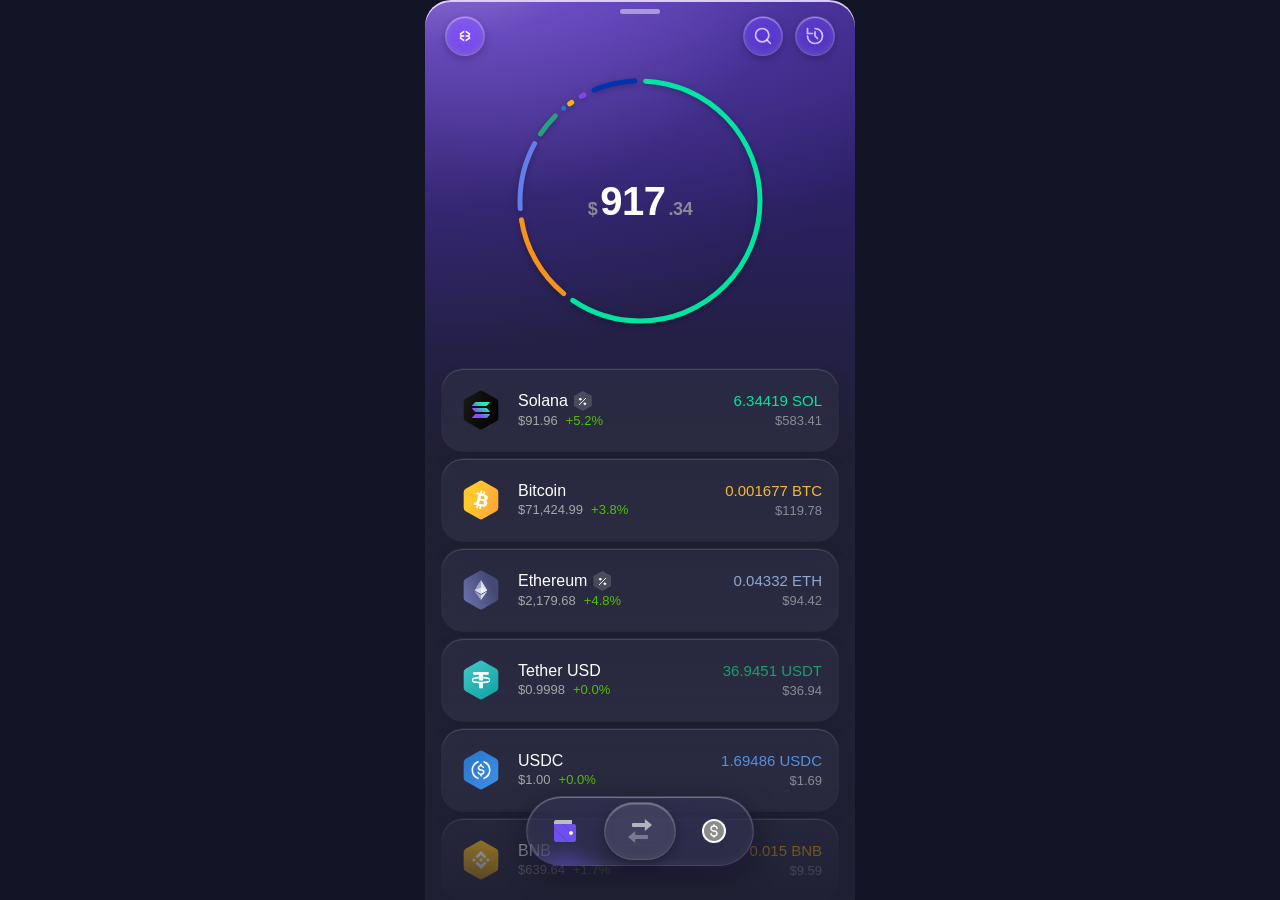
==== index.html @ b21611d0 "Initial commit" ====
<!DOCTYPE html>
<html lang="en">
<head>
  <meta charset="UTF-8">
  <meta name="viewport" content="width=device-width, initial-scale=1.0, user-scalable=no, viewport-fit=cover">
  <title>X Proj Wallet</title>
  <link rel="manifest" href="manifest.json">
  <meta name="apple-mobile-web-app-title" content="X Proj">
  <meta name="mobile-web-app-capable" content="yes">
  <meta name="apple-mobile-web-app-status-bar-style" content="default">
  <meta name="theme-color" content="#131425">
  <link rel="preconnect" href="https://fonts.googleapis.com">
  <link href="https://fonts.googleapis.com/css2?family=Inter:wght@400;500;600;700&display=swap" rel="stylesheet">
  <link rel="stylesheet" href="css/xproj.css">
</head>
<body>
<div class="app" id="app">

  <!-- ===== HIDDEN MENU ===== -->
  <div class="menu">
    <div class="menu-logo">
      <svg width="24" height="24" fill="none" viewBox="0 0 24 24" data-testid="exodusmovement.exodus:id/home-screen" style="margin-bottom: 0px; opacity: 1; transition: 0.2s;"><path fill="url(#a30-a)" d="M23.856 6.701L13.636 0v3.747l6.556 4.26-.771 2.44h-5.785v3.105h5.785l.771 2.44-6.556 4.261V24l10.22-6.68-1.671-5.31 1.671-5.309z"></path><path fill="url(#a30-b)" d="M4.744 13.552h5.763v-3.104H4.722l-.75-2.44 6.535-4.261V0L.287 6.701l1.671 5.31-1.67 5.31L10.527 24v-3.747l-6.556-4.26.772-2.44z"></path><mask id="a30-c" width="24" height="24" x="0" y="0" maskUnits="userSpaceOnUse" style="mask-type: alpha;"><path fill="url(#a30-d)" d="M23.856 6.701L13.636 0v3.747l6.556 4.26-.771 2.44h-5.785v3.105h5.785l.771 2.44-6.556 4.261V24l10.22-6.68-1.671-5.31 1.671-5.309z"></path><path fill="url(#a30-e)" d="M4.744 13.552h5.763v-3.104H4.722l-.75-2.44 6.535-4.261V0L.287 6.701l1.671 5.31-1.67 5.31L10.527 24v-3.747l-6.556-4.26.772-2.44z"></path></mask><g mask="url(#a30-c)"><path fill="url(#a30-f)" d="M0.3 0H23.7V24H0.3z"></path></g><defs><linearGradient id="a30-a" x1="20.55" x2="13.704" y1="25.65" y2="-2.636" gradientUnits="userSpaceOnUse"><stop stop-color="#0B46F9"></stop><stop offset="1" stop-color="#BBFBE0"></stop></linearGradient><linearGradient id="a30-b" x1="20.55" x2="13.704" y1="25.65" y2="-2.636" gradientUnits="userSpaceOnUse"><stop stop-color="#0B46F9"></stop><stop offset="1" stop-color="#BBFBE0"></stop></linearGradient><linearGradient id="a30-d" x1="20.55" x2="13.704" y1="25.65" y2="-2.636" gradientUnits="userSpaceOnUse"><stop stop-color="#0B46F9"></stop><stop offset="1" stop-color="#BBFBE0"></stop></linearGradient><linearGradient id="a30-e" x1="20.55" x2="13.704" y1="25.65" y2="-2.636" gradientUnits="userSpaceOnUse"><stop stop-color="#0B46F9"></stop><stop offset="1" stop-color="#BBFBE0"></stop></linearGradient><linearGradient id="a30-f" x1="1.8" x2="13.65" y1="5.4" y2="14.25" gradientUnits="userSpaceOnUse"><stop offset="0.12" stop-color="#8952FF" stop-opacity="0.87"></stop><stop offset="1" stop-color="#DABDFF" stop-opacity="0"></stop></linearGradient></defs></svg>
    </div>
    <div class="menu-name">
      Exodus
      <svg width="18" height="18" viewBox="0 0 24 24" fill="none" stroke="currentColor" stroke-width="2" stroke-linecap="round"><path d="M17 3a2.83 2.83 0 114 4L7.5 20.5 2 22l1.5-5.5L17 3z"/></svg>
    </div>

    <div class="menu-grid">
      <div class="menu-tile">
        <div class="menu-tile-icon">
          <svg width="38" height="38" fill="none" viewBox="0 0 34 38" size="38" color="#FFF" opacity="1" data-testid="exodusmovement.exodus:id/ManageAssets-icon"><path opacity="0.25" fill-rule="evenodd" clip-rule="evenodd" d="M1.96 29.935A3.921 3.921 0 0 1 0 26.539V11.46c0-1.401.748-2.696 1.96-3.396L6.82 5.26 6.818 30.1c0 1.575.81 3.035 2.136 3.87l.15.09-7.144-4.125Z" fill="url(#a-a45)"></path><path opacity="0.25" fill-rule="evenodd" clip-rule="evenodd" d="M15.02.525c1.212-.7 2.707-.7 3.92 0l13.058 7.54a3.921 3.921 0 0 1 1.96 3.396v5.61L12.447 4.65a4.571 4.571 0 0 0-4.418-.084l-.153.084L15.019.525Z" fill="url(#b-a45)"></path><path opacity="0.25" fill-rule="evenodd" clip-rule="evenodd" d="M33.959 26.54c0 1.401-.748 2.696-1.96 3.396L18.94 37.475c-1.213.7-2.708.7-3.921 0L10.16 34.67l21.513-12.42a4.572 4.572 0 0 0 2.283-3.785l.003-.174v8.25Z" fill="url(#c-a45)"></path><path d="M18.94 37.475c-1.213.7-2.708.7-3.921 0L1.96 29.935a3.921 3.921 0 0 1-1.96-3.395v-5.61l21.512 12.42a4.571 4.571 0 0 0 4.418.085l.153-.085-7.144 4.125Z" fill="url(#d-a45)"></path><path d="M31.999 8.064a3.921 3.921 0 0 1 1.96 3.396v15.078c0 1.401-.748 2.696-1.96 3.396l-4.86 2.805.001-24.84c0-1.575-.81-3.035-2.136-3.87l-.15-.09L32 8.064Z" fill="url(#e-a45)"></path><path d="M0 11.46c0-1.4.748-2.695 1.961-3.396L15.019.525c1.213-.7 2.708-.7 3.921 0L23.8 3.33 2.286 15.75a4.571 4.571 0 0 0-2.282 3.785L0 19.709V11.46Z" fill="url(#f-a45)"></path><defs><linearGradient id="a-a45" x1="13.762" y1="20.051" x2="-2.542" y2="14.947" gradientUnits="userSpaceOnUse"><stop stop-color="#fff" stop-opacity="0.1"></stop><stop offset="1" stop-color="#fff" stop-opacity="0.5"></stop></linearGradient><linearGradient id="b-a45" x1="47.302" y1="8.767" x2="31.709" y2="-14.825" gradientUnits="userSpaceOnUse"><stop stop-color="#fff" stop-opacity="0.1"></stop><stop offset="1" stop-color="#fff" stop-opacity="0.5"></stop></linearGradient><linearGradient id="c-a45" x1="46.133" y1="28.413" x2="26.872" y2="5.385" gradientUnits="userSpaceOnUse"><stop stop-color="#fff" stop-opacity="0.1"></stop><stop offset="1" stop-color="#fff" stop-opacity="0.5"></stop></linearGradient><linearGradient id="d-a45" x1="13.042" y1="12.394" x2="-2.601" y2="36.298" gradientUnits="userSpaceOnUse"><stop stop-color="#5C26FF"></stop><stop offset="1" stop-color="#8C66FF"></stop></linearGradient><linearGradient id="e-a45" x1="38.511" y1="18.339" x2="21.957" y2="13.106" gradientUnits="userSpaceOnUse"><stop stop-color="#556FF2"></stop><stop offset="1" stop-color="#00BFFF"></stop></linearGradient><linearGradient id="f-a45" x1="11.899" y1="29.564" x2="31.264" y2="6.182" gradientUnits="userSpaceOnUse"><stop stop-color="#FF9F1A"></stop><stop offset="1" stop-color="#FC3"></stop></linearGradient></defs></svg>
        </div>
        <span class="menu-tile-label">Assets</span>
      </div>
      <div class="menu-tile">
        <div class="menu-tile-icon">
          <svg width="38" height="38" fill="none" viewBox="0 0 38 38" data-testid="exodusmovement.exodus:id/explore-web3-icon"><path d="M0 3a3 3 0 0 1 3-3h32a3 3 0 0 1 3 3v29a6 6 0 0 1-6 6H6a6 6 0 0 1-6-6V3Z" fill="url(#a-a42)" fill-opacity="0.2"></path><path d="M33 18H10v16h23V18Z" fill="url(#b-a42)"></path><path d="M30 15H7v16h23V15Z" fill="url(#c-a42)"></path><path d="M27 12H4v16h23V12Z" fill="url(#d-a42)"></path><path d="M0 3a3 3 0 0 1 3-3h32a3 3 0 0 1 3 3v5H0V3Z" fill="url(#e-a42)" fill-opacity="0.5"></path><circle cx="4" cy="4" r="1" fill="#fff"></circle><circle cx="4" cy="4" r="1" fill="#fff"></circle><circle cx="4" cy="4" r="1" fill="#fff"></circle><circle cx="8" cy="4" r="1" fill="#fff"></circle><circle cx="8" cy="4" r="1" fill="#fff"></circle><circle cx="8" cy="4" r="1" fill="#fff"></circle><defs><linearGradient id="a-a42" x1="45.87" y1="19" x2="19" y2="-7.87" gradientUnits="userSpaceOnUse"><stop stop-color="#fff" stop-opacity="0.1"></stop><stop offset="1" stop-color="#fff" stop-opacity="0.5"></stop></linearGradient><linearGradient id="b-a42" x1="33" y1="31.673" x2="16.049" y2="14.393" gradientUnits="userSpaceOnUse"><stop stop-color="#FF9F19"></stop><stop offset="1" stop-color="#FC3"></stop></linearGradient><linearGradient id="c-a42" x1="30" y1="28.673" x2="13.049" y2="11.393" gradientUnits="userSpaceOnUse"><stop stop-color="#556FF2"></stop><stop offset="1" stop-color="#00BFFF"></stop></linearGradient><linearGradient id="d-a42" x1="34.328" y1="29.633" x2="12.154" y2="6.508" gradientUnits="userSpaceOnUse"><stop stop-color="#5C26FF"></stop><stop offset="1" stop-color="#8C66FF"></stop></linearGradient><linearGradient id="e-a42" x1="45.87" y1="4" x2="43.589" y2="-6.834" gradientUnits="userSpaceOnUse"><stop stop-color="#fff" stop-opacity="0.1"></stop><stop offset="1" stop-color="#fff" stop-opacity="0.5"></stop></linearGradient></defs></svg>
        </div>
        <span class="menu-tile-label">Web3</span>
      </div>
      <div class="menu-tile">
        <div class="menu-tile-icon">
          <svg width="50" height="50" viewBox="0 0 50 50" fill="none" size="50" color="#FFF" opacity="1" data-testid="exodusmovement.exodus:id/staking-icon"><mask id="a49_0" maskUnits="userSpaceOnUse" x="6" y="4" width="38" height="41" style="mask-type: alpha;"><path fill-rule="evenodd" clip-rule="evenodd" d="M27.06 5.12l13.86 8.002a4.162 4.162 0 0 1 2.081 3.604v16.003c0 1.487-.793 2.86-2.08 3.604l-13.86 8.002a4.162 4.162 0 0 1-4.162 0L9.04 36.333a4.162 4.162 0 0 1-2.08-3.604V16.726c0-1.487.793-2.86 2.08-3.604L22.9 5.12a4.162 4.162 0 0 1 4.162 0zm-.559 5.28l9.998 5.755A2.99 2.99 0 0 1 38 18.746v11.508a2.99 2.99 0 0 1-1.501 2.591L26.5 38.6a3.01 3.01 0 0 1-3.002 0L13.5 32.845A2.99 2.99 0 0 1 12 30.254V18.746a2.99 2.99 0 0 1 1.501-2.591L23.5 10.4a3.01 3.01 0 0 1 3.002 0z" fill="#fff"></path></mask><g mask="url(#a49_0)"><path fill="#D9D9D9" d="M49.527 27.968l-9.618 16.66-41.898-24.19 9.618-16.66z"></path><path transform="rotate(120 49.527 27.969)" fill="url(#a49_1)" d="M49.527 27.969h19.236v48.38H49.527z"></path><path transform="rotate(120 49.527 27.969)" fill="url(#a49_2)" d="M49.527 27.969h19.236v48.38H49.527z"></path><path fill="#D9D9D9" d="M38.377 42.96l-5.223 9.046L-.308 32.687l5.223-9.046z"></path><path transform="rotate(120 38.377 42.96)" fill="url(#a49_3)" d="M38.377 42.961h10.445V81.6H38.377z"></path><path transform="rotate(120 50.688 17.383)" fill="url(#a49_4)" d="M50.688 17.383h10.445v38.639H50.688z"></path></g><path d="M19 31l11.999-12" stroke="#fff" stroke-width="2" stroke-miterlimit="10" stroke-linecap="round"></path><path d="M21.25 22.5a2.25 2.25 0 1 0 0-4.5 2.25 2.25 0 0 0 0 4.5zM28.75 32.11a2.25 2.25 0 1 0 0-4.5 2.25 2.25 0 0 0 0 4.5z" stroke="#fff" stroke-width="2" stroke-miterlimit="10"></path><defs><linearGradient id="a49_1" x1="68.763" y1="76.348" x2="35.543" y2="63.14" gradientUnits="userSpaceOnUse"><stop stop-color="#556FF2"></stop><stop offset="1" stop-color="#00BFFF"></stop></linearGradient><linearGradient id="a49_2" x1="68.763" y1="76.348" x2="35.543" y2="63.14" gradientUnits="userSpaceOnUse"><stop stop-color="#5C26FF"></stop><stop offset="1" stop-color="#8C66FF"></stop></linearGradient><linearGradient id="a49_3" x1="48.822" y1="81.6" x2="29.354" y2="76.337" gradientUnits="userSpaceOnUse"><stop stop-color="#556FF2"></stop><stop offset="1" stop-color="#00BFFF"></stop></linearGradient><linearGradient id="a49_4" x1="61.133" y1="56.022" x2="41.665" y2="50.759" gradientUnits="userSpaceOnUse"><stop stop-color="#FF9F1A"></stop><stop offset="1" stop-color="#FC3"></stop></linearGradient></defs></svg>
        </div>
        <span class="menu-tile-label">Staking</span>
      </div>
      <div class="menu-tile">
        <div class="menu-tile-icon">
          <svg width="38" height="38" fill="none" viewBox="0 0 38 38" data-testid="exodusmovement.exodus:id/nfts-icon"><circle cx="13.933" cy="13.933" r="13.933" fill="url(#a-a43)"></circle><path opacity="0.65" d="M15.2 38h17.59A5.21 5.21 0 0 0 38 32.79V15.2H15.2V38Z" fill="url(#b-a43)"></path><path d="m5.067 10.134 22.8 22.8h-22.8v-22.8Z" fill="url(#c-a43)"></path><defs><linearGradient id="a-a43" x1="27.867" y1="27.867" x2="0" y2="0" gradientUnits="userSpaceOnUse"><stop stop-color="#5C26FF"></stop><stop offset="1" stop-color="#8C66FF"></stop></linearGradient><linearGradient id="b-a43" x1="38" y1="15.2" x2="15.2" y2="38" gradientUnits="userSpaceOnUse"><stop stop-color="#556FF2"></stop><stop offset="1" stop-color="#00BFFF"></stop></linearGradient><linearGradient id="c-a43" x1="11.033" y1="32.934" x2="22.92" y2="10.134" gradientUnits="userSpaceOnUse"><stop stop-color="#FF9F19"></stop><stop offset="1" stop-color="#FC3"></stop></linearGradient></defs></svg>
        </div>
        <span class="menu-tile-label">NFTs</span>
      </div>
    </div>

    <div class="menu-list">
      <div class="menu-item">
        <div class="menu-item-icon">
          <svg  fill="none" viewBox="0 0 48 43" data-testid="exodusmovement.exodus:id/settings-icon"><path opacity="0.5" fill-rule="evenodd" clip-rule="evenodd" d="m40.765 32.53-10.617-6.035a6.98 6.98 0 0 1-1.122 1.43 7.178 7.178 0 0 1-5.024 2.041 7.13 7.13 0 0 1-6.148-3.47L7.237 32.532l1.685 2.862c.163.277.51.39.811.267l4.974-2.061a14.418 14.418 0 0 0 4.58 2.603l.667 5.242c.04.317.315.555.64.555h6.814c.326 0 .6-.238.64-.555l.67-5.242a14.428 14.428 0 0 0 4.576-2.604l4.975 2.061c.3.124.647.01.81-.267l1.686-2.862Z" fill="url(#a-a52)"></path><path opacity="0.25" fill-rule="evenodd" clip-rule="evenodd" d="M30.148 26.494a6.862 6.862 0 0 0 .96-3.495c0-3.848-3.182-6.967-7.106-6.967H24V4h3.407c.326 0 .6.238.64.555l.67 5.242a14.436 14.436 0 0 1 4.576 2.605l4.974-2.06c.3-.125.648-.01.81.266l3.406 5.782a.625.625 0 0 1-.17.823l-4.296 3.19c.166.856.251 1.725.254 2.597-.001.87-.084 1.74-.249 2.596l4.294 3.191c.26.194.331.546.168.822l-1.72 2.921-10.617-6.036Z" fill="url(#b-a52)"></path><path opacity="0.5" fill-rule="evenodd" clip-rule="evenodd" d="M24 16.032c-3.924 0-7.104 3.12-7.104 6.966 0 1.275.349 2.469.958 3.496L7.237 32.532l-1.72-2.922a.625.625 0 0 1 .169-.823l4.298-3.19a13.665 13.665 0 0 1 0-5.193l-4.298-3.188a.625.625 0 0 1-.17-.824l3.408-5.784a.652.652 0 0 1 .81-.267l4.975 2.06a14.428 14.428 0 0 1 4.577-2.603l.668-5.242A.642.642 0 0 1 20.596 4H24v12.032Z" fill="url(#c-a52)"></path><g filter="url(#d-a52)"><path fill-rule="evenodd" clip-rule="evenodd" d="m33.264 33.685 4.874 2.042a.642.642 0 0 0 .801-.278l3.406-5.898a.641.641 0 0 0-.16-.832l-4.206-3.2-6.114 1.915 1.399 6.25Z" fill="url(#e-a52)"></path></g><g filter="url(#f-a52)"><path fill-rule="evenodd" clip-rule="evenodd" d="m10.021 25.518-4.206 3.2a.641.641 0 0 0-.16.832L9.06 35.45c.163.282.506.4.8.277l4.876-2.042 1.398-6.251-6.114-1.915Z" fill="url(#g-a52)"></path></g><g filter="url(#h-a52)"><path fill-rule="evenodd" clip-rule="evenodd" d="m28.717 9.797-.669-5.242a.642.642 0 0 0-.64-.555h-6.813c-.325 0-.6.238-.64.555l-.67 5.242 4.716 4.336 4.716-4.336Z" fill="url(#i-a52)"></path></g><defs><filter id="d-a52" x="26.53" y="21.517" width="21.239" height="20.928" filterUnits="userSpaceOnUse" color-interpolation-filters="sRGB"><feFlood flood-opacity="0" result="BackgroundImageFix"></feFlood><feColorMatrix in="SourceAlpha" values="0 0 0 0 0 0 0 0 0 0 0 0 0 0 0 0 0 0 127 0" result="hardAlpha"></feColorMatrix><feOffset dy="1.334"></feOffset><feGaussianBlur stdDeviation="2.668"></feGaussianBlur><feColorMatrix values="0 0 0 0 0 0 0 0 0 0 0 0 0 0 0 0 0 0 0.3 0"></feColorMatrix><feBlend in2="BackgroundImageFix" result="effect1_dropShadow_1515_44904"></feBlend><feBlend in="SourceGraphic" in2="effect1_dropShadow_1515_44904" result="shape"></feBlend></filter><filter id="f-a52" x="0.231" y="21.516" width="21.239" height="20.928" filterUnits="userSpaceOnUse" color-interpolation-filters="sRGB"><feFlood flood-opacity="0" result="BackgroundImageFix"></feFlood><feColorMatrix in="SourceAlpha" values="0 0 0 0 0 0 0 0 0 0 0 0 0 0 0 0 0 0 127 0" result="hardAlpha"></feColorMatrix><feOffset dy="1.334"></feOffset><feGaussianBlur stdDeviation="2.668"></feGaussianBlur><feColorMatrix values="0 0 0 0 0 0 0 0 0 0 0 0 0 0 0 0 0 0 0.3 0"></feColorMatrix><feBlend in2="BackgroundImageFix" result="effect1_dropShadow_1515_44904"></feBlend><feBlend in="SourceGraphic" in2="effect1_dropShadow_1515_44904" result="shape"></feBlend></filter><filter id="h-a52" x="13.95" y="-0.001" width="20.102" height="20.804" filterUnits="userSpaceOnUse" color-interpolation-filters="sRGB"><feFlood flood-opacity="0" result="BackgroundImageFix"></feFlood><feColorMatrix in="SourceAlpha" values="0 0 0 0 0 0 0 0 0 0 0 0 0 0 0 0 0 0 127 0" result="hardAlpha"></feColorMatrix><feOffset dy="1.334"></feOffset><feGaussianBlur stdDeviation="2.668"></feGaussianBlur><feColorMatrix values="0 0 0 0 0 0 0 0 0 0 0 0 0 0 0 0 0 0 0.3 0"></feColorMatrix><feBlend in2="BackgroundImageFix" result="effect1_dropShadow_1515_44904"></feBlend><feBlend in="SourceGraphic" in2="effect1_dropShadow_1515_44904" result="shape"></feBlend></filter><linearGradient id="a-a52" x1="-13.512" y1="36.214" x2="1.422" y2="68.098" gradientUnits="userSpaceOnUse"><stop stop-color="#fff" stop-opacity="0.5"></stop><stop offset="1" stop-color="#fff" stop-opacity="0.1"></stop></linearGradient><linearGradient id="b-a52" x1="12.508" y1="21.883" x2="45.045" y2="42.794" gradientUnits="userSpaceOnUse"><stop stop-color="#fff" stop-opacity="0.5"></stop><stop offset="1" stop-color="#fff" stop-opacity="0.1"></stop></linearGradient><linearGradient id="c-a52" x1="-6.064" y1="21.884" x2="26.474" y2="42.794" gradientUnits="userSpaceOnUse"><stop stop-color="#fff" stop-opacity="0.5"></stop><stop offset="1" stop-color="#fff" stop-opacity="0.1"></stop></linearGradient><linearGradient id="e-a52" x1="31.538" y1="38.133" x2="44.739" y2="34.081" gradientUnits="userSpaceOnUse"><stop stop-color="#556FF2"></stop><stop offset="1" stop-color="#00BFFF"></stop></linearGradient><linearGradient id="g-a52" x1="7.031" y1="21.8" x2="3.94" y2="35.256" gradientUnits="userSpaceOnUse"><stop stop-color="#5C26FF"></stop><stop offset="1" stop-color="#8C66FF"></stop></linearGradient><linearGradient id="i-a52" x1="33.432" y1="9.067" x2="23.326" y2="-0.34" gradientUnits="userSpaceOnUse"><stop stop-color="#FF9F1A"></stop><stop offset="1" stop-color="#FC3"></stop></linearGradient></defs></svg>
        </div>
        <span class="menu-item-label">Settings</span>
      </div>
      <div class="menu-item">
        <div class="menu-item-icon">
          <svg  viewBox="0 0 38 38" fill="none" data-testid="exodusmovement.exodus:id/support-icon"><path fill-rule="evenodd" clip-rule="evenodd" d="M5.565 32.435c7.42 7.42 19.45 7.42 26.87 0 7.42-7.42 7.42-19.45 0-26.87-7.42-7.42-19.45-7.42-26.87 0-7.42 7.42-7.42 19.45 0 26.87Zm6.322-6.322c3.928 3.928 10.297 3.928 14.226 0 3.928-3.929 3.928-10.297 0-14.226-3.929-3.928-10.297-3.928-14.226 0-3.928 3.928-3.928 10.297 0 14.226Z" fill="url(#a-a53)" fill-opacity="0.5"></path><path opacity="0.5" d="m5.517 32.387.096.096a19.11 19.11 0 0 0 2.505 2.096l5.608-7.01a10.081 10.081 0 0 1-1.839-1.456 10.08 10.08 0 0 1-1.455-1.84l-7.01 5.61a19.113 19.113 0 0 0 2.095 2.504Z" fill="url(#b-a53)"></path><path d="m34.579 29.882-7.01-5.608a10.084 10.084 0 0 1-1.456 1.839 10.08 10.08 0 0 1-1.839 1.455l5.608 7.01c.881-.616 1.721-1.316 2.51-2.1l.086-.087a19.105 19.105 0 0 0 2.1-2.509Z" fill="url(#c-a53)"></path><path d="m3.42 8.118 7.012 5.609a10.084 10.084 0 0 1 3.294-3.294L8.117 3.422A19.114 19.114 0 0 0 5.6 5.53l-.07.069a19.114 19.114 0 0 0-2.11 2.518Z" fill="url(#d-a53)"></path><path d="m29.883 3.422-5.609 7.01c.654.404 1.272.889 1.839 1.456a10.086 10.086 0 0 1 1.455 1.839l7.011-5.609A19.105 19.105 0 0 0 32.47 5.6l-.069-.07a19.114 19.114 0 0 0-2.517-2.108Z" fill="url(#e-a53)"></path><defs><linearGradient id="a-a53" x1="45.87" y1="19" x2="19" y2="-7.87" gradientUnits="userSpaceOnUse"><stop stop-color="#fff" stop-opacity="0.1"></stop><stop offset="1" stop-color="#fff" stop-opacity="0.5"></stop></linearGradient><linearGradient id="b-a53" x1="13.53" y1="34.063" x2="11.817" y2="23.504" gradientUnits="userSpaceOnUse"><stop stop-color="#fff" stop-opacity="0.1"></stop><stop offset="1" stop-color="#fff" stop-opacity="0.5"></stop></linearGradient><linearGradient id="c-a53" x1="33.92" y1="24.436" x2="23.209" y2="26.123" gradientUnits="userSpaceOnUse"><stop stop-color="#5C26FF"></stop><stop offset="1" stop-color="#8C66FF"></stop></linearGradient><linearGradient id="d-a53" x1="4.08" y1="13.565" x2="14.791" y2="11.878" gradientUnits="userSpaceOnUse"><stop stop-color="#FF9F1A"></stop><stop offset="1" stop-color="#FC3"></stop></linearGradient><linearGradient id="e-a53" x1="33.92" y1="13.565" x2="32.234" y2="2.853" gradientUnits="userSpaceOnUse"><stop stop-color="#556FF2"></stop><stop offset="1" stop-color="#00BFFF"></stop></linearGradient></defs></svg>
        </div>
        <span class="menu-item-label">Support</span>
      </div>
      <div class="menu-item">
        <div class="menu-item-icon"><svg viewBox="0 0 36 36" fill="none"><rect x="4" y="8" width="28" height="20" rx="4" fill="#7c68ff"/><rect x="4" y="8" width="28" height="20" rx="4" fill="url(#cardGrad)"/><defs><linearGradient id="cardGrad" x1="4" y1="8" x2="32" y2="28"><stop stop-color="#f7c948"/><stop offset="1" stop-color="#9c5cff"/></linearGradient></defs><text x="10" y="24" fill="white" font-size="7" font-weight="600" opacity="0.7">*1234</text></svg></div>
        <span class="menu-item-label">Exodus Spend Card</span>
        <span class="menu-item-badge">NEW</span>
      </div>
    </div>
  </div>

  <!-- ===== MAIN CARD ===== -->
  <div class="card" id="card">
    <!-- Drag handle -->
    <div class="drag-handle"></div>

    <!-- Rim light tracing the top edge + notch (behind the surface) -->
    <div class="card-rim" id="cardRim"></div>

    <div class="card-surface" id="cardSurface">
    <div class="card-bg"></div>
    <div class="card-glow" id="cardGlow"></div>
    <div class="card-dim"></div>

    <div class="card-body" id="cardBody">
      <!-- Purple header zone -->
      <div class="header">
        <div class="header-waves"></div>

        <div class="header-top">
          <div class="h-logo" tabindex="0" data-testid="exodusmovement.exodus:id/portfolio-switch">
            <svg width="22" height="22" viewBox="0 0 40 40"><g fill="#FFF" fill-rule="evenodd"><path d="M10.12 15.584L18.637 10v3.122l-5.464 3.55.643 2.034h4.82v2.588h-4.82l-.643 2.033 5.464 3.55V30l-8.517-5.567 1.393-4.424-1.393-4.425zM26.047 21.294h-4.803v-2.588h4.82l.625-2.033-5.445-3.55V10l8.517 5.584-1.393 4.425 1.393 4.424L21.226 30v-3.122l5.463-3.55-.642-2.034z"></path></g></svg>
          </div>
          <div class="h-actions">
            <div class="h-btn"><svg width="20" height="20" viewBox="0 0 24 24" fill="none" stroke="currentColor" stroke-width="2" stroke-linecap="round"><circle cx="11" cy="11" r="8"/><path d="m21 21-4.35-4.35"/></svg></div>
            <div class="h-btn"><svg width="20" height="20" viewBox="0 0 24 24" fill="none" stroke="currentColor" stroke-width="2" stroke-linecap="round"><path d="M3 12a9 9 0 1 0 9-9"/><polyline points="3 3 3 9 9 9"/><path d="M12 7v5l3 3"/></svg></div>
          </div>
        </div>

        <div class="donut-area">
          <div class="donut-wrap">
            <svg class="donut-svg" viewBox="0 0 270 270" id="donut">
              <g id="donutSegs" transform="rotate(-90 135 135)"></g>
            </svg>
            <div class="donut-center">
              <div class="donut-total" id="total"><span class="dt-sub">$</span>0<span class="dt-sub">.00</span></div>
            </div>
          </div>
        </div>
      </div>

      <!-- Grey asset zone -->
      <div class="assets-zone" id="assetList"></div>
    </div>
    </div><!-- /card-surface -->

    <!-- Dot nested in the notch -->
    <div class="card-dot" id="cardDot"></div>

    <!-- Floating bottom nav -->
    <div class="bot-nav" id="botNav">
      <div class="nav-pill">
        <button class="n-btn w">
          <svg width="24" height="22" fill="none" viewBox="0 0 24 22" data-testid="exodusmovement.exodus:id/tab-wallet" style="margin-bottom: 0px; opacity: 1; transition: 0.2s;"><mask id="a12-a" width="22" height="18" x="0" y="4" maskUnits="userSpaceOnUse" style="mask-type: alpha;"><path fill="#fff" fill-rule="evenodd" d="M20 4H0v16a2 2 0 002 2h18a2 2 0 002-2V6a2 2 0 00-2-2zm-3 7a2 2 0 100 4 2 2 0 000-4z" clip-rule="evenodd"></path></mask><g fill="#fff" mask="url(#a12-a)"><path fill="url(#a12-b)" d="M-14.5 6.404H-5.5V46.403999999999996H-14.5z" opacity="1" transform="rotate(-45 -14.5 6.404)"></path><path fill="url(#a12-c)" d="M-8.136 0.04H0.8640000000000008V40.04H-8.136z" opacity="1" transform="rotate(-45 -8.136 .04)"></path><path fill="url(#a12-d)" d="M-1.772 -6.324H7.228V33.676H-1.772z" transform="rotate(-45 -1.772 -6.324)"></path></g><circle cx="17" cy="13" r="2" fill="#FFFFFF"></circle><path fill="#BDBDBC" d="M0 2a2 2 0 012-2h16v4H0V2z" opacity="1"></path><defs><linearGradient id="a12-b" x1="-5.5" x2="-22.633" y1="46.404" y2="42.549" gradientUnits="userSpaceOnUse"><stop stop-color="#6E50EE"></stop><stop offset="1" stop-color="#6E50EE"></stop></linearGradient><linearGradient id="a12-c" x1="0.864" x2="-16.268" y1="40.04" y2="36.185" gradientUnits="userSpaceOnUse"><stop stop-color="#6E50EE"></stop><stop offset="1" stop-color="#6E50EE"></stop></linearGradient><linearGradient id="a12-d" x1="7.228" x2="-9.905" y1="33.676" y2="29.821" gradientUnits="userSpaceOnUse"><stop stop-color="#6E50EE"></stop><stop offset="1" stop-color="#6E50EE"></stop></linearGradient></defs></svg>
        </button>
        <button class="n-btn s">
          <svg width="24" height="24" fill="none" viewBox="0 0 24 24" data-testid="exodusmovement.exodus:id/exchange" style="opacity: 0.6; transition: 0.2s;"><path fill="#fff" d="M16.82 0L24 6l-7.18 6V8H5a1 1 0 01-1-1V5a1 1 0 011-1h11.82V0z"></path><path fill="#fff" d="M7.208 24L0 18l7.208-6v4H19a1 1 0 011 1v2a1 1 0 01-1 1H7.208v4z" opacity="0.5"></path></svg>
        </button>
        <button class="n-btn d">
          <svg xmlns="http://www.w3.org/2000/svg" width="24" height="24" viewBox="0 0 24 24" fill="none" style="background-color: #FFFFFF;border-radius:50%">
            <path fill-rule="evenodd" clip-rule="evenodd" d="M12 22C17.5228 22 22 17.5228 22 12C22 6.47715 17.5228 2 12 2C6.47715 2 2 6.47715 2 12C2 17.5228 6.47715 22 12 22ZM12.75 6C12.75 5.58579 12.4142 5.25 12 5.25C11.5858 5.25 11.25 5.58579 11.25 6V6.31673C9.61957 6.60867 8.25 7.83361 8.25 9.5C8.25 11.4172 10.0628 12.75 12 12.75C13.3765 12.75 14.25 13.6557 14.25 14.5C14.25 15.3443 13.3765 16.25 12 16.25C10.6235 16.25 9.75 15.3443 9.75 14.5C9.75 14.0858 9.41421 13.75 9 13.75C8.58579 13.75 8.25 14.0858 8.25 14.5C8.25 16.1664 9.61957 17.3913 11.25 17.6833V18C11.25 18.4142 11.5858 18.75 12 18.75C12.4142 18.75 12.75 18.4142 12.75 18V17.6833C14.3804 17.3913 15.75 16.1664 15.75 14.5C15.75 12.5828 13.9372 11.25 12 11.25C10.6235 11.25 9.75 10.3443 9.75 9.5C9.75 8.65573 10.6235 7.75 12 7.75C13.3765 7.75 14.25 8.65573 14.25 9.5C14.25 9.91421 14.5858 10.25 15 10.25C15.4142 10.25 15.75 9.91421 15.75 9.5C15.75 7.83361 14.3804 6.60867 12.75 6.31673V6Z" fill="#8B8B8B"/>
          </svg>
        </button>
      </div>
    </div>
  </div>
</div>

<script src="js/xproj.js"></script>
</body>
</html>
---- css/xproj.css ----
* { margin: 0; padding: 0; box-sizing: border-box; -webkit-tap-highlight-color: transparent; }
  @font-face {
    font-family: Rubik;
    src: url(./fonts/Rubik-Regular.ttf);
  }
  html, body {
    height: 100%; overflow: hidden;
    background: #131425; font-family: 'Rubik', -apple-system, sans-serif; color: #fff;
  }
  .app { width: 100%; max-width: 430px; height: 100%; margin: 0 auto; position: relative; overflow: hidden; background: #131425; }

  /* ========== HIDDEN MENU ========== */
  .menu {
    position: absolute; top: 0; left: 0; right: 0; bottom: 0;
    z-index: 1; background: linear-gradient(180deg, #131425 0%, #1F1F33 100%);
    overflow-y: auto; -webkit-overflow-scrolling: touch;
    padding: 50px 20px 120px;
    display: flex; flex-direction: column; align-items: center;
  }
  .menu::-webkit-scrollbar { display: none; }

  .menu-logo {
    width: 100px; height: 100px; background: #fff; border-radius: 50%;
    display: flex; align-items: center; justify-content: center; margin-bottom: 12px; flex-shrink: 0;
  }
  .menu-logo svg { width: 55px; height: 55px; }

  .menu-name {
    font-size: 28px; font-weight: 700; margin-bottom: 28px;
    display: flex; align-items: center; gap: 10px; flex-shrink: 0;
  }
  .menu-name svg { opacity: 0.35; }

  .menu-grid {
    display: grid; grid-template-columns: 1fr 1fr; gap: 12px;
    width: 100%; margin-bottom: 16px; flex-shrink: 0;
  }
  .menu-tile {
    background: #282A3E; border-radius: 18px;
    padding: 26px 16px; display: flex; flex-direction: column;
    align-items: center; gap: 10px; cursor: pointer; transition: transform 0.12s;
  }
  .menu-tile:active { transform: scale(0.97); }
  .menu-tile-icon { width: 42px; height: 42px; }
  .menu-tile-label { font-size: 15px; font-weight: 600; }

  .menu-list { width: 100%; display: flex; flex-direction: column; gap: 10px; flex-shrink: 0; }
  .menu-item {
    background: #282A3E; border-radius: 18px;
    padding: 20px 18px; display: flex; align-items: center; gap: 14px;
    cursor: pointer; transition: transform 0.12s;
  }
  .menu-item:active { transform: scale(0.98); }
  .menu-item-icon { width: 36px; height: 36px; flex-shrink: 0; }
  .menu-item-label { font-size: 16px; font-weight: 600; flex: 1; }
  .menu-item-badge {
    background: #9c5cff; color: #fff; font-size: 11px; font-weight: 700;
    padding: 4px 10px; border-radius: 20px;
  }

  /* ========== MAIN CARD ========== */
  /* --p  = drag progress, 0 (closed) -> 1 (pulled all the way down)
     --np = notch progress, ramps in over the last half of the drag.
     Both are registered below so they interpolate during the settle animation,
     which is what carries the dim / rim / dot along with the transform. */
  @property --p  { syntax: '<number>'; inherits: true; initial-value: 0; }
  @property --np { syntax: '<number>'; inherits: true; initial-value: 0; }

  .card {
    position: absolute; top: 0; left: 0; right: 0; height: 100%;
    z-index: 10;
    will-change: transform;
  }
  .card.animating,
  .card.animating .card-surface,
  .card.animating .card-rim,
  .card.animating .card-dot {
    transition: transform 0.4s cubic-bezier(0.25, 0.46, 0.45, 0.94),
                clip-path 0.4s cubic-bezier(0.25, 0.46, 0.45, 0.94),
                top       0.4s cubic-bezier(0.25, 0.46, 0.45, 0.94),
                --p       0.4s cubic-bezier(0.25, 0.46, 0.45, 0.94),
                --np      0.4s cubic-bezier(0.25, 0.46, 0.45, 0.94);
  }

  /* Everything that gets cut by the notch lives in here. The aura, rim and dot
     sit outside it so they aren't clipped away. */
  .card-surface {
    position: absolute; top: 0; left: 0; right: 0; bottom: 0; z-index: 1;
    display: flex; flex-direction: column;
  }

  /* Drag handle at top of card — hands off to the notch dot as we pull down */
  .drag-handle {
    position: absolute; top: 9px; left: 50%; transform: translateX(-50%);
    width: 40px; height: 5px; border-radius: 3px;
    background: rgba(255,255,255,0.45); z-index: 20; pointer-events: none;
    opacity: calc(1 - var(--np));
  }
  /* Purple aura glowing around the rounded top corners */
  .card::before {
    content: ''; position: absolute; top: -30px; left: -10px; right: -10px;
    height: 140px; z-index: -1; pointer-events: none;
    background: radial-gradient(70% 100% at 50% 100%, rgba(160,105,255,0.6) 0%, rgba(140,90,255,0.28) 45%, transparent 72%);
    filter: blur(14px);
    opacity: calc(1 - var(--p));
  }

  /* Darkening overlay: fades to a flat #2B2C47 as the card is pulled down. */
  .card-dim {
    position: absolute; top: 0; left: 0; right: 0; bottom: 0;
    z-index: 3; pointer-events: none;
    background: #2B2C47; opacity: var(--p);
  }

  /* Rim light. Carries the same silhouette as the surface but sits 2px higher
     behind it, so all that shows is a hairline tracing the top edge + notch. */
  .card-rim {
    position: absolute; top: 0; left: 0; right: 0; bottom: 0; z-index: 0;
    pointer-events: none; background: rgba(234,220,255,0.45);
    transform: translateY(-1.5px); opacity: var(--np);
  }

  /* Dot nested in the notch */
  .card-dot {
    position: absolute; left: 50%; z-index: 21; pointer-events: none;
    width: 7px; height: 7px; margin-left: -3.5px; margin-top: -3.5px;
    border-radius: 50%; background: #c9cad6; opacity: var(--np);
  }

  /* Flat base + purple glow layer, both behind the scrolling content.
     The glow fades to 0 as the donut total scrolls away, leaving flat #202034. */
  .card-bg, .card-glow {
    position: absolute; top: 0; left: 0; right: 0; bottom: 0;
    z-index: 0; pointer-events: none; border-radius: 26px 26px 0 0;
  }
  .card-bg { background: #202034; }
  .card-glow { will-change: opacity; }

  /* Scrollable body of the card */
  .card-body {
    flex: 1; overflow-y: auto; overflow-x: hidden;
    position: relative; z-index: 1;
    -webkit-overflow-scrolling: touch; overscroll-behavior: contain;
    background: transparent;
    border-radius: 26px 26px 0 0;
    /* Bright lilac rim hugging the rounded top corners */
    box-shadow: inset 0 2px 0 rgba(234,220,255,0.9);
  }
  .card-body::-webkit-scrollbar { display: none; }

  .card-glow {
    background:
  radial-gradient(
    760px 640px at 2% -12%,
    rgba(203, 173, 255, 0.82) 0%,
    rgba(154, 112, 250, 0.45) 24%,
    rgba(100, 72, 196, 0.17) 50%,
    transparent 72%
  ),
  radial-gradient(
    700px 470px at 62% -6%,
    rgba(122, 84, 226, 0.34) 0%,
    transparent 58%
  ),
  linear-gradient(
    180deg,
    #37267f 0%,
    #2c2065 20%,
    #24204a 35%,
    #202034 50%,
    #202034 100%
  );
  }

  /* Header purple zone — the ONLY place with light + aura */
  .header {
    position: relative; width: 100%; overflow: hidden;
  }
  .header-waves {
    position: absolute; top: 0; left: 0; right: 0; bottom: 0; z-index: 0;
  }

  .header-top {
    position: relative; z-index: 2;
    display: flex; justify-content: space-between; align-items: center;
    padding: 16px 20px 0;
  }
  .h-logo {
    width: 40px; height: 40px; border-radius: 50%;
    background: rgba(255,255,255,0.06);
    -webkit-backdrop-filter: blur(12px) saturate(180%);
    backdrop-filter: blur(12px) saturate(180%);
    border: 1px solid rgba(255,255,255,0.16);
    box-shadow:
      inset 0 1px 1px rgba(255,255,255,0.45),
      inset 0 -3px 6px rgba(255,255,255,0.05),
      inset 0 0 12px rgba(255,255,255,0.06),
      0 3px 8px rgba(0,0,0,0.22);
    display: flex; align-items: center; justify-content: center;
    cursor: pointer; color: rgba(255,255,255,0.85); flex-shrink: 0;
  }
  .h-actions { display: flex; gap: 12px; }
  .h-btn {
    width: 40px; height: 40px; border-radius: 50%;
    /* Liquid glass */
    background: rgba(255,255,255,0.06);
    -webkit-backdrop-filter: blur(12px) saturate(180%);
    backdrop-filter: blur(12px) saturate(180%);
    border: 1px solid rgba(255,255,255,0.16);
    box-shadow:
      inset 0 1px 1px rgba(255,255,255,0.45),
      inset 0 -3px 6px rgba(255,255,255,0.05),
      inset 0 0 12px rgba(255,255,255,0.06),
      0 3px 8px rgba(0,0,0,0.22);
    display: flex; align-items: center; justify-content: center;
    cursor: pointer; color: rgba(255,255,255,0.72);
    transition: transform 0.12s;
  }
  .h-btn:active { transform: scale(0.94); }

  /* Donut */
  .donut-area {
    position: relative; z-index: 2;
    display: flex; justify-content: center; padding: 10px 0 20px;
  }
  .donut-wrap { position: relative; width: 270px; height: 270px; }
  .donut-svg { position: relative; z-index: 1; width: 100%; height: 100%;
    filter: drop-shadow(0 2px 3px rgba(0,0,0,0.28)); }
  .donut-center { position: absolute; top: 50%; left: 50%; transform: translate(-50%, -50%); }
  .donut-total { font-size: 40px; font-weight: 600; letter-spacing: -0.5px; }
  /* Dollar sign and cents: smaller and grey, main amount untouched */
  .donut-total .dt-sub { font-size: 18px; color: #8B8B96; }
  .donut-total .dt-sub:first-child { margin-right: 3px; }
  .donut-total .dt-sub:last-child { margin-left: 3px; }

  /* Asset rows area - grey background */
  .assets-zone {
    background-color: transparent;
    padding: 12px 0 110px;
    min-height: 200px;
  }

  .asset-row {
    display: flex; align-items: center;
    padding: 18px 16px; margin: 0 16px 6px;
    /* Liquid glass panel */
    background: linear-gradient(180deg, rgba(44, 45, 65, 0.744) 0%, rgba(44, 45, 65, 0.883) 100%);
    -webkit-backdrop-filter: blur(18px) saturate(150%);
    backdrop-filter: blur(18px) saturate(150%);
    border: 1px solid rgba(255, 255, 255, 0);
    border-radius: 22px; cursor: pointer;
    box-shadow:
      inset 0 1px 0.5px rgba(255,255,255,0.14),
      0 8px 22px rgba(0, 0, 0, 0.063);
    transition: transform 0.12s, background 0.12s;
  }
  .asset-row:active { transform: scale(0.99); background: linear-gradient(180deg, rgba(255,255,255,0.09) 0%, rgba(255,255,255,0.04) 100%); }

  /* Hex icons */
  .a-icon { width: 46px; height: 46px; margin-right: 14px; flex-shrink: 0; position: relative; display: flex; align-items: center; justify-content: center; }
  .a-icon .hex { position: absolute; top: 0; left: 0; }
  .a-icon .inner { position: relative; z-index: 1; width: 24px; height: 24px; display: flex; align-items: center; justify-content: center; }

  .a-info { flex: 1; min-width: 0; }
  .a-name-row { display: flex; align-items: center; gap: 6px; }
  .a-name { font-size: 16px; font-weight: 500; }
  .a-badge {
    width: 18px; height: 20px; flex-shrink: 0;
    display: flex; align-items: center; justify-content: center;
    background: #4A4B5B;
    clip-path: polygon(50% 0%, 100% 25%, 100% 75%, 50% 100%, 0% 75%, 0% 25%);
  }
  .a-badge svg { width: 11px; height: 11px; display: block; }
  .a-badge svg path { stroke: #FEFEFE; fill: #FEFEFE; }
  .a-price { font-size: 13px; color: #A7A7A6; }
  .a-chg { font-size: 13px; font-weight: 500; color: #53BE06; margin-left: 8px; }
  .a-chg.neg { color: #7F7F7E; }
  .a-vals { text-align: right; flex-shrink: 0; }
  .a-amt { font-size: 15px; font-weight: 500; }
  .a-usd { font-size: 13px; color: #8B8B96; margin-top: 4px; }

  /* ========== BOTTOM NAV ========== */
  .bot-nav {
    position: absolute; bottom: 0; left: 0; right: 0; z-index: 30;
    display: flex; justify-content: center; padding: 10px 0 34px;
    background: linear-gradient(180deg, transparent 0%, rgba(32,32,52,0.5) 55%, rgba(32,32,52,0.9) 100%);
    transition: transform 0.3s ease; pointer-events: none;
  }
  .bot-nav.hide { transform: translateY(100%); }
  .nav-pill {
    position: relative;
    display: flex; align-items: center;
    /* Liquid glass */
    background: rgba(70,70,90,0.28);
    -webkit-backdrop-filter: blur(24px) saturate(180%);
    backdrop-filter: blur(24px) saturate(180%);
    border: 1px solid rgba(255,255,255,0.12);
    border-radius: 50px;
    box-shadow:
      inset 0 1px 1px rgba(255,255,255,0.35),
      inset 0 -4px 10px rgba(255,255,255,0.04),
      0 10px 30px rgba(0,0,0,0.45),
      0 6px 18px -6px rgba(110,80,238,0.28);
    padding: 5px; gap: 4px; pointer-events: all;
  }
  /* Purple bloom under the active wallet tab (bottom-left) */
  .nav-pill::before {
    content: ''; position: absolute; inset: 0;
    border-radius: inherit; pointer-events: none;
    background:
      radial-gradient(60px 34px at 17% 104%, rgba(110,80,238,0.42) 0%, rgba(110,80,238,0.16) 45%, rgba(110,80,238,0) 75%);
  }
  .n-btn {
    width: 68px; height: 58px; border-radius: 50%; border: none;
    display: flex; align-items: center; justify-content: center;
    cursor: pointer; position: relative; transition: transform 0.1s;
    background: transparent;
  }
  .n-btn:active { transform: scale(0.93); }
  .n-btn svg { width: 24px; height: 24px; }

  /* Wallet — purple liquid-glass squircle, white icon */
  .n-btn.w {
    border-radius: 19px;
  }
  .n-btn.w .dot { display: block; width: 7px; height: 7px; background: #fff; border-radius: 50%; position: absolute; top: 15px; right: 17px; box-shadow: 0 0 3px rgba(0,0,0,0.25); }

  /* Swap — dark liquid-glass circle */
  .n-btn.s {
    background: rgba(255,255,255,0.07);
    -webkit-backdrop-filter: blur(10px) saturate(160%);
    backdrop-filter: blur(10px) saturate(160%);
    border: 1px solid rgba(255,255,255,0.12);
    box-shadow:
      inset 0 1.5px 1px rgba(255,255,255,0.32),
      inset 0 -3px 8px rgba(255,255,255,0.04),
      0 4px 12px rgba(0,0,0,0.3);
    color: rgba(255,255,255,0.72);
    width: 72px;
    border-radius: 999px;
  }

  /* Dollar — light liquid-glass circle */
  .n-btn.d {
    
    color: #1a1c30;
  }
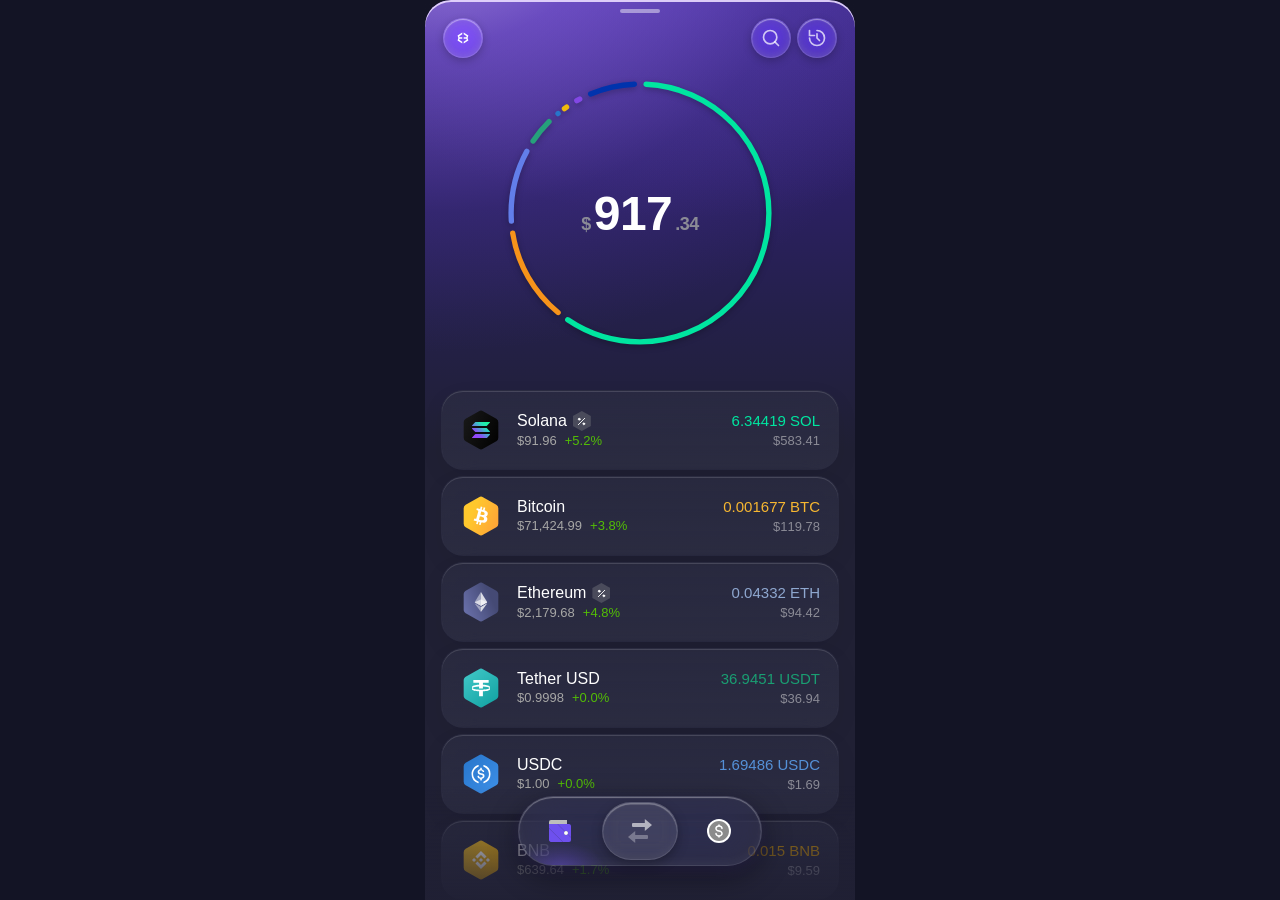
==== commit 93bd70a5: "Update styles and page content Co-Authored-By: Claude Sonnet 5 <noreply@anthropic.com>" ====
--- a/index.html
+++ b/index.html
@@ -129,7 +129,7 @@
           <svg width="24" height="22" fill="none" viewBox="0 0 24 22" data-testid="exodusmovement.exodus:id/tab-wallet" style="margin-bottom: 0px; opacity: 1; transition: 0.2s;"><mask id="a12-a" width="22" height="18" x="0" y="4" maskUnits="userSpaceOnUse" style="mask-type: alpha;"><path fill="#fff" fill-rule="evenodd" d="M20 4H0v16a2 2 0 002 2h18a2 2 0 002-2V6a2 2 0 00-2-2zm-3 7a2 2 0 100 4 2 2 0 000-4z" clip-rule="evenodd"></path></mask><g fill="#fff" mask="url(#a12-a)"><path fill="url(#a12-b)" d="M-14.5 6.404H-5.5V46.403999999999996H-14.5z" opacity="1" transform="rotate(-45 -14.5 6.404)"></path><path fill="url(#a12-c)" d="M-8.136 0.04H0.8640000000000008V40.04H-8.136z" opacity="1" transform="rotate(-45 -8.136 .04)"></path><path fill="url(#a12-d)" d="M-1.772 -6.324H7.228V33.676H-1.772z" transform="rotate(-45 -1.772 -6.324)"></path></g><circle cx="17" cy="13" r="2" fill="#FFFFFF"></circle><path fill="#BDBDBC" d="M0 2a2 2 0 012-2h16v4H0V2z" opacity="1"></path><defs><linearGradient id="a12-b" x1="-5.5" x2="-22.633" y1="46.404" y2="42.549" gradientUnits="userSpaceOnUse"><stop stop-color="#6E50EE"></stop><stop offset="1" stop-color="#6E50EE"></stop></linearGradient><linearGradient id="a12-c" x1="0.864" x2="-16.268" y1="40.04" y2="36.185" gradientUnits="userSpaceOnUse"><stop stop-color="#6E50EE"></stop><stop offset="1" stop-color="#6E50EE"></stop></linearGradient><linearGradient id="a12-d" x1="7.228" x2="-9.905" y1="33.676" y2="29.821" gradientUnits="userSpaceOnUse"><stop stop-color="#6E50EE"></stop><stop offset="1" stop-color="#6E50EE"></stop></linearGradient></defs></svg>
         </button>
         <button class="n-btn s">
-          <svg width="24" height="24" fill="none" viewBox="0 0 24 24" data-testid="exodusmovement.exodus:id/exchange" style="opacity: 0.6; transition: 0.2s;"><path fill="#fff" d="M16.82 0L24 6l-7.18 6V8H5a1 1 0 01-1-1V5a1 1 0 011-1h11.82V0z"></path><path fill="#fff" d="M7.208 24L0 18l7.208-6v4H19a1 1 0 011 1v2a1 1 0 01-1 1H7.208v4z" opacity="0.5"></path></svg>
+          <svg width="26" height="26" fill="none" viewBox="0 0 24 24" data-testid="exodusmovement.exodus:id/exchange" style="opacity: 0.6; transition: 0.2s;"><path fill="#fff" d="M16.82 0L24 6l-7.18 6V8H5a1 1 0 01-1-1V5a1 1 0 011-1h11.82V0z"></path><path fill="#fff" d="M7.208 24L0 18l7.208-6v4H19a1 1 0 011 1v2a1 1 0 01-1 1H7.208v4z" opacity="0.5"></path></svg>
         </button>
         <button class="n-btn d">
           <svg xmlns="http://www.w3.org/2000/svg" width="24" height="24" viewBox="0 0 24 24" fill="none" style="background-color: #FFFFFF;border-radius:50%">
--- a/css/xproj.css
+++ b/css/xproj.css
@@ -14,30 +14,30 @@
     position: absolute; top: 0; left: 0; right: 0; bottom: 0;
     z-index: 1; background: linear-gradient(180deg, #131425 0%, #1F1F33 100%);
     overflow-y: auto; -webkit-overflow-scrolling: touch;
-    padding: 50px 20px 120px;
+    padding: 20px 20px 120px;
     display: flex; flex-direction: column; align-items: center;
   }
   .menu::-webkit-scrollbar { display: none; }
 
   .menu-logo {
-    width: 100px; height: 100px; background: #fff; border-radius: 50%;
+    width: 64px; height: 64px; background: #fff; border-radius: 50%;
     display: flex; align-items: center; justify-content: center; margin-bottom: 12px; flex-shrink: 0;
   }
-  .menu-logo svg { width: 55px; height: 55px; }
+  .menu-logo svg { width: 36px; height: 36px; }
 
   .menu-name {
-    font-size: 28px; font-weight: 700; margin-bottom: 28px;
+    font-size: 20px; font-weight: 600; margin-bottom: 28px;
     display: flex; align-items: center; gap: 10px; flex-shrink: 0;
   }
   .menu-name svg { opacity: 0.35; }
 
   .menu-grid {
-    display: grid; grid-template-columns: 1fr 1fr; gap: 12px;
+    display: grid; grid-template-columns: 1fr 1fr; gap: 4px;
     width: 100%; margin-bottom: 16px; flex-shrink: 0;
   }
   .menu-tile {
     background: #282A3E; border-radius: 18px;
-    padding: 26px 16px; display: flex; flex-direction: column;
+    padding: 22px 16px; display: flex; flex-direction: column;
     align-items: center; gap: 10px; cursor: pointer; transition: transform 0.12s;
   }
   .menu-tile:active { transform: scale(0.97); }
@@ -92,7 +92,7 @@
   /* Drag handle at top of card — hands off to the notch dot as we pull down */
   .drag-handle {
     position: absolute; top: 9px; left: 50%; transform: translateX(-50%);
-    width: 40px; height: 5px; border-radius: 3px;
+    width: 40px; height: 4px; border-radius: 3px;
     background: rgba(255,255,255,0.45); z-index: 20; pointer-events: none;
     opacity: calc(1 - var(--np));
   }
@@ -183,7 +183,7 @@
   .header-top {
     position: relative; z-index: 2;
     display: flex; justify-content: space-between; align-items: center;
-    padding: 16px 20px 0;
+    padding: 18px 18px 0;
   }
   .h-logo {
     width: 40px; height: 40px; border-radius: 50%;
@@ -199,7 +199,7 @@
     display: flex; align-items: center; justify-content: center;
     cursor: pointer; color: rgba(255,255,255,0.85); flex-shrink: 0;
   }
-  .h-actions { display: flex; gap: 12px; }
+  .h-actions { display: flex; gap: 6px; }
   .h-btn {
     width: 40px; height: 40px; border-radius: 50%;
     /* Liquid glass */
@@ -223,11 +223,11 @@
     position: relative; z-index: 2;
     display: flex; justify-content: center; padding: 10px 0 20px;
   }
-  .donut-wrap { position: relative; width: 270px; height: 270px; }
+  .donut-wrap { position: relative; width: 290px; height: 290px; }
   .donut-svg { position: relative; z-index: 1; width: 100%; height: 100%;
     filter: drop-shadow(0 2px 3px rgba(0,0,0,0.28)); }
   .donut-center { position: absolute; top: 50%; left: 50%; transform: translate(-50%, -50%); }
-  .donut-total { font-size: 40px; font-weight: 600; letter-spacing: -0.5px; }
+  .donut-total { font-size: 48px; font-weight: 600; letter-spacing: -0.5px; }
   /* Dollar sign and cents: smaller and grey, main amount untouched */
   .donut-total .dt-sub { font-size: 18px; color: #8B8B96; }
   .donut-total .dt-sub:first-child { margin-right: 3px; }
@@ -242,7 +242,7 @@
 
   .asset-row {
     display: flex; align-items: center;
-    padding: 18px 16px; margin: 0 16px 6px;
+    padding: 16px; margin: 0 16px 6px;
     /* Liquid glass panel */
     background: linear-gradient(180deg, rgba(44, 45, 65, 0.744) 0%, rgba(44, 45, 65, 0.883) 100%);
     -webkit-backdrop-filter: blur(18px) saturate(150%);
@@ -257,7 +257,7 @@
   .asset-row:active { transform: scale(0.99); background: linear-gradient(180deg, rgba(255,255,255,0.09) 0%, rgba(255,255,255,0.04) 100%); }
 
   /* Hex icons */
-  .a-icon { width: 46px; height: 46px; margin-right: 14px; flex-shrink: 0; position: relative; display: flex; align-items: center; justify-content: center; }
+  .a-icon { width: 46px; height: 46px; margin-right: 13px; flex-shrink: 0; position: relative; display: flex; align-items: center; justify-content: center; }
   .a-icon .hex { position: absolute; top: 0; left: 0; }
   .a-icon .inner { position: relative; z-index: 1; width: 24px; height: 24px; display: flex; align-items: center; justify-content: center; }
 
@@ -275,7 +275,7 @@
   .a-price { font-size: 13px; color: #A7A7A6; }
   .a-chg { font-size: 13px; font-weight: 500; color: #53BE06; margin-left: 8px; }
   .a-chg.neg { color: #7F7F7E; }
-  .a-vals { text-align: right; flex-shrink: 0; }
+  .a-vals { text-align: right; flex-shrink: 0; margin-right: 2px; }
   .a-amt { font-size: 15px; font-weight: 500; }
   .a-usd { font-size: 13px; color: #8B8B96; margin-top: 4px; }
 
@@ -311,7 +311,7 @@
       radial-gradient(60px 34px at 17% 104%, rgba(110,80,238,0.42) 0%, rgba(110,80,238,0.16) 45%, rgba(110,80,238,0) 75%);
   }
   .n-btn {
-    width: 68px; height: 58px; border-radius: 50%; border: none;
+    width: 74px; height: 58px; border-radius: 50%; border: none;
     display: flex; align-items: center; justify-content: center;
     cursor: pointer; position: relative; transition: transform 0.1s;
     background: transparent;
@@ -336,7 +336,7 @@
       inset 0 -3px 8px rgba(255,255,255,0.04),
       0 4px 12px rgba(0,0,0,0.3);
     color: rgba(255,255,255,0.72);
-    width: 72px;
+    width: 76px;
     border-radius: 999px;
   }
 
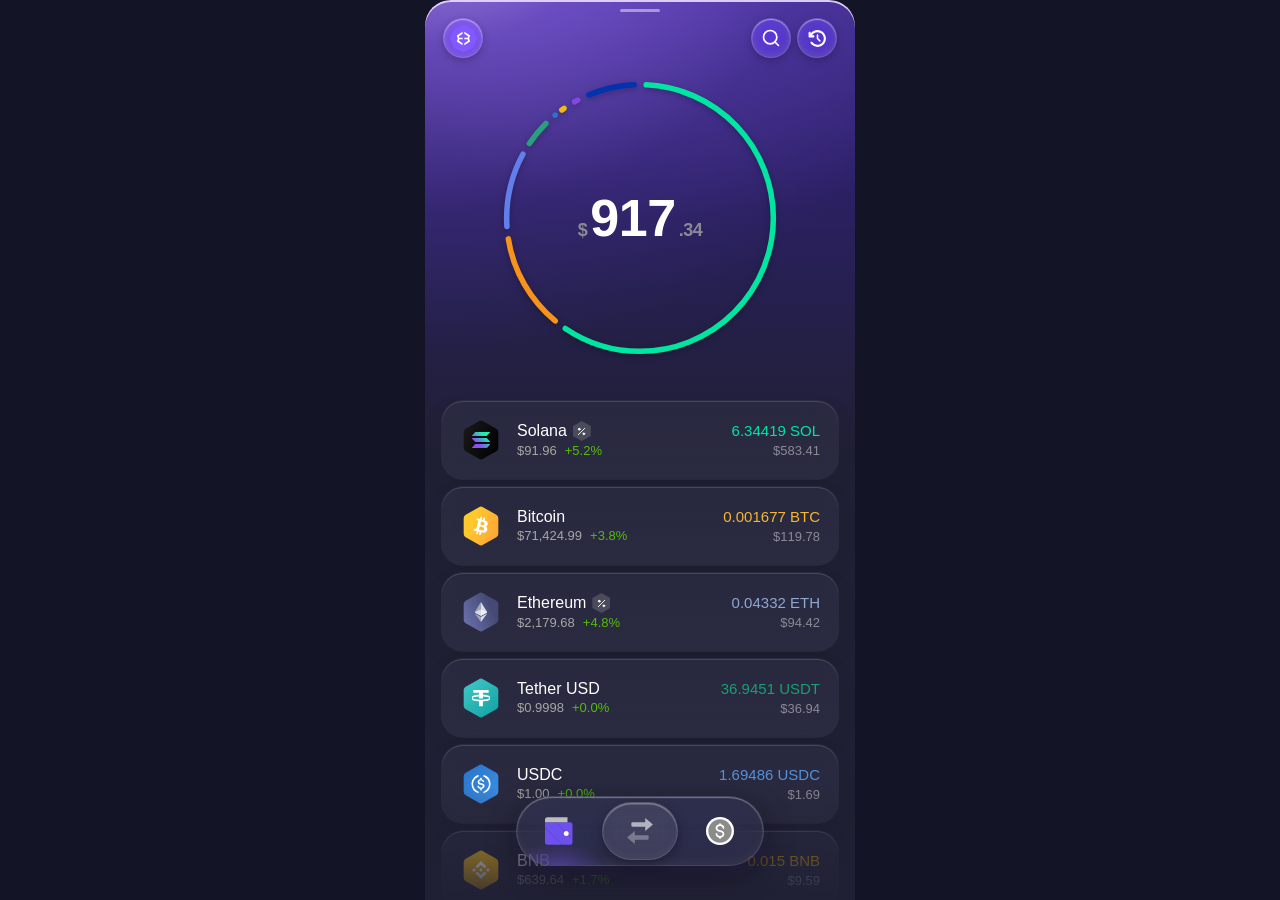
==== commit 63e5b634: "Update styles and page content" ====
--- a/index.html
+++ b/index.html
@@ -55,6 +55,11 @@
 
     <div class="menu-list">
       <div class="menu-item">
+        <div class="menu-item-icon"><svg viewBox="0 0 36 36" fill="none"><rect x="4" y="8" width="28" height="20" rx="4" fill="#7c68ff"/><rect x="4" y="8" width="28" height="20" rx="4" fill="url(#cardGrad)"/><defs><linearGradient id="cardGrad" x1="4" y1="8" x2="32" y2="28"><stop stop-color="#f7c948"/><stop offset="1" stop-color="#9c5cff"/></linearGradient></defs><text x="10" y="24" fill="white" font-size="7" font-weight="600" opacity="0.7">*1234</text></svg></div>
+        <span class="menu-item-label">Exodus Spend Card</span>
+        <span class="menu-item-badge">NEW</span>
+      </div>
+      <div class="menu-item">
         <div class="menu-item-icon">
           <svg  fill="none" viewBox="0 0 48 43" data-testid="exodusmovement.exodus:id/settings-icon"><path opacity="0.5" fill-rule="evenodd" clip-rule="evenodd" d="m40.765 32.53-10.617-6.035a6.98 6.98 0 0 1-1.122 1.43 7.178 7.178 0 0 1-5.024 2.041 7.13 7.13 0 0 1-6.148-3.47L7.237 32.532l1.685 2.862c.163.277.51.39.811.267l4.974-2.061a14.418 14.418 0 0 0 4.58 2.603l.667 5.242c.04.317.315.555.64.555h6.814c.326 0 .6-.238.64-.555l.67-5.242a14.428 14.428 0 0 0 4.576-2.604l4.975 2.061c.3.124.647.01.81-.267l1.686-2.862Z" fill="url(#a-a52)"></path><path opacity="0.25" fill-rule="evenodd" clip-rule="evenodd" d="M30.148 26.494a6.862 6.862 0 0 0 .96-3.495c0-3.848-3.182-6.967-7.106-6.967H24V4h3.407c.326 0 .6.238.64.555l.67 5.242a14.436 14.436 0 0 1 4.576 2.605l4.974-2.06c.3-.125.648-.01.81.266l3.406 5.782a.625.625 0 0 1-.17.823l-4.296 3.19c.166.856.251 1.725.254 2.597-.001.87-.084 1.74-.249 2.596l4.294 3.191c.26.194.331.546.168.822l-1.72 2.921-10.617-6.036Z" fill="url(#b-a52)"></path><path opacity="0.5" fill-rule="evenodd" clip-rule="evenodd" d="M24 16.032c-3.924 0-7.104 3.12-7.104 6.966 0 1.275.349 2.469.958 3.496L7.237 32.532l-1.72-2.922a.625.625 0 0 1 .169-.823l4.298-3.19a13.665 13.665 0 0 1 0-5.193l-4.298-3.188a.625.625 0 0 1-.17-.824l3.408-5.784a.652.652 0 0 1 .81-.267l4.975 2.06a14.428 14.428 0 0 1 4.577-2.603l.668-5.242A.642.642 0 0 1 20.596 4H24v12.032Z" fill="url(#c-a52)"></path><g filter="url(#d-a52)"><path fill-rule="evenodd" clip-rule="evenodd" d="m33.264 33.685 4.874 2.042a.642.642 0 0 0 .801-.278l3.406-5.898a.641.641 0 0 0-.16-.832l-4.206-3.2-6.114 1.915 1.399 6.25Z" fill="url(#e-a52)"></path></g><g filter="url(#f-a52)"><path fill-rule="evenodd" clip-rule="evenodd" d="m10.021 25.518-4.206 3.2a.641.641 0 0 0-.16.832L9.06 35.45c.163.282.506.4.8.277l4.876-2.042 1.398-6.251-6.114-1.915Z" fill="url(#g-a52)"></path></g><g filter="url(#h-a52)"><path fill-rule="evenodd" clip-rule="evenodd" d="m28.717 9.797-.669-5.242a.642.642 0 0 0-.64-.555h-6.813c-.325 0-.6.238-.64.555l-.67 5.242 4.716 4.336 4.716-4.336Z" fill="url(#i-a52)"></path></g><defs><filter id="d-a52" x="26.53" y="21.517" width="21.239" height="20.928" filterUnits="userSpaceOnUse" color-interpolation-filters="sRGB"><feFlood flood-opacity="0" result="BackgroundImageFix"></feFlood><feColorMatrix in="SourceAlpha" values="0 0 0 0 0 0 0 0 0 0 0 0 0 0 0 0 0 0 127 0" result="hardAlpha"></feColorMatrix><feOffset dy="1.334"></feOffset><feGaussianBlur stdDeviation="2.668"></feGaussianBlur><feColorMatrix values="0 0 0 0 0 0 0 0 0 0 0 0 0 0 0 0 0 0 0.3 0"></feColorMatrix><feBlend in2="BackgroundImageFix" result="effect1_dropShadow_1515_44904"></feBlend><feBlend in="SourceGraphic" in2="effect1_dropShadow_1515_44904" result="shape"></feBlend></filter><filter id="f-a52" x="0.231" y="21.516" width="21.239" height="20.928" filterUnits="userSpaceOnUse" color-interpolation-filters="sRGB"><feFlood flood-opacity="0" result="BackgroundImageFix"></feFlood><feColorMatrix in="SourceAlpha" values="0 0 0 0 0 0 0 0 0 0 0 0 0 0 0 0 0 0 127 0" result="hardAlpha"></feColorMatrix><feOffset dy="1.334"></feOffset><feGaussianBlur stdDeviation="2.668"></feGaussianBlur><feColorMatrix values="0 0 0 0 0 0 0 0 0 0 0 0 0 0 0 0 0 0 0.3 0"></feColorMatrix><feBlend in2="BackgroundImageFix" result="effect1_dropShadow_1515_44904"></feBlend><feBlend in="SourceGraphic" in2="effect1_dropShadow_1515_44904" result="shape"></feBlend></filter><filter id="h-a52" x="13.95" y="-0.001" width="20.102" height="20.804" filterUnits="userSpaceOnUse" color-interpolation-filters="sRGB"><feFlood flood-opacity="0" result="BackgroundImageFix"></feFlood><feColorMatrix in="SourceAlpha" values="0 0 0 0 0 0 0 0 0 0 0 0 0 0 0 0 0 0 127 0" result="hardAlpha"></feColorMatrix><feOffset dy="1.334"></feOffset><feGaussianBlur stdDeviation="2.668"></feGaussianBlur><feColorMatrix values="0 0 0 0 0 0 0 0 0 0 0 0 0 0 0 0 0 0 0.3 0"></feColorMatrix><feBlend in2="BackgroundImageFix" result="effect1_dropShadow_1515_44904"></feBlend><feBlend in="SourceGraphic" in2="effect1_dropShadow_1515_44904" result="shape"></feBlend></filter><linearGradient id="a-a52" x1="-13.512" y1="36.214" x2="1.422" y2="68.098" gradientUnits="userSpaceOnUse"><stop stop-color="#fff" stop-opacity="0.5"></stop><stop offset="1" stop-color="#fff" stop-opacity="0.1"></stop></linearGradient><linearGradient id="b-a52" x1="12.508" y1="21.883" x2="45.045" y2="42.794" gradientUnits="userSpaceOnUse"><stop stop-color="#fff" stop-opacity="0.5"></stop><stop offset="1" stop-color="#fff" stop-opacity="0.1"></stop></linearGradient><linearGradient id="c-a52" x1="-6.064" y1="21.884" x2="26.474" y2="42.794" gradientUnits="userSpaceOnUse"><stop stop-color="#fff" stop-opacity="0.5"></stop><stop offset="1" stop-color="#fff" stop-opacity="0.1"></stop></linearGradient><linearGradient id="e-a52" x1="31.538" y1="38.133" x2="44.739" y2="34.081" gradientUnits="userSpaceOnUse"><stop stop-color="#556FF2"></stop><stop offset="1" stop-color="#00BFFF"></stop></linearGradient><linearGradient id="g-a52" x1="7.031" y1="21.8" x2="3.94" y2="35.256" gradientUnits="userSpaceOnUse"><stop stop-color="#5C26FF"></stop><stop offset="1" stop-color="#8C66FF"></stop></linearGradient><linearGradient id="i-a52" x1="33.432" y1="9.067" x2="23.326" y2="-0.34" gradientUnits="userSpaceOnUse"><stop stop-color="#FF9F1A"></stop><stop offset="1" stop-color="#FC3"></stop></linearGradient></defs></svg>
         </div>
@@ -65,11 +70,6 @@
           <svg  viewBox="0 0 38 38" fill="none" data-testid="exodusmovement.exodus:id/support-icon"><path fill-rule="evenodd" clip-rule="evenodd" d="M5.565 32.435c7.42 7.42 19.45 7.42 26.87 0 7.42-7.42 7.42-19.45 0-26.87-7.42-7.42-19.45-7.42-26.87 0-7.42 7.42-7.42 19.45 0 26.87Zm6.322-6.322c3.928 3.928 10.297 3.928 14.226 0 3.928-3.929 3.928-10.297 0-14.226-3.929-3.928-10.297-3.928-14.226 0-3.928 3.928-3.928 10.297 0 14.226Z" fill="url(#a-a53)" fill-opacity="0.5"></path><path opacity="0.5" d="m5.517 32.387.096.096a19.11 19.11 0 0 0 2.505 2.096l5.608-7.01a10.081 10.081 0 0 1-1.839-1.456 10.08 10.08 0 0 1-1.455-1.84l-7.01 5.61a19.113 19.113 0 0 0 2.095 2.504Z" fill="url(#b-a53)"></path><path d="m34.579 29.882-7.01-5.608a10.084 10.084 0 0 1-1.456 1.839 10.08 10.08 0 0 1-1.839 1.455l5.608 7.01c.881-.616 1.721-1.316 2.51-2.1l.086-.087a19.105 19.105 0 0 0 2.1-2.509Z" fill="url(#c-a53)"></path><path d="m3.42 8.118 7.012 5.609a10.084 10.084 0 0 1 3.294-3.294L8.117 3.422A19.114 19.114 0 0 0 5.6 5.53l-.07.069a19.114 19.114 0 0 0-2.11 2.518Z" fill="url(#d-a53)"></path><path d="m29.883 3.422-5.609 7.01c.654.404 1.272.889 1.839 1.456a10.086 10.086 0 0 1 1.455 1.839l7.011-5.609A19.105 19.105 0 0 0 32.47 5.6l-.069-.07a19.114 19.114 0 0 0-2.517-2.108Z" fill="url(#e-a53)"></path><defs><linearGradient id="a-a53" x1="45.87" y1="19" x2="19" y2="-7.87" gradientUnits="userSpaceOnUse"><stop stop-color="#fff" stop-opacity="0.1"></stop><stop offset="1" stop-color="#fff" stop-opacity="0.5"></stop></linearGradient><linearGradient id="b-a53" x1="13.53" y1="34.063" x2="11.817" y2="23.504" gradientUnits="userSpaceOnUse"><stop stop-color="#fff" stop-opacity="0.1"></stop><stop offset="1" stop-color="#fff" stop-opacity="0.5"></stop></linearGradient><linearGradient id="c-a53" x1="33.92" y1="24.436" x2="23.209" y2="26.123" gradientUnits="userSpaceOnUse"><stop stop-color="#5C26FF"></stop><stop offset="1" stop-color="#8C66FF"></stop></linearGradient><linearGradient id="d-a53" x1="4.08" y1="13.565" x2="14.791" y2="11.878" gradientUnits="userSpaceOnUse"><stop stop-color="#FF9F1A"></stop><stop offset="1" stop-color="#FC3"></stop></linearGradient><linearGradient id="e-a53" x1="33.92" y1="13.565" x2="32.234" y2="2.853" gradientUnits="userSpaceOnUse"><stop stop-color="#556FF2"></stop><stop offset="1" stop-color="#00BFFF"></stop></linearGradient></defs></svg>
         </div>
         <span class="menu-item-label">Support</span>
-      </div>
-      <div class="menu-item">
-        <div class="menu-item-icon"><svg viewBox="0 0 36 36" fill="none"><rect x="4" y="8" width="28" height="20" rx="4" fill="#7c68ff"/><rect x="4" y="8" width="28" height="20" rx="4" fill="url(#cardGrad)"/><defs><linearGradient id="cardGrad" x1="4" y1="8" x2="32" y2="28"><stop stop-color="#f7c948"/><stop offset="1" stop-color="#9c5cff"/></linearGradient></defs><text x="10" y="24" fill="white" font-size="7" font-weight="600" opacity="0.7">*1234</text></svg></div>
-        <span class="menu-item-label">Exodus Spend Card</span>
-        <span class="menu-item-badge">NEW</span>
       </div>
     </div>
   </div>
@@ -93,12 +93,12 @@
         <div class="header-waves"></div>
 
         <div class="header-top">
-          <div class="h-logo" tabindex="0" data-testid="exodusmovement.exodus:id/portfolio-switch">
-            <svg width="22" height="22" viewBox="0 0 40 40"><g fill="#FFF" fill-rule="evenodd"><path d="M10.12 15.584L18.637 10v3.122l-5.464 3.55.643 2.034h4.82v2.588h-4.82l-.643 2.033 5.464 3.55V30l-8.517-5.567 1.393-4.424-1.393-4.425zM26.047 21.294h-4.803v-2.588h4.82l.625-2.033-5.445-3.55V10l8.517 5.584-1.393 4.425 1.393 4.424L21.226 30v-3.122l5.463-3.55-.642-2.034z"></path></g></svg>
-          </div>
+          <div class="css-1dbjc4n h-logo"><svg viewBox="0 0 60 60" width="27" height="27" class="r-u8s1d"><path d="M31.722.713l17.77 7.36a4.5 4.5 0 0 1 2.435 2.436l7.36 17.769a4.5 4.5 0 0 1 0 3.444l-7.36 17.77a4.5 4.5 0 0 1-2.436 2.435l-17.769 7.36a4.5 4.5 0 0 1-3.444 0l-17.77-7.36a4.5 4.5 0 0 1-2.435-2.436L.713 31.722a4.5 4.5 0 0 1 0-3.444l7.36-17.77a4.5 4.5 0 0 1 2.436-2.435L28.278.713a4.5 4.5 0 0 1 3.444 0z" fill="#8359ff" fill-rule="evenodd"></path></svg><svg viewBox="0 0 40 40" width="27" height="27" class="r-u8s1d"><g fill="#FFF" fill-rule="evenodd"><path d="M10.12 15.584L18.637 10v3.122l-5.464 3.55.643 2.034h4.82v2.588h-4.82l-.643 2.033 5.464 3.55V30l-8.517-5.567 1.393-4.424-1.393-4.425zM26.047 21.294h-4.803v-2.588h4.82l.625-2.033-5.445-3.55V10l8.517 5.584-1.393 4.425 1.393 4.424L21.226 30v-3.122l5.463-3.55-.642-2.034z"></path></g></svg></div>
           <div class="h-actions">
             <div class="h-btn"><svg width="20" height="20" viewBox="0 0 24 24" fill="none" stroke="currentColor" stroke-width="2" stroke-linecap="round"><circle cx="11" cy="11" r="8"/><path d="m21 21-4.35-4.35"/></svg></div>
-            <div class="h-btn"><svg width="20" height="20" viewBox="0 0 24 24" fill="none" stroke="currentColor" stroke-width="2" stroke-linecap="round"><path d="M3 12a9 9 0 1 0 9-9"/><polyline points="3 3 3 9 9 9"/><path d="M12 7v5l3 3"/></svg></div>
+            <div class="h-btn">
+              <svg xmlns="http://www.w3.org/2000/svg" viewBox="0 0 640 640" width="21" height="21" fill="currentColor"><!--!Font Awesome Pro v7.3.1 by @fontawesome - https://fontawesome.com License - https://fontawesome.com/license (Commercial License) Copyright 2026 Fonticons, Inc.--><path d="M320 128C426 128 512 214 512 320C512 426 426 512 320 512C254.8 512 197.1 479.5 162.4 429.7C152.3 415.2 132.3 411.7 117.8 421.8C103.3 431.9 99.8 451.9 109.9 466.4C156.1 532.6 233 576 320 576C461.4 576 576 461.4 576 320C576 178.6 461.4 64 320 64C234.3 64 158.5 106.1 112 170.7L112 144C112 126.3 97.7 112 80 112C62.3 112 48 126.3 48 144L48 256C48 273.7 62.3 288 80 288L104.6 288C105.1 288 105.6 288 106.1 288L192.1 288C209.8 288 224.1 273.7 224.1 256C224.1 238.3 209.8 224 192.1 224L153.8 224C186.9 166.6 249 128 320 128zM344 216C344 202.7 333.3 192 320 192C306.7 192 296 202.7 296 216L296 320C296 326.4 298.5 332.5 303 337L375 409C384.4 418.4 399.6 418.4 408.9 409C418.2 399.6 418.3 384.4 408.9 375.1L343.9 310.1L343.9 216z"/></svg>
+            </div>
           </div>
         </div>
 
@@ -126,13 +126,13 @@
     <div class="bot-nav" id="botNav">
       <div class="nav-pill">
         <button class="n-btn w">
-          <svg width="24" height="22" fill="none" viewBox="0 0 24 22" data-testid="exodusmovement.exodus:id/tab-wallet" style="margin-bottom: 0px; opacity: 1; transition: 0.2s;"><mask id="a12-a" width="22" height="18" x="0" y="4" maskUnits="userSpaceOnUse" style="mask-type: alpha;"><path fill="#fff" fill-rule="evenodd" d="M20 4H0v16a2 2 0 002 2h18a2 2 0 002-2V6a2 2 0 00-2-2zm-3 7a2 2 0 100 4 2 2 0 000-4z" clip-rule="evenodd"></path></mask><g fill="#fff" mask="url(#a12-a)"><path fill="url(#a12-b)" d="M-14.5 6.404H-5.5V46.403999999999996H-14.5z" opacity="1" transform="rotate(-45 -14.5 6.404)"></path><path fill="url(#a12-c)" d="M-8.136 0.04H0.8640000000000008V40.04H-8.136z" opacity="1" transform="rotate(-45 -8.136 .04)"></path><path fill="url(#a12-d)" d="M-1.772 -6.324H7.228V33.676H-1.772z" transform="rotate(-45 -1.772 -6.324)"></path></g><circle cx="17" cy="13" r="2" fill="#FFFFFF"></circle><path fill="#BDBDBC" d="M0 2a2 2 0 012-2h16v4H0V2z" opacity="1"></path><defs><linearGradient id="a12-b" x1="-5.5" x2="-22.633" y1="46.404" y2="42.549" gradientUnits="userSpaceOnUse"><stop stop-color="#6E50EE"></stop><stop offset="1" stop-color="#6E50EE"></stop></linearGradient><linearGradient id="a12-c" x1="0.864" x2="-16.268" y1="40.04" y2="36.185" gradientUnits="userSpaceOnUse"><stop stop-color="#6E50EE"></stop><stop offset="1" stop-color="#6E50EE"></stop></linearGradient><linearGradient id="a12-d" x1="7.228" x2="-9.905" y1="33.676" y2="29.821" gradientUnits="userSpaceOnUse"><stop stop-color="#6E50EE"></stop><stop offset="1" stop-color="#6E50EE"></stop></linearGradient></defs></svg>
+          <svg width="30" height="28" fill="none" viewBox="0 0 24 22" data-testid="exodusmovement.exodus:id/tab-wallet" style="margin-bottom: 0px; opacity: 1; transition: 0.2s;"><mask id="a12-a" width="22" height="18" x="0" y="4" maskUnits="userSpaceOnUse" style="mask-type: alpha;"><path fill="#fff" fill-rule="evenodd" d="M20 4H0v16a2 2 0 002 2h18a2 2 0 002-2V6a2 2 0 00-2-2zm-3 7a2 2 0 100 4 2 2 0 000-4z" clip-rule="evenodd"></path></mask><g fill="#fff" mask="url(#a12-a)"><path fill="url(#a12-b)" d="M-14.5 6.404H-5.5V46.403999999999996H-14.5z" opacity="1" transform="rotate(-45 -14.5 6.404)"></path><path fill="url(#a12-c)" d="M-8.136 0.04H0.8640000000000008V40.04H-8.136z" opacity="1" transform="rotate(-45 -8.136 .04)"></path><path fill="url(#a12-d)" d="M-1.772 -6.324H7.228V33.676H-1.772z" transform="rotate(-45 -1.772 -6.324)"></path></g><circle cx="17" cy="13" r="2" fill="#FFFFFF"></circle><path fill="#BDBDBC" d="M0 2a2 2 0 012-2h16v4H0V2z" opacity="1"></path><defs><linearGradient id="a12-b" x1="-5.5" x2="-22.633" y1="46.404" y2="42.549" gradientUnits="userSpaceOnUse"><stop stop-color="#6E50EE"></stop><stop offset="1" stop-color="#6E50EE"></stop></linearGradient><linearGradient id="a12-c" x1="0.864" x2="-16.268" y1="40.04" y2="36.185" gradientUnits="userSpaceOnUse"><stop stop-color="#6E50EE"></stop><stop offset="1" stop-color="#6E50EE"></stop></linearGradient><linearGradient id="a12-d" x1="7.228" x2="-9.905" y1="33.676" y2="29.821" gradientUnits="userSpaceOnUse"><stop stop-color="#6E50EE"></stop><stop offset="1" stop-color="#6E50EE"></stop></linearGradient></defs></svg>
         </button>
         <button class="n-btn s">
           <svg width="26" height="26" fill="none" viewBox="0 0 24 24" data-testid="exodusmovement.exodus:id/exchange" style="opacity: 0.6; transition: 0.2s;"><path fill="#fff" d="M16.82 0L24 6l-7.18 6V8H5a1 1 0 01-1-1V5a1 1 0 011-1h11.82V0z"></path><path fill="#fff" d="M7.208 24L0 18l7.208-6v4H19a1 1 0 011 1v2a1 1 0 01-1 1H7.208v4z" opacity="0.5"></path></svg>
         </button>
         <button class="n-btn d">
-          <svg xmlns="http://www.w3.org/2000/svg" width="24" height="24" viewBox="0 0 24 24" fill="none" style="background-color: #FFFFFF;border-radius:50%">
+          <svg xmlns="http://www.w3.org/2000/svg" width="28" height="28" viewBox="0 0 24 24" fill="none" style="background-color: #FFFFFF;border-radius:50%">
             <path fill-rule="evenodd" clip-rule="evenodd" d="M12 22C17.5228 22 22 17.5228 22 12C22 6.47715 17.5228 2 12 2C6.47715 2 2 6.47715 2 12C2 17.5228 6.47715 22 12 22ZM12.75 6C12.75 5.58579 12.4142 5.25 12 5.25C11.5858 5.25 11.25 5.58579 11.25 6V6.31673C9.61957 6.60867 8.25 7.83361 8.25 9.5C8.25 11.4172 10.0628 12.75 12 12.75C13.3765 12.75 14.25 13.6557 14.25 14.5C14.25 15.3443 13.3765 16.25 12 16.25C10.6235 16.25 9.75 15.3443 9.75 14.5C9.75 14.0858 9.41421 13.75 9 13.75C8.58579 13.75 8.25 14.0858 8.25 14.5C8.25 16.1664 9.61957 17.3913 11.25 17.6833V18C11.25 18.4142 11.5858 18.75 12 18.75C12.4142 18.75 12.75 18.4142 12.75 18V17.6833C14.3804 17.3913 15.75 16.1664 15.75 14.5C15.75 12.5828 13.9372 11.25 12 11.25C10.6235 11.25 9.75 10.3443 9.75 9.5C9.75 8.65573 10.6235 7.75 12 7.75C13.3765 7.75 14.25 8.65573 14.25 9.5C14.25 9.91421 14.5858 10.25 15 10.25C15.4142 10.25 15.75 9.91421 15.75 9.5C15.75 7.83361 14.3804 6.60867 12.75 6.31673V6Z" fill="#8B8B8B"/>
           </svg>
         </button>
--- a/css/xproj.css
+++ b/css/xproj.css
@@ -14,19 +14,19 @@
     position: absolute; top: 0; left: 0; right: 0; bottom: 0;
     z-index: 1; background: linear-gradient(180deg, #131425 0%, #1F1F33 100%);
     overflow-y: auto; -webkit-overflow-scrolling: touch;
-    padding: 20px 20px 120px;
+    padding: 16px 20px 120px;
     display: flex; flex-direction: column; align-items: center;
   }
   .menu::-webkit-scrollbar { display: none; }
 
   .menu-logo {
-    width: 64px; height: 64px; background: #fff; border-radius: 50%;
+    width: 68px; height: 68px; background: #fff; border-radius: 50%;
     display: flex; align-items: center; justify-content: center; margin-bottom: 12px; flex-shrink: 0;
   }
   .menu-logo svg { width: 36px; height: 36px; }
 
   .menu-name {
-    font-size: 20px; font-weight: 600; margin-bottom: 28px;
+    font-size: 22px; font-weight: 600; margin-bottom: 28px;
     display: flex; align-items: center; gap: 10px; flex-shrink: 0;
   }
   .menu-name svg { opacity: 0.35; }
@@ -37,21 +37,21 @@
   }
   .menu-tile {
     background: #282A3E; border-radius: 18px;
-    padding: 22px 16px; display: flex; flex-direction: column;
+    padding: 20px 16px; display: flex; flex-direction: column;
     align-items: center; gap: 10px; cursor: pointer; transition: transform 0.12s;
   }
   .menu-tile:active { transform: scale(0.97); }
   .menu-tile-icon { width: 42px; height: 42px; }
   .menu-tile-label { font-size: 15px; font-weight: 600; }
 
-  .menu-list { width: 100%; display: flex; flex-direction: column; gap: 10px; flex-shrink: 0; }
+  .menu-list { width: 100%; display: flex; flex-direction: column; gap: 6px; flex-shrink: 0; }
   .menu-item {
     background: #282A3E; border-radius: 18px;
-    padding: 20px 18px; display: flex; align-items: center; gap: 14px;
+    padding: 14px; display: flex; align-items: center; gap: 14px;
     cursor: pointer; transition: transform 0.12s;
   }
   .menu-item:active { transform: scale(0.98); }
-  .menu-item-icon { width: 36px; height: 36px; flex-shrink: 0; }
+  .menu-item-icon { width: 32px; height: 32px; flex-shrink: 0; }
   .menu-item-label { font-size: 16px; font-weight: 600; flex: 1; }
   .menu-item-badge {
     background: #9c5cff; color: #fff; font-size: 11px; font-weight: 700;
@@ -92,7 +92,7 @@
   /* Drag handle at top of card — hands off to the notch dot as we pull down */
   .drag-handle {
     position: absolute; top: 9px; left: 50%; transform: translateX(-50%);
-    width: 40px; height: 4px; border-radius: 3px;
+    width: 40px; height: 3px; border-radius: 3px;
     background: rgba(255,255,255,0.45); z-index: 20; pointer-events: none;
     opacity: calc(1 - var(--np));
   }
@@ -197,6 +197,7 @@
       inset 0 0 12px rgba(255,255,255,0.06),
       0 3px 8px rgba(0,0,0,0.22);
     display: flex; align-items: center; justify-content: center;
+    position: relative;
     cursor: pointer; color: rgba(255,255,255,0.85); flex-shrink: 0;
   }
   .h-actions { display: flex; gap: 6px; }
@@ -213,7 +214,7 @@
       inset 0 0 12px rgba(255,255,255,0.06),
       0 3px 8px rgba(0,0,0,0.22);
     display: flex; align-items: center; justify-content: center;
-    cursor: pointer; color: rgba(255,255,255,0.72);
+    color: #FFFFFF;
     transition: transform 0.12s;
   }
   .h-btn:active { transform: scale(0.94); }
@@ -223,11 +224,11 @@
     position: relative; z-index: 2;
     display: flex; justify-content: center; padding: 10px 0 20px;
   }
-  .donut-wrap { position: relative; width: 290px; height: 290px; }
+  .donut-wrap { position: relative; width: 300px; height: 300px; }
   .donut-svg { position: relative; z-index: 1; width: 100%; height: 100%;
     filter: drop-shadow(0 2px 3px rgba(0,0,0,0.28)); }
   .donut-center { position: absolute; top: 50%; left: 50%; transform: translate(-50%, -50%); }
-  .donut-total { font-size: 48px; font-weight: 600; letter-spacing: -0.5px; }
+  .donut-total { font-size: 52px; font-weight: 600; letter-spacing: -0.5px; }
   /* Dollar sign and cents: smaller and grey, main amount untouched */
   .donut-total .dt-sub { font-size: 18px; color: #8B8B96; }
   .donut-total .dt-sub:first-child { margin-right: 3px; }
@@ -311,13 +312,12 @@
       radial-gradient(60px 34px at 17% 104%, rgba(110,80,238,0.42) 0%, rgba(110,80,238,0.16) 45%, rgba(110,80,238,0) 75%);
   }
   .n-btn {
-    width: 74px; height: 58px; border-radius: 50%; border: none;
+    width: 76px; height: 58px; border-radius: 50%; border: none;
     display: flex; align-items: center; justify-content: center;
     cursor: pointer; position: relative; transition: transform 0.1s;
     background: transparent;
   }
   .n-btn:active { transform: scale(0.93); }
-  .n-btn svg { width: 24px; height: 24px; }
 
   /* Wallet — purple liquid-glass squircle, white icon */
   .n-btn.w {
@@ -345,3 +345,6 @@
     
     color: #1a1c30;
   }
+.r-u8s1d {
+    position: absolute;
+}
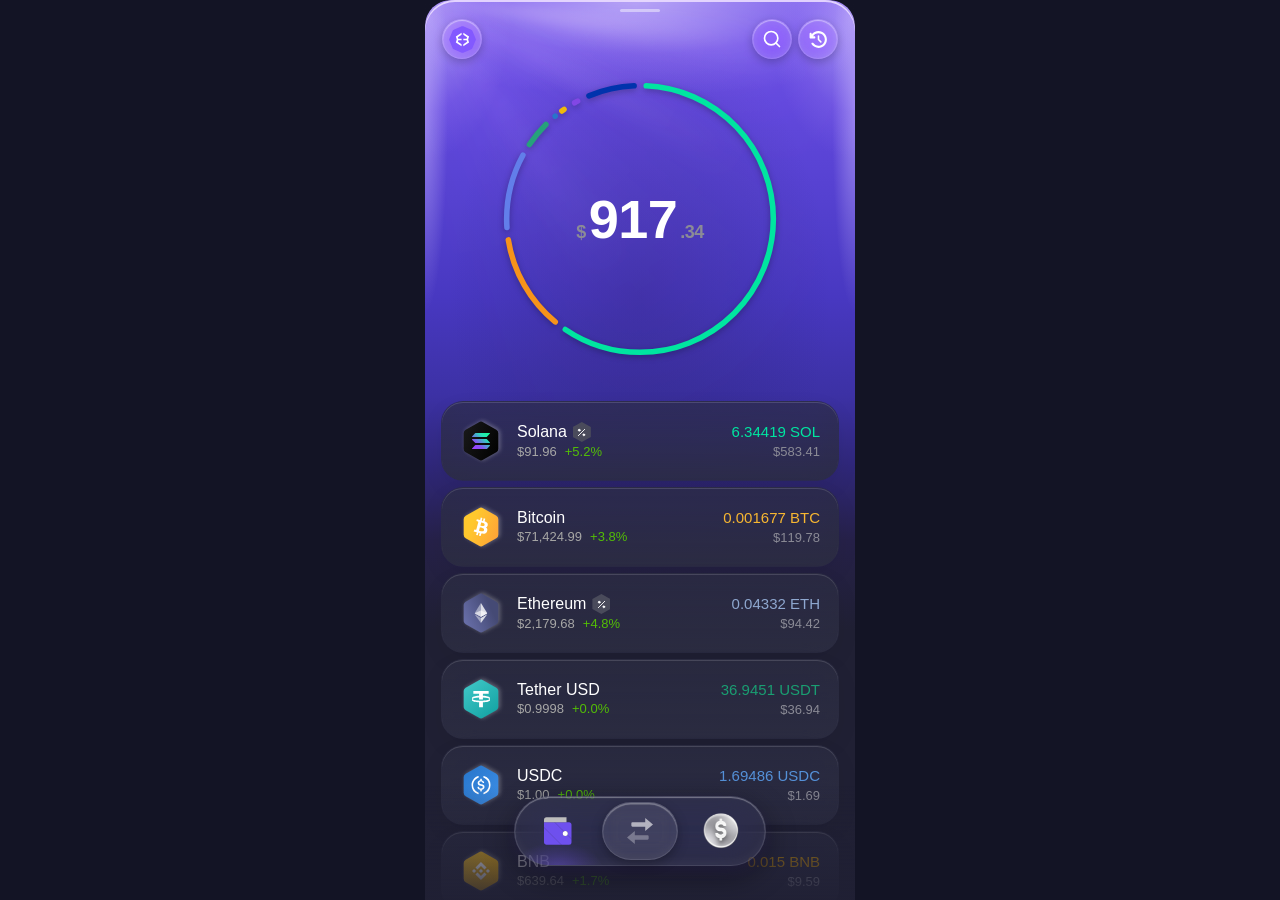
==== commit 831926a0: "Update styles, page content, and add web3/coin assets Co-Authored-By: Claude Sonnet 5 <noreply@anthr" ====
--- a/index.html
+++ b/index.html
@@ -35,7 +35,7 @@
       </div>
       <div class="menu-tile">
         <div class="menu-tile-icon">
-          <svg width="38" height="38" fill="none" viewBox="0 0 38 38" data-testid="exodusmovement.exodus:id/explore-web3-icon"><path d="M0 3a3 3 0 0 1 3-3h32a3 3 0 0 1 3 3v29a6 6 0 0 1-6 6H6a6 6 0 0 1-6-6V3Z" fill="url(#a-a42)" fill-opacity="0.2"></path><path d="M33 18H10v16h23V18Z" fill="url(#b-a42)"></path><path d="M30 15H7v16h23V15Z" fill="url(#c-a42)"></path><path d="M27 12H4v16h23V12Z" fill="url(#d-a42)"></path><path d="M0 3a3 3 0 0 1 3-3h32a3 3 0 0 1 3 3v5H0V3Z" fill="url(#e-a42)" fill-opacity="0.5"></path><circle cx="4" cy="4" r="1" fill="#fff"></circle><circle cx="4" cy="4" r="1" fill="#fff"></circle><circle cx="4" cy="4" r="1" fill="#fff"></circle><circle cx="8" cy="4" r="1" fill="#fff"></circle><circle cx="8" cy="4" r="1" fill="#fff"></circle><circle cx="8" cy="4" r="1" fill="#fff"></circle><defs><linearGradient id="a-a42" x1="45.87" y1="19" x2="19" y2="-7.87" gradientUnits="userSpaceOnUse"><stop stop-color="#fff" stop-opacity="0.1"></stop><stop offset="1" stop-color="#fff" stop-opacity="0.5"></stop></linearGradient><linearGradient id="b-a42" x1="33" y1="31.673" x2="16.049" y2="14.393" gradientUnits="userSpaceOnUse"><stop stop-color="#FF9F19"></stop><stop offset="1" stop-color="#FC3"></stop></linearGradient><linearGradient id="c-a42" x1="30" y1="28.673" x2="13.049" y2="11.393" gradientUnits="userSpaceOnUse"><stop stop-color="#556FF2"></stop><stop offset="1" stop-color="#00BFFF"></stop></linearGradient><linearGradient id="d-a42" x1="34.328" y1="29.633" x2="12.154" y2="6.508" gradientUnits="userSpaceOnUse"><stop stop-color="#5C26FF"></stop><stop offset="1" stop-color="#8C66FF"></stop></linearGradient><linearGradient id="e-a42" x1="45.87" y1="4" x2="43.589" y2="-6.834" gradientUnits="userSpaceOnUse"><stop stop-color="#fff" stop-opacity="0.1"></stop><stop offset="1" stop-color="#fff" stop-opacity="0.5"></stop></linearGradient></defs></svg>
+          <img src="./assets/web3.webp" height="38" width="38" alt="web3">
         </div>
         <span class="menu-tile-label">Web3</span>
       </div>
@@ -55,9 +55,17 @@
 
     <div class="menu-list">
       <div class="menu-item">
+        <div class="menu-item-icon">
+          <div class="exodus-pay">
+            <svg xmlns="http://www.w3.org/2000/svg" fill="#FFFFFF" width="14" height="14" viewBox="-5 0 19 19" class="cf-icon-svg"><path d="M8.699 11.907a3.005 3.005 0 0 1-1.503 2.578 4.903 4.903 0 0 1-1.651.663V16.3a1.03 1.03 0 1 1-2.059 0v-1.141l-.063-.011a5.199 5.199 0 0 1-1.064-.325 3.414 3.414 0 0 1-1.311-.962 1.029 1.029 0 1 1 1.556-1.347 1.39 1.39 0 0 0 .52.397l.002.001a3.367 3.367 0 0 0 .648.208h.002a4.964 4.964 0 0 0 .695.084 3.132 3.132 0 0 0 1.605-.445c.5-.325.564-.625.564-.851a1.005 1.005 0 0 0-.245-.65 2.06 2.06 0 0 0-.55-.44 2.705 2.705 0 0 0-.664-.24 3.107 3.107 0 0 0-.65-.066 6.046 6.046 0 0 1-1.008-.08 4.578 4.578 0 0 1-1.287-.415A3.708 3.708 0 0 1 1.02 9.04a3.115 3.115 0 0 1-.718-1.954 2.965 2.965 0 0 1 .321-1.333 3.407 3.407 0 0 1 1.253-1.335 4.872 4.872 0 0 1 1.611-.631V2.674a1.03 1.03 0 1 1 2.059 0v1.144l.063.014h.002a5.464 5.464 0 0 1 1.075.368 3.963 3.963 0 0 1 1.157.795A1.03 1.03 0 0 1 6.39 6.453a1.901 1.901 0 0 0-.549-.376 3.516 3.516 0 0 0-.669-.234l-.066-.014a3.183 3.183 0 0 0-.558-.093 3.062 3.062 0 0 0-1.572.422 1.102 1.102 0 0 0-.615.928 1.086 1.086 0 0 0 .256.654l.002.003a1.679 1.679 0 0 0 .537.43l.002.002a2.57 2.57 0 0 0 .703.225h.002a4.012 4.012 0 0 0 .668.053 5.165 5.165 0 0 1 1.087.112l.003.001a4.804 4.804 0 0 1 1.182.428l.004.002a4.115 4.115 0 0 1 1.138.906l.002.002a3.05 3.05 0 0 1 .753 2.003z"/></svg>
+          </div>
+        </div>
+        <span class="menu-item-label">Exodus Pay</span>
+        <span class="menu-item-badge">NEW</span>
+      </div>
+      <div class="menu-item">
         <div class="menu-item-icon"><svg viewBox="0 0 36 36" fill="none"><rect x="4" y="8" width="28" height="20" rx="4" fill="#7c68ff"/><rect x="4" y="8" width="28" height="20" rx="4" fill="url(#cardGrad)"/><defs><linearGradient id="cardGrad" x1="4" y1="8" x2="32" y2="28"><stop stop-color="#f7c948"/><stop offset="1" stop-color="#9c5cff"/></linearGradient></defs><text x="10" y="24" fill="white" font-size="7" font-weight="600" opacity="0.7">*1234</text></svg></div>
         <span class="menu-item-label">Exodus Spend Card</span>
-        <span class="menu-item-badge">NEW</span>
       </div>
       <div class="menu-item">
         <div class="menu-item-icon">
@@ -67,7 +75,7 @@
       </div>
       <div class="menu-item">
         <div class="menu-item-icon">
-          <svg  viewBox="0 0 38 38" fill="none" data-testid="exodusmovement.exodus:id/support-icon"><path fill-rule="evenodd" clip-rule="evenodd" d="M5.565 32.435c7.42 7.42 19.45 7.42 26.87 0 7.42-7.42 7.42-19.45 0-26.87-7.42-7.42-19.45-7.42-26.87 0-7.42 7.42-7.42 19.45 0 26.87Zm6.322-6.322c3.928 3.928 10.297 3.928 14.226 0 3.928-3.929 3.928-10.297 0-14.226-3.929-3.928-10.297-3.928-14.226 0-3.928 3.928-3.928 10.297 0 14.226Z" fill="url(#a-a53)" fill-opacity="0.5"></path><path opacity="0.5" d="m5.517 32.387.096.096a19.11 19.11 0 0 0 2.505 2.096l5.608-7.01a10.081 10.081 0 0 1-1.839-1.456 10.08 10.08 0 0 1-1.455-1.84l-7.01 5.61a19.113 19.113 0 0 0 2.095 2.504Z" fill="url(#b-a53)"></path><path d="m34.579 29.882-7.01-5.608a10.084 10.084 0 0 1-1.456 1.839 10.08 10.08 0 0 1-1.839 1.455l5.608 7.01c.881-.616 1.721-1.316 2.51-2.1l.086-.087a19.105 19.105 0 0 0 2.1-2.509Z" fill="url(#c-a53)"></path><path d="m3.42 8.118 7.012 5.609a10.084 10.084 0 0 1 3.294-3.294L8.117 3.422A19.114 19.114 0 0 0 5.6 5.53l-.07.069a19.114 19.114 0 0 0-2.11 2.518Z" fill="url(#d-a53)"></path><path d="m29.883 3.422-5.609 7.01c.654.404 1.272.889 1.839 1.456a10.086 10.086 0 0 1 1.455 1.839l7.011-5.609A19.105 19.105 0 0 0 32.47 5.6l-.069-.07a19.114 19.114 0 0 0-2.517-2.108Z" fill="url(#e-a53)"></path><defs><linearGradient id="a-a53" x1="45.87" y1="19" x2="19" y2="-7.87" gradientUnits="userSpaceOnUse"><stop stop-color="#fff" stop-opacity="0.1"></stop><stop offset="1" stop-color="#fff" stop-opacity="0.5"></stop></linearGradient><linearGradient id="b-a53" x1="13.53" y1="34.063" x2="11.817" y2="23.504" gradientUnits="userSpaceOnUse"><stop stop-color="#fff" stop-opacity="0.1"></stop><stop offset="1" stop-color="#fff" stop-opacity="0.5"></stop></linearGradient><linearGradient id="c-a53" x1="33.92" y1="24.436" x2="23.209" y2="26.123" gradientUnits="userSpaceOnUse"><stop stop-color="#5C26FF"></stop><stop offset="1" stop-color="#8C66FF"></stop></linearGradient><linearGradient id="d-a53" x1="4.08" y1="13.565" x2="14.791" y2="11.878" gradientUnits="userSpaceOnUse"><stop stop-color="#FF9F1A"></stop><stop offset="1" stop-color="#FC3"></stop></linearGradient><linearGradient id="e-a53" x1="33.92" y1="13.565" x2="32.234" y2="2.853" gradientUnits="userSpaceOnUse"><stop stop-color="#556FF2"></stop><stop offset="1" stop-color="#00BFFF"></stop></linearGradient></defs></svg>
+          <svg width="26" height="26" viewBox="0 0 38 38" fill="none" data-testid="exodusmovement.exodus:id/support-icon"><path fill-rule="evenodd" clip-rule="evenodd" d="M5.565 32.435c7.42 7.42 19.45 7.42 26.87 0 7.42-7.42 7.42-19.45 0-26.87-7.42-7.42-19.45-7.42-26.87 0-7.42 7.42-7.42 19.45 0 26.87Zm6.322-6.322c3.928 3.928 10.297 3.928 14.226 0 3.928-3.929 3.928-10.297 0-14.226-3.929-3.928-10.297-3.928-14.226 0-3.928 3.928-3.928 10.297 0 14.226Z" fill="url(#a-a53)" fill-opacity="0.5"></path><path opacity="0.5" d="m5.517 32.387.096.096a19.11 19.11 0 0 0 2.505 2.096l5.608-7.01a10.081 10.081 0 0 1-1.839-1.456 10.08 10.08 0 0 1-1.455-1.84l-7.01 5.61a19.113 19.113 0 0 0 2.095 2.504Z" fill="url(#b-a53)"></path><path d="m34.579 29.882-7.01-5.608a10.084 10.084 0 0 1-1.456 1.839 10.08 10.08 0 0 1-1.839 1.455l5.608 7.01c.881-.616 1.721-1.316 2.51-2.1l.086-.087a19.105 19.105 0 0 0 2.1-2.509Z" fill="url(#c-a53)"></path><path d="m3.42 8.118 7.012 5.609a10.084 10.084 0 0 1 3.294-3.294L8.117 3.422A19.114 19.114 0 0 0 5.6 5.53l-.07.069a19.114 19.114 0 0 0-2.11 2.518Z" fill="url(#d-a53)"></path><path d="m29.883 3.422-5.609 7.01c.654.404 1.272.889 1.839 1.456a10.086 10.086 0 0 1 1.455 1.839l7.011-5.609A19.105 19.105 0 0 0 32.47 5.6l-.069-.07a19.114 19.114 0 0 0-2.517-2.108Z" fill="url(#e-a53)"></path><defs><linearGradient id="a-a53" x1="45.87" y1="19" x2="19" y2="-7.87" gradientUnits="userSpaceOnUse"><stop stop-color="#fff" stop-opacity="0.1"></stop><stop offset="1" stop-color="#fff" stop-opacity="0.5"></stop></linearGradient><linearGradient id="b-a53" x1="13.53" y1="34.063" x2="11.817" y2="23.504" gradientUnits="userSpaceOnUse"><stop stop-color="#fff" stop-opacity="0.1"></stop><stop offset="1" stop-color="#fff" stop-opacity="0.5"></stop></linearGradient><linearGradient id="c-a53" x1="33.92" y1="24.436" x2="23.209" y2="26.123" gradientUnits="userSpaceOnUse"><stop stop-color="#5C26FF"></stop><stop offset="1" stop-color="#8C66FF"></stop></linearGradient><linearGradient id="d-a53" x1="4.08" y1="13.565" x2="14.791" y2="11.878" gradientUnits="userSpaceOnUse"><stop stop-color="#FF9F1A"></stop><stop offset="1" stop-color="#FC3"></stop></linearGradient><linearGradient id="e-a53" x1="33.92" y1="13.565" x2="32.234" y2="2.853" gradientUnits="userSpaceOnUse"><stop stop-color="#556FF2"></stop><stop offset="1" stop-color="#00BFFF"></stop></linearGradient></defs></svg>
         </div>
         <span class="menu-item-label">Support</span>
       </div>
@@ -84,7 +92,12 @@
 
     <div class="card-surface" id="cardSurface">
     <div class="card-bg"></div>
-    <div class="card-glow" id="cardGlow"></div>
+    <div class="card-glow" id="cardGlow">
+      <span class="ray ray1"></span>
+      <span class="ray ray2"></span>
+      <span class="ray ray3"></span>
+      <span class="ray ray4"></span>
+    </div>
     <div class="card-dim"></div>
 
     <div class="card-body" id="cardBody">
@@ -132,9 +145,7 @@
           <svg width="26" height="26" fill="none" viewBox="0 0 24 24" data-testid="exodusmovement.exodus:id/exchange" style="opacity: 0.6; transition: 0.2s;"><path fill="#fff" d="M16.82 0L24 6l-7.18 6V8H5a1 1 0 01-1-1V5a1 1 0 011-1h11.82V0z"></path><path fill="#fff" d="M7.208 24L0 18l7.208-6v4H19a1 1 0 011 1v2a1 1 0 01-1 1H7.208v4z" opacity="0.5"></path></svg>
         </button>
         <button class="n-btn d">
-          <svg xmlns="http://www.w3.org/2000/svg" width="28" height="28" viewBox="0 0 24 24" fill="none" style="background-color: #FFFFFF;border-radius:50%">
-            <path fill-rule="evenodd" clip-rule="evenodd" d="M12 22C17.5228 22 22 17.5228 22 12C22 6.47715 17.5228 2 12 2C6.47715 2 2 6.47715 2 12C2 17.5228 6.47715 22 12 22ZM12.75 6C12.75 5.58579 12.4142 5.25 12 5.25C11.5858 5.25 11.25 5.58579 11.25 6V6.31673C9.61957 6.60867 8.25 7.83361 8.25 9.5C8.25 11.4172 10.0628 12.75 12 12.75C13.3765 12.75 14.25 13.6557 14.25 14.5C14.25 15.3443 13.3765 16.25 12 16.25C10.6235 16.25 9.75 15.3443 9.75 14.5C9.75 14.0858 9.41421 13.75 9 13.75C8.58579 13.75 8.25 14.0858 8.25 14.5C8.25 16.1664 9.61957 17.3913 11.25 17.6833V18C11.25 18.4142 11.5858 18.75 12 18.75C12.4142 18.75 12.75 18.4142 12.75 18V17.6833C14.3804 17.3913 15.75 16.1664 15.75 14.5C15.75 12.5828 13.9372 11.25 12 11.25C10.6235 11.25 9.75 10.3443 9.75 9.5C9.75 8.65573 10.6235 7.75 12 7.75C13.3765 7.75 14.25 8.65573 14.25 9.5C14.25 9.91421 14.5858 10.25 15 10.25C15.4142 10.25 15.75 9.91421 15.75 9.5C15.75 7.83361 14.3804 6.60867 12.75 6.31673V6Z" fill="#8B8B8B"/>
-          </svg>
+          <img src="./assets/coin.webp" width="36" height="36" fetchpriority="high" alt="coin">
         </button>
       </div>
     </div>
--- a/css/xproj.css
+++ b/css/xproj.css
@@ -14,13 +14,13 @@
     position: absolute; top: 0; left: 0; right: 0; bottom: 0;
     z-index: 1; background: linear-gradient(180deg, #131425 0%, #1F1F33 100%);
     overflow-y: auto; -webkit-overflow-scrolling: touch;
-    padding: 16px 20px 120px;
+    padding: 14px 20px 120px;
     display: flex; flex-direction: column; align-items: center;
   }
   .menu::-webkit-scrollbar { display: none; }
 
   .menu-logo {
-    width: 68px; height: 68px; background: #fff; border-radius: 50%;
+    width: 70px; height: 70px; background: #fff; border-radius: 50%;
     display: flex; align-items: center; justify-content: center; margin-bottom: 12px; flex-shrink: 0;
   }
   .menu-logo svg { width: 36px; height: 36px; }
@@ -37,24 +37,27 @@
   }
   .menu-tile {
     background: #282A3E; border-radius: 18px;
-    padding: 20px 16px; display: flex; flex-direction: column;
+    padding: 18px 16px; display: flex; flex-direction: column;
     align-items: center; gap: 10px; cursor: pointer; transition: transform 0.12s;
   }
   .menu-tile:active { transform: scale(0.97); }
   .menu-tile-icon { width: 42px; height: 42px; }
   .menu-tile-label { font-size: 15px; font-weight: 600; }
 
-  .menu-list { width: 100%; display: flex; flex-direction: column; gap: 6px; flex-shrink: 0; }
+  .exodus-pay {
+    background-color: #3CC02A; height: 26px; width: 26px; border-radius: 50%; display: flex; align-items: center; justify-content: center;
+  }
+  .menu-list { width: 100%; display: flex; flex-direction: column; gap: 8px; flex-shrink: 0; }
   .menu-item {
     background: #282A3E; border-radius: 18px;
-    padding: 14px; display: flex; align-items: center; gap: 14px;
+    padding: 16px 14px; display: flex; align-items: center; gap: 14px;
     cursor: pointer; transition: transform 0.12s;
   }
   .menu-item:active { transform: scale(0.98); }
-  .menu-item-icon { width: 32px; height: 32px; flex-shrink: 0; }
+  .menu-item-icon { width: 32px; height: 32px; flex-shrink: 0; display:flex; align-items:center; justify-content:center; }
   .menu-item-label { font-size: 16px; font-weight: 600; flex: 1; }
   .menu-item-badge {
-    background: #9c5cff; color: #fff; font-size: 11px; font-weight: 700;
+    background: #9c5cff; color: #fff; font-size: 11px; font-weight: 600;
     padding: 4px 10px; border-radius: 20px;
   }
 
@@ -142,34 +145,156 @@
     position: relative; z-index: 1;
     -webkit-overflow-scrolling: touch; overscroll-behavior: contain;
     background: transparent;
-    border-radius: 26px 26px 0 0;
+    border-radius: 30px 30px 0 0;
     /* Bright lilac rim hugging the rounded top corners */
     box-shadow: inset 0 2px 0 rgba(234,220,255,0.9);
   }
   .card-body::-webkit-scrollbar { display: none; }
 
   .card-glow {
+    /* Confine the ray blend to this layer and clip beams to the card */
+    isolation: isolate;
+    overflow: hidden;
+    /* The top half of the card is a BRIGHT violet→blue fill (not dark!) that
+       fades to flat #202034 at the asset rows. A SMALL lighter-lavender rim
+       hugs the top edge + corners + a thin strip down the upper sides — that
+       is the "aura around the border", kept thin, not big side blobs. */
     background:
-  radial-gradient(
-    760px 640px at 2% -12%,
-    rgba(203, 173, 255, 0.82) 0%,
-    rgba(154, 112, 250, 0.45) 24%,
-    rgba(100, 72, 196, 0.17) 50%,
-    transparent 72%
-  ),
-  radial-gradient(
-    700px 470px at 62% -6%,
-    rgba(122, 84, 226, 0.34) 0%,
-    transparent 58%
-  ),
-  linear-gradient(
-    180deg,
-    #37267f 0%,
-    #2c2065 20%,
-    #24204a 35%,
-    #202034 50%,
-    #202034 100%
-  );
+      /* thin lighter rim along the very TOP edge */
+      radial-gradient(90% 13% at 50% 0%,
+        rgba(224, 212, 255, 0.62) 0%,
+        rgba(170, 140, 250, 0.26) 46%,
+        transparent 82%),
+      /* small lavender bloom in the top-LEFT corner */
+      radial-gradient(24% 20% at 1% 2%,
+        rgba(212, 198, 255, 0.55) 0%,
+        rgba(168, 138, 250, 0.18) 52%,
+        transparent 78%),
+      /* small lavender bloom in the top-RIGHT corner */
+      radial-gradient(24% 20% at 99% 2%,
+        rgba(212, 198, 255, 0.55) 0%,
+        rgba(168, 138, 250, 0.18) 52%,
+        transparent 78%),
+      /* THIN lighter rim down the upper-LEFT edge */
+      radial-gradient(7% 30% at 0% 12%,
+        rgba(206, 190, 255, 0.5) 0%,
+        transparent 76%),
+      /* THIN lighter rim down the upper-RIGHT edge */
+      radial-gradient(7% 30% at 100% 12%,
+        rgba(206, 190, 255, 0.5) 0%,
+        transparent 76%),
+      /* gentle deeper pool behind the donut so the ring reads (still blue) */
+      radial-gradient(60% 42% at 50% 33%,
+        rgba(38, 28, 104, 0.30) 0%,
+        transparent 74%),
+      /* BRIGHT violet → blue → dark vertical fill for the whole top zone */
+      linear-gradient(180deg,
+        #7154e8 0%,
+        #6248dd 11%,
+        #5541d0 22%,
+        #4838c1 33%,
+        #3c31a4 44%,
+        #2f2778 52%,
+        #262149 60%,
+        #202034 70%,
+        #202034 100%);
+  }
+
+  /* ===== Volumetric light rays =====
+     Each ray is its own conic-gradient shaft anchored at the top-left corner
+     (transform-origin 0 0). Heavy blur turns the bands into hazy shafts; the
+     radial mask makes them brightest at the source and dissolve with distance;
+     screen blend adds them as coloured light over the dark base. Every layer
+     drifts on its own slow, desynced rotate/scale loop so the light appears to
+     move at random. Colours (violet / blue / lilac) are what tint the card. */
+  .ray {
+    position: absolute; top: 0; left: 0;
+    width: 100%; height: 100%;
+    transform-origin: 0 0;
+    pointer-events: none;
+    mix-blend-mode: screen;
+    will-change: transform;
+    -webkit-mask-image: radial-gradient(104% 44% at 0 0,
+        #000 0%, rgba(0,0,0,0.5) 40%, transparent 82%);
+            mask-image: radial-gradient(104% 44% at 0 0,
+        #000 0%, rgba(0,0,0,0.5) 40%, transparent 82%);
+  }
+
+  /* Wide + long bright-purple beam — the main body of colour (#6f42e8) */
+  .ray1 {
+    filter: blur(16px);
+    background: conic-gradient(from 86deg at 0 0,
+      transparent            0deg,
+      rgba(130, 88,250, 0)   3deg,
+      rgba(150,108,255,0.26) 15deg,
+      rgba(130, 88,250, 0)   30deg,
+      transparent            360deg);
+    -webkit-mask-image: radial-gradient(112% 50% at 0 0,
+        #000 0%, rgba(0,0,0,0.5) 44%, transparent 90%);
+            mask-image: radial-gradient(112% 50% at 0 0,
+        #000 0%, rgba(0,0,0,0.5) 44%, transparent 90%);
+    animation: ray-a 30s ease-in-out infinite alternate;
+  }
+  /* Thin lighter-purple beam (#966cfa) + a darker one (#5834be), shorter */
+  .ray2 {
+    filter: blur(9px);
+    background: conic-gradient(from 88deg at 0 0,
+      transparent            0deg,
+      rgba(150,108,252, 0)   24deg,
+      rgba(168,128,255,0.32) 29deg,
+      rgba(150,108,252, 0)   34deg,
+      transparent            45deg,
+      rgba( 92, 56,204, 0)   51deg,
+      rgba(120, 84,236,0.22) 57deg,
+      rgba( 92, 56,204, 0)   64deg,
+      transparent            360deg);
+    animation: ray-b 40s ease-in-out infinite alternate;
+  }
+  /* Big soft WIDE mid-purple wash (#5f38d4), the longest reach */
+  .ray3 {
+    filter: blur(26px);
+    background: conic-gradient(from 82deg at 0 0,
+      transparent            0deg,
+      rgba(118, 76,238, 0)   34deg,
+      rgba(128, 84,244,0.16) 60deg,
+      rgba(118, 76,238, 0)   88deg,
+      transparent            360deg);
+    -webkit-mask-image: radial-gradient(128% 56% at 0 0,
+        #000 0%, rgba(0,0,0,0.55) 46%, transparent 96%);
+            mask-image: radial-gradient(128% 56% at 0 0,
+        #000 0%, rgba(0,0,0,0.55) 46%, transparent 96%);
+    animation: ray-c 46s ease-in-out infinite alternate;
+  }
+  /* Thin bright lighter-purple highlight near the top edge (#a580ff) */
+  .ray4 {
+    filter: blur(6px);
+    background: conic-gradient(from 88deg at 0 0,
+      transparent            0deg,
+      rgba(184,152,255, 0)   4deg,
+      rgba(198,170,255,0.44) 9deg,
+      rgba(184,152,255, 0)   15deg,
+      transparent            360deg);
+    animation: ray-d 34s ease-in-out infinite alternate;
+  }
+
+  @keyframes ray-a {
+    0%   { transform: rotate(-5deg) scale(1.02); }
+    100% { transform: rotate( 6deg) scale(1.12); }
+  }
+  @keyframes ray-b {
+    0%   { transform: rotate( 5deg) scale(1.08); }
+    100% { transform: rotate(-7deg) scale(1.00); }
+  }
+  @keyframes ray-c {
+    0%   { transform: rotate(-3deg) scale(1.10); }
+    100% { transform: rotate( 5deg) scale(1.00); }
+  }
+  @keyframes ray-d {
+    0%   { transform: rotate( 3deg) scale(1.00); }
+    100% { transform: rotate(-4deg) scale(1.07); }
+  }
+  @media (prefers-reduced-motion: reduce) {
+    .ray { animation: none !important; }
   }
 
   /* Header purple zone — the ONLY place with light + aura */
@@ -183,7 +308,7 @@
   .header-top {
     position: relative; z-index: 2;
     display: flex; justify-content: space-between; align-items: center;
-    padding: 18px 18px 0;
+    padding: 19px 17px 0;
   }
   .h-logo {
     width: 40px; height: 40px; border-radius: 50%;
@@ -228,7 +353,7 @@
   .donut-svg { position: relative; z-index: 1; width: 100%; height: 100%;
     filter: drop-shadow(0 2px 3px rgba(0,0,0,0.28)); }
   .donut-center { position: absolute; top: 50%; left: 50%; transform: translate(-50%, -50%); }
-  .donut-total { font-size: 52px; font-weight: 600; letter-spacing: -0.5px; }
+  .donut-total { font-size: 54px; font-weight: 600; letter-spacing: -0.5px; }
   /* Dollar sign and cents: smaller and grey, main amount untouched */
   .donut-total .dt-sub { font-size: 18px; color: #8B8B96; }
   .donut-total .dt-sub:first-child { margin-right: 3px; }
@@ -260,7 +385,12 @@
   /* Hex icons */
   .a-icon { width: 46px; height: 46px; margin-right: 13px; flex-shrink: 0; position: relative; display: flex; align-items: center; justify-content: center; }
   .a-icon .hex { position: absolute; top: 0; left: 0; }
-  .a-icon .inner { position: relative; z-index: 1; width: 24px; height: 24px; display: flex; align-items: center; justify-content: center; }
+  .a-icon .inner {
+    position: relative; z-index: 1; width: 24px; height: 24px;
+    display: flex; align-items: center; justify-content: center;
+    filter: drop-shadow(1px -0.2px 2px rgba(255, 255, 255, 0.164))
+            drop-shadow(2px 0 2px rgba(255, 255, 255, 0.155));
+  }
 
   .a-info { flex: 1; min-width: 0; }
   .a-name-row { display: flex; align-items: center; gap: 6px; }
@@ -312,7 +442,7 @@
       radial-gradient(60px 34px at 17% 104%, rgba(110,80,238,0.42) 0%, rgba(110,80,238,0.16) 45%, rgba(110,80,238,0) 75%);
   }
   .n-btn {
-    width: 76px; height: 58px; border-radius: 50%; border: none;
+    width: 78px; height: 58px; border-radius: 50%; border: none;
     display: flex; align-items: center; justify-content: center;
     cursor: pointer; position: relative; transition: transform 0.1s;
     background: transparent;
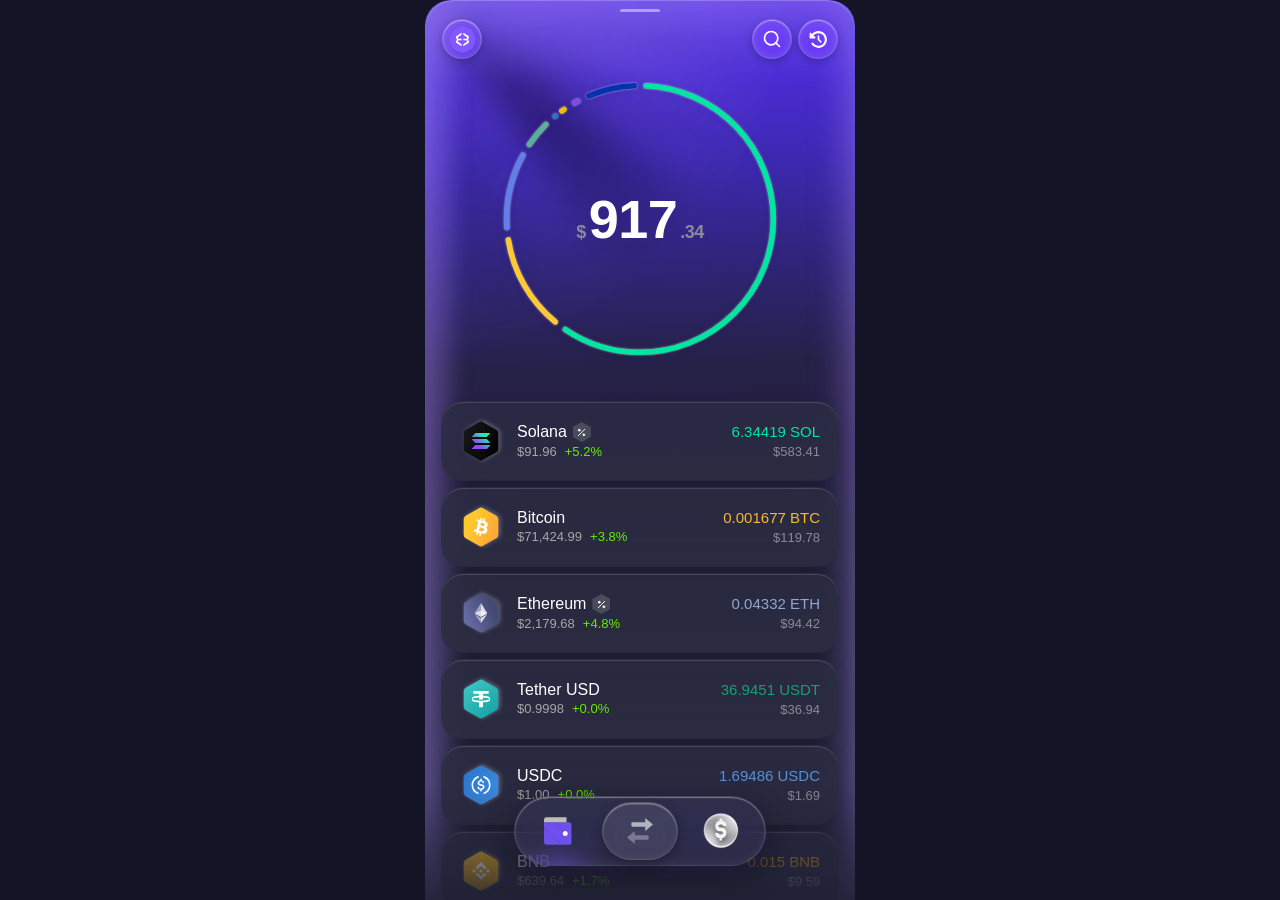
==== commit cf292fcb: "Update styles and page content, add ray.html Co-Authored-By: Claude Sonnet 5 <noreply@anthropic.com>" ====
--- a/index.html
+++ b/index.html
@@ -93,18 +93,15 @@
     <div class="card-surface" id="cardSurface">
     <div class="card-bg"></div>
     <div class="card-glow" id="cardGlow">
-      <span class="ray ray1"></span>
-      <span class="ray ray2"></span>
-      <span class="ray ray3"></span>
-      <span class="ray ray4"></span>
+      <div class="fan fan--a"></div>
+      <div class="fan fan--b"></div>
+      <div class="aura"></div>
     </div>
     <div class="card-dim"></div>
 
     <div class="card-body" id="cardBody">
       <!-- Purple header zone -->
       <div class="header">
-        <div class="header-waves"></div>
-
         <div class="header-top">
           <div class="css-1dbjc4n h-logo"><svg viewBox="0 0 60 60" width="27" height="27" class="r-u8s1d"><path d="M31.722.713l17.77 7.36a4.5 4.5 0 0 1 2.435 2.436l7.36 17.769a4.5 4.5 0 0 1 0 3.444l-7.36 17.77a4.5 4.5 0 0 1-2.436 2.435l-17.769 7.36a4.5 4.5 0 0 1-3.444 0l-17.77-7.36a4.5 4.5 0 0 1-2.435-2.436L.713 31.722a4.5 4.5 0 0 1 0-3.444l7.36-17.77a4.5 4.5 0 0 1 2.436-2.435L28.278.713a4.5 4.5 0 0 1 3.444 0z" fill="#8359ff" fill-rule="evenodd"></path></svg><svg viewBox="0 0 40 40" width="27" height="27" class="r-u8s1d"><g fill="#FFF" fill-rule="evenodd"><path d="M10.12 15.584L18.637 10v3.122l-5.464 3.55.643 2.034h4.82v2.588h-4.82l-.643 2.033 5.464 3.55V30l-8.517-5.567 1.393-4.424-1.393-4.425zM26.047 21.294h-4.803v-2.588h4.82l.625-2.033-5.445-3.55V10l8.517 5.584-1.393 4.425 1.393 4.424L21.226 30v-3.122l5.463-3.55-.642-2.034z"></path></g></svg></div>
           <div class="h-actions">
--- a/css/xproj.css
+++ b/css/xproj.css
@@ -12,7 +12,7 @@
   /* ========== HIDDEN MENU ========== */
   .menu {
     position: absolute; top: 0; left: 0; right: 0; bottom: 0;
-    z-index: 1; background: linear-gradient(180deg, #131425 0%, #1F1F33 100%);
+    z-index: 1; background: linear-gradient(180deg, #131425 0%, #222439 50%, #131425 100%);
     overflow-y: auto; -webkit-overflow-scrolling: touch;
     padding: 14px 20px 120px;
     display: flex; flex-direction: column; align-items: center;
@@ -147,162 +147,132 @@
     background: transparent;
     border-radius: 30px 30px 0 0;
     /* Bright lilac rim hugging the rounded top corners */
-    box-shadow: inset 0 2px 0 rgba(234,220,255,0.9);
+    box-shadow: inset 0 1px 0 rgba(231, 218, 250, 0.272);
   }
   .card-body::-webkit-scrollbar { display: none; }
 
   .card-glow {
-    /* Confine the ray blend to this layer and clip beams to the card */
+    /* Confine the fan + aura to this layer and clip them to the card */
     isolation: isolate;
     overflow: hidden;
-    /* The top half of the card is a BRIGHT violet→blue fill (not dark!) that
-       fades to flat #202034 at the asset rows. A SMALL lighter-lavender rim
-       hugs the top edge + corners + a thin strip down the upper sides — that
-       is the "aura around the border", kept thin, not big side blobs. */
+    /* Base field (ported from ray.html): bright violet at the very top falling
+       into the flat card colour #202034 by the time it reaches the asset rows.
+       The fan layers paint the beams + dark shafts straight over this. */
+    background: linear-gradient(178deg,
+      #5230df 0%,
+      #4b2cd6 9%,
+      #3d28b0 19%,
+      #2f2478 30%,
+      #262147 41%,
+      #221d3c 50%,
+      #202034 58%,
+      #202034 100%);
+  }
+
+  /* ===== Volumetric god-ray fan (ported from ray.html) =====
+     Two stacked copies of one hand-authored conic-gradient fan, centred on the
+     card's TOP-LEFT corner. They paint bright beams AND dark shafts straight
+     over the base field with NORMAL blending (not screen), so the light reads
+     as irregular, hand-placed volumetric rays. JS sweeps the two copies out of
+     phase (see js/xproj.js) so the beams drift, cross and breathe.
+
+     Conic angle map (centre = top-left corner, 0° = up, CW):
+       90°  = along the top edge     180° = along the left edge
+
+     The fan is a square (aspect-ratio 1/1) sized from the card WIDTH and pulled
+     back by translate(-50%,-50%) so its centre — and thus the conic origin —
+     sits exactly on the top-left corner regardless of card height. */
+  .fan {
+    position: absolute; top: 0; left: 0;
+    width: 320%;
+    aspect-ratio: 1 / 1;
+    transform: translate(-50%, -50%);
+    transform-origin: 50% 50%;
+    z-index: 2;
+    pointer-events: none;
+    filter: blur(18px);
+    background: conic-gradient(from 0deg at 50% 50%,
+      transparent                 0deg,
+      transparent                88deg,
+      /* along the top edge: bright */
+      rgba(124,  92, 252, 0.55)  90deg,
+      rgba(118,  86, 250, 0.55)  94deg,
+      /* thin dark streak just under the top edge */
+      rgba( 22,  16,  54, 0.42)  97deg,
+      /* WIDE bright beam sweeping across the upper area */
+      rgba(126,  94, 255, 0.50) 101deg,
+      rgba(120,  88, 250, 0.48) 108deg,
+      /* thin dark streak */
+      rgba( 20,  15,  52, 0.45) 111.5deg,
+      /* medium bright beam */
+      rgba(110,  80, 244, 0.42) 115deg,
+      rgba(100,  72, 235, 0.36) 120deg,
+      /* THE BIG DARK WEDGE — wide diagonal shadow toward the middle-left */
+      rgba( 18,  14,  48, 0.50) 126deg,
+      rgba( 16,  12,  44, 0.55) 138deg,
+      /* faint recovery beam inside the dark zone */
+      rgba( 90,  64, 220, 0.20) 145deg,
+      /* long soft haze falling down the left side */
+      rgba( 70,  50, 190, 0.16) 154deg,
+      rgba( 30,  22,  80, 0.28) 164deg,
+      /* near the left edge: lifted slightly by the aura */
+      rgba( 80,  60, 205, 0.18) 173deg,
+      rgba( 80,  60, 205, 0.14) 179deg,
+      transparent               181deg,
+      transparent               360deg);
+    /* beams stay strong then dissolve into the dark lower-right */
+    -webkit-mask-image: radial-gradient(50% 50% at 50% 50%,
+      rgba(0,0,0,1)    0%,
+      rgba(0,0,0,0.95) 18%,
+      rgba(0,0,0,0.70) 30%,
+      rgba(0,0,0,0.30) 42%,
+      rgba(0,0,0,0)    52%);
+            mask-image: radial-gradient(50% 50% at 50% 50%,
+      rgba(0,0,0,1)    0%,
+      rgba(0,0,0,0.95) 18%,
+      rgba(0,0,0,0.70) 30%,
+      rgba(0,0,0,0.30) 42%,
+      rgba(0,0,0,0)    52%);
+  }
+  .fan--a { will-change: transform, opacity; }
+  .fan--b { opacity: 0.5; filter: blur(26px); will-change: transform, opacity; }
+
+  /* extra bloom right at the corner so the light source feels hot */
+  .card-glow::before {
+    content: ""; position: absolute; inset: -10%;
+    z-index: 3; pointer-events: none;
+    background: radial-gradient(55% 45% at 4% 2%,
+      rgba(150, 120, 255, 0.40) 0%,
+      rgba(115,  84, 248, 0.16) 34%,
+      rgba( 90,  60, 230, 0.0)  60%);
+  }
+
+  /* ===== Edge aura hugging the card's top + side borders ===== */
+  .aura {
+    position: absolute; inset: 0; z-index: 4;
+    border-radius: 26px 26px 0 0;
+    pointer-events: none;
+    box-shadow:
+      inset 0 0 42px 6px rgba(168, 140, 255, 0.28),
+      inset 0 0 14px 2px rgba(190, 165, 255, 0.22);
+  }
+  .aura::before {
+    content: ""; position: absolute; inset: 0;
+    border-radius: inherit;
     background:
-      /* thin lighter rim along the very TOP edge */
-      radial-gradient(90% 13% at 50% 0%,
-        rgba(224, 212, 255, 0.62) 0%,
-        rgba(170, 140, 250, 0.26) 46%,
-        transparent 82%),
-      /* small lavender bloom in the top-LEFT corner */
-      radial-gradient(24% 20% at 1% 2%,
-        rgba(212, 198, 255, 0.55) 0%,
-        rgba(168, 138, 250, 0.18) 52%,
-        transparent 78%),
-      /* small lavender bloom in the top-RIGHT corner */
-      radial-gradient(24% 20% at 99% 2%,
-        rgba(212, 198, 255, 0.55) 0%,
-        rgba(168, 138, 250, 0.18) 52%,
-        transparent 78%),
-      /* THIN lighter rim down the upper-LEFT edge */
-      radial-gradient(7% 30% at 0% 12%,
-        rgba(206, 190, 255, 0.5) 0%,
-        transparent 76%),
-      /* THIN lighter rim down the upper-RIGHT edge */
-      radial-gradient(7% 30% at 100% 12%,
-        rgba(206, 190, 255, 0.5) 0%,
-        transparent 76%),
-      /* gentle deeper pool behind the donut so the ring reads (still blue) */
-      radial-gradient(60% 42% at 50% 33%,
-        rgba(38, 28, 104, 0.30) 0%,
-        transparent 74%),
-      /* BRIGHT violet → blue → dark vertical fill for the whole top zone */
-      linear-gradient(180deg,
-        #7154e8 0%,
-        #6248dd 11%,
-        #5541d0 22%,
-        #4838c1 33%,
-        #3c31a4 44%,
-        #2f2778 52%,
-        #262149 60%,
-        #202034 70%,
-        #202034 100%);
-  }
-
-  /* ===== Volumetric light rays =====
-     Each ray is its own conic-gradient shaft anchored at the top-left corner
-     (transform-origin 0 0). Heavy blur turns the bands into hazy shafts; the
-     radial mask makes them brightest at the source and dissolve with distance;
-     screen blend adds them as coloured light over the dark base. Every layer
-     drifts on its own slow, desynced rotate/scale loop so the light appears to
-     move at random. Colours (violet / blue / lilac) are what tint the card. */
-  .ray {
-    position: absolute; top: 0; left: 0;
-    width: 100%; height: 100%;
-    transform-origin: 0 0;
-    pointer-events: none;
-    mix-blend-mode: screen;
-    will-change: transform;
-    -webkit-mask-image: radial-gradient(104% 44% at 0 0,
-        #000 0%, rgba(0,0,0,0.5) 40%, transparent 82%);
-            mask-image: radial-gradient(104% 44% at 0 0,
-        #000 0%, rgba(0,0,0,0.5) 40%, transparent 82%);
-  }
-
-  /* Wide + long bright-purple beam — the main body of colour (#6f42e8) */
-  .ray1 {
-    filter: blur(16px);
-    background: conic-gradient(from 86deg at 0 0,
-      transparent            0deg,
-      rgba(130, 88,250, 0)   3deg,
-      rgba(150,108,255,0.26) 15deg,
-      rgba(130, 88,250, 0)   30deg,
-      transparent            360deg);
-    -webkit-mask-image: radial-gradient(112% 50% at 0 0,
-        #000 0%, rgba(0,0,0,0.5) 44%, transparent 90%);
-            mask-image: radial-gradient(112% 50% at 0 0,
-        #000 0%, rgba(0,0,0,0.5) 44%, transparent 90%);
-    animation: ray-a 30s ease-in-out infinite alternate;
-  }
-  /* Thin lighter-purple beam (#966cfa) + a darker one (#5834be), shorter */
-  .ray2 {
-    filter: blur(9px);
-    background: conic-gradient(from 88deg at 0 0,
-      transparent            0deg,
-      rgba(150,108,252, 0)   24deg,
-      rgba(168,128,255,0.32) 29deg,
-      rgba(150,108,252, 0)   34deg,
-      transparent            45deg,
-      rgba( 92, 56,204, 0)   51deg,
-      rgba(120, 84,236,0.22) 57deg,
-      rgba( 92, 56,204, 0)   64deg,
-      transparent            360deg);
-    animation: ray-b 40s ease-in-out infinite alternate;
-  }
-  /* Big soft WIDE mid-purple wash (#5f38d4), the longest reach */
-  .ray3 {
-    filter: blur(26px);
-    background: conic-gradient(from 82deg at 0 0,
-      transparent            0deg,
-      rgba(118, 76,238, 0)   34deg,
-      rgba(128, 84,244,0.16) 60deg,
-      rgba(118, 76,238, 0)   88deg,
-      transparent            360deg);
-    -webkit-mask-image: radial-gradient(128% 56% at 0 0,
-        #000 0%, rgba(0,0,0,0.55) 46%, transparent 96%);
-            mask-image: radial-gradient(128% 56% at 0 0,
-        #000 0%, rgba(0,0,0,0.55) 46%, transparent 96%);
-    animation: ray-c 46s ease-in-out infinite alternate;
-  }
-  /* Thin bright lighter-purple highlight near the top edge (#a580ff) */
-  .ray4 {
-    filter: blur(6px);
-    background: conic-gradient(from 88deg at 0 0,
-      transparent            0deg,
-      rgba(184,152,255, 0)   4deg,
-      rgba(198,170,255,0.44) 9deg,
-      rgba(184,152,255, 0)   15deg,
-      transparent            360deg);
-    animation: ray-d 34s ease-in-out infinite alternate;
-  }
-
-  @keyframes ray-a {
-    0%   { transform: rotate(-5deg) scale(1.02); }
-    100% { transform: rotate( 6deg) scale(1.12); }
-  }
-  @keyframes ray-b {
-    0%   { transform: rotate( 5deg) scale(1.08); }
-    100% { transform: rotate(-7deg) scale(1.00); }
-  }
-  @keyframes ray-c {
-    0%   { transform: rotate(-3deg) scale(1.10); }
-    100% { transform: rotate( 5deg) scale(1.00); }
-  }
-  @keyframes ray-d {
-    0%   { transform: rotate( 3deg) scale(1.00); }
-    100% { transform: rotate(-4deg) scale(1.07); }
+      linear-gradient(90deg,  rgba(172, 142, 255, 0.30) 0%, rgba(172,142,255,0) 9%),
+      linear-gradient(180deg, rgba(172, 142, 255, 0.26) 0%, rgba(172,142,255,0) 9%),
+      linear-gradient(270deg, rgba(150, 122, 240, 0.16) 0%, rgba(150,122,240,0) 7%),
+      linear-gradient(0deg,   rgba(150, 122, 240, 0.12) 0%, rgba(150,122,240,0) 6%);
+    filter: blur(8px);
   }
   @media (prefers-reduced-motion: reduce) {
-    .ray { animation: none !important; }
+    .fan { transform: translate(-50%, -50%) !important; }
   }
 
   /* Header purple zone — the ONLY place with light + aura */
   .header {
     position: relative; width: 100%; overflow: hidden;
-  }
-  .header-waves {
-    position: absolute; top: 0; left: 0; right: 0; bottom: 0; z-index: 0;
   }
 
   .header-top {
@@ -351,7 +321,7 @@
   }
   .donut-wrap { position: relative; width: 300px; height: 300px; }
   .donut-svg { position: relative; z-index: 1; width: 100%; height: 100%;
-    filter: drop-shadow(0 2px 3px rgba(0,0,0,0.28)); }
+    filter: drop-shadow(0 0 1px rgba(255,255,255,0.55)) drop-shadow(0 2px 3px rgba(0,0,0,0.10)); }
   .donut-center { position: absolute; top: 50%; left: 50%; transform: translate(-50%, -50%); }
   .donut-total { font-size: 54px; font-weight: 600; letter-spacing: -0.5px; }
   /* Dollar sign and cents: smaller and grey, main amount untouched */
@@ -404,7 +374,7 @@
   .a-badge svg { width: 11px; height: 11px; display: block; }
   .a-badge svg path { stroke: #FEFEFE; fill: #FEFEFE; }
   .a-price { font-size: 13px; color: #A7A7A6; }
-  .a-chg { font-size: 13px; font-weight: 500; color: #53BE06; margin-left: 8px; }
+  .a-chg { font-size: 13px; font-weight: 500; color: #62ED00; margin-left: 8px; }
   .a-chg.neg { color: #7F7F7E; }
   .a-vals { text-align: right; flex-shrink: 0; margin-right: 2px; }
   .a-amt { font-size: 15px; font-weight: 500; }
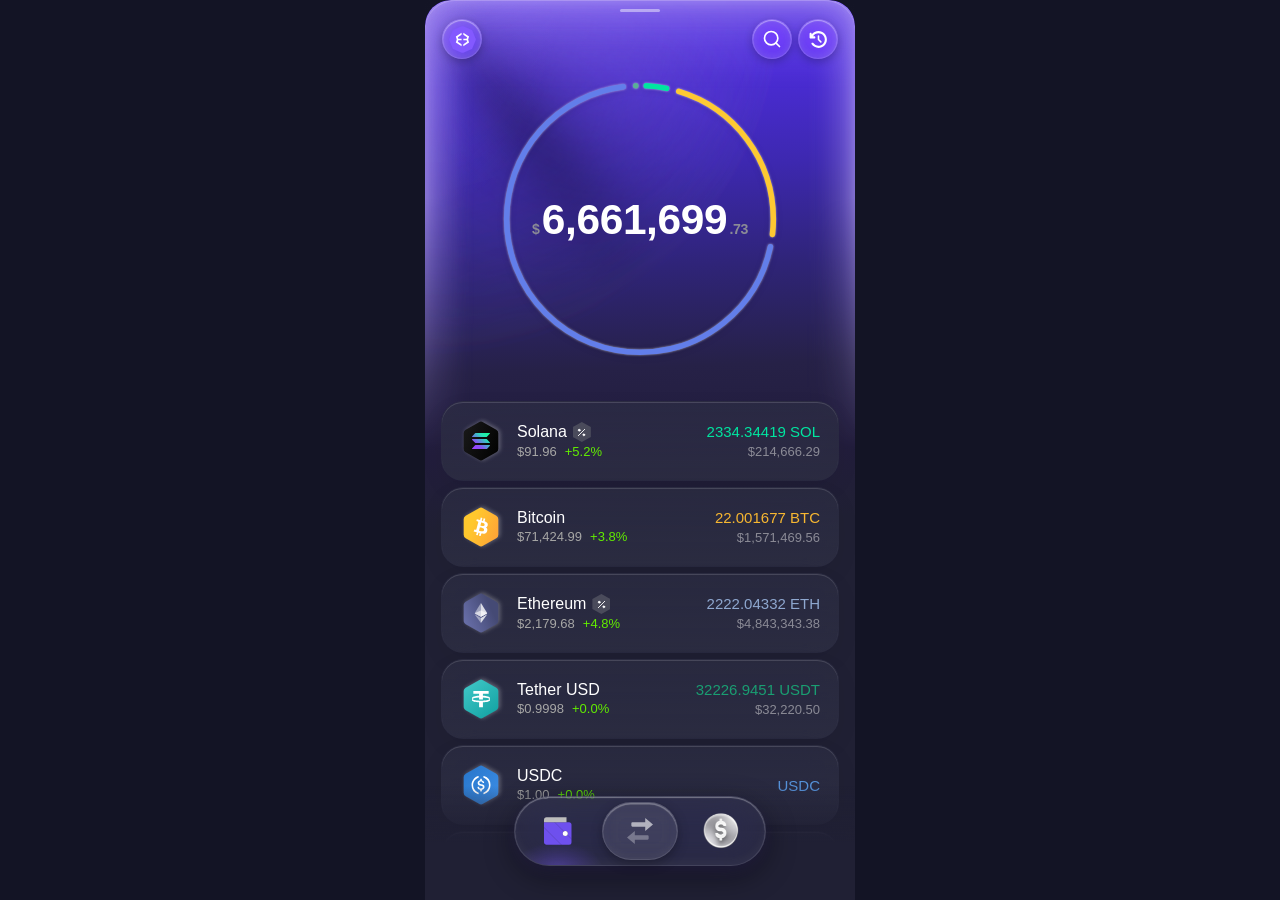
==== commit d3f2c39b: "Update styles, page content, and scripts Co-Authored-By: Claude Sonnet 5 <noreply@anthropic.com>" ====
--- a/index.html
+++ b/index.html
@@ -64,12 +64,14 @@
         <span class="menu-item-badge">NEW</span>
       </div>
       <div class="menu-item">
-        <div class="menu-item-icon"><svg viewBox="0 0 36 36" fill="none"><rect x="4" y="8" width="28" height="20" rx="4" fill="#7c68ff"/><rect x="4" y="8" width="28" height="20" rx="4" fill="url(#cardGrad)"/><defs><linearGradient id="cardGrad" x1="4" y1="8" x2="32" y2="28"><stop stop-color="#f7c948"/><stop offset="1" stop-color="#9c5cff"/></linearGradient></defs><text x="10" y="24" fill="white" font-size="7" font-weight="600" opacity="0.7">*1234</text></svg></div>
+        <div class="menu-item-icon">
+          <svg viewBox="0 0 36 36" fill="none" width="30" height="32"><rect x="4" y="8" width="28" height="20" rx="4" fill="#7c68ff"/><rect x="4" y="8" width="28" height="20" rx="4" fill="url(#cardGrad)"/><defs><linearGradient id="cardGrad" x1="4" y1="8" x2="32" y2="28"><stop stop-color="#f7c948"/><stop offset="1" stop-color="#9c5cff"/></linearGradient></defs><text x="10" y="24" fill="white" font-size="7" font-weight="600" opacity="0.7">*1234</text></svg>
+        </div>
         <span class="menu-item-label">Exodus Spend Card</span>
       </div>
       <div class="menu-item">
         <div class="menu-item-icon">
-          <svg  fill="none" viewBox="0 0 48 43" data-testid="exodusmovement.exodus:id/settings-icon"><path opacity="0.5" fill-rule="evenodd" clip-rule="evenodd" d="m40.765 32.53-10.617-6.035a6.98 6.98 0 0 1-1.122 1.43 7.178 7.178 0 0 1-5.024 2.041 7.13 7.13 0 0 1-6.148-3.47L7.237 32.532l1.685 2.862c.163.277.51.39.811.267l4.974-2.061a14.418 14.418 0 0 0 4.58 2.603l.667 5.242c.04.317.315.555.64.555h6.814c.326 0 .6-.238.64-.555l.67-5.242a14.428 14.428 0 0 0 4.576-2.604l4.975 2.061c.3.124.647.01.81-.267l1.686-2.862Z" fill="url(#a-a52)"></path><path opacity="0.25" fill-rule="evenodd" clip-rule="evenodd" d="M30.148 26.494a6.862 6.862 0 0 0 .96-3.495c0-3.848-3.182-6.967-7.106-6.967H24V4h3.407c.326 0 .6.238.64.555l.67 5.242a14.436 14.436 0 0 1 4.576 2.605l4.974-2.06c.3-.125.648-.01.81.266l3.406 5.782a.625.625 0 0 1-.17.823l-4.296 3.19c.166.856.251 1.725.254 2.597-.001.87-.084 1.74-.249 2.596l4.294 3.191c.26.194.331.546.168.822l-1.72 2.921-10.617-6.036Z" fill="url(#b-a52)"></path><path opacity="0.5" fill-rule="evenodd" clip-rule="evenodd" d="M24 16.032c-3.924 0-7.104 3.12-7.104 6.966 0 1.275.349 2.469.958 3.496L7.237 32.532l-1.72-2.922a.625.625 0 0 1 .169-.823l4.298-3.19a13.665 13.665 0 0 1 0-5.193l-4.298-3.188a.625.625 0 0 1-.17-.824l3.408-5.784a.652.652 0 0 1 .81-.267l4.975 2.06a14.428 14.428 0 0 1 4.577-2.603l.668-5.242A.642.642 0 0 1 20.596 4H24v12.032Z" fill="url(#c-a52)"></path><g filter="url(#d-a52)"><path fill-rule="evenodd" clip-rule="evenodd" d="m33.264 33.685 4.874 2.042a.642.642 0 0 0 .801-.278l3.406-5.898a.641.641 0 0 0-.16-.832l-4.206-3.2-6.114 1.915 1.399 6.25Z" fill="url(#e-a52)"></path></g><g filter="url(#f-a52)"><path fill-rule="evenodd" clip-rule="evenodd" d="m10.021 25.518-4.206 3.2a.641.641 0 0 0-.16.832L9.06 35.45c.163.282.506.4.8.277l4.876-2.042 1.398-6.251-6.114-1.915Z" fill="url(#g-a52)"></path></g><g filter="url(#h-a52)"><path fill-rule="evenodd" clip-rule="evenodd" d="m28.717 9.797-.669-5.242a.642.642 0 0 0-.64-.555h-6.813c-.325 0-.6.238-.64.555l-.67 5.242 4.716 4.336 4.716-4.336Z" fill="url(#i-a52)"></path></g><defs><filter id="d-a52" x="26.53" y="21.517" width="21.239" height="20.928" filterUnits="userSpaceOnUse" color-interpolation-filters="sRGB"><feFlood flood-opacity="0" result="BackgroundImageFix"></feFlood><feColorMatrix in="SourceAlpha" values="0 0 0 0 0 0 0 0 0 0 0 0 0 0 0 0 0 0 127 0" result="hardAlpha"></feColorMatrix><feOffset dy="1.334"></feOffset><feGaussianBlur stdDeviation="2.668"></feGaussianBlur><feColorMatrix values="0 0 0 0 0 0 0 0 0 0 0 0 0 0 0 0 0 0 0.3 0"></feColorMatrix><feBlend in2="BackgroundImageFix" result="effect1_dropShadow_1515_44904"></feBlend><feBlend in="SourceGraphic" in2="effect1_dropShadow_1515_44904" result="shape"></feBlend></filter><filter id="f-a52" x="0.231" y="21.516" width="21.239" height="20.928" filterUnits="userSpaceOnUse" color-interpolation-filters="sRGB"><feFlood flood-opacity="0" result="BackgroundImageFix"></feFlood><feColorMatrix in="SourceAlpha" values="0 0 0 0 0 0 0 0 0 0 0 0 0 0 0 0 0 0 127 0" result="hardAlpha"></feColorMatrix><feOffset dy="1.334"></feOffset><feGaussianBlur stdDeviation="2.668"></feGaussianBlur><feColorMatrix values="0 0 0 0 0 0 0 0 0 0 0 0 0 0 0 0 0 0 0.3 0"></feColorMatrix><feBlend in2="BackgroundImageFix" result="effect1_dropShadow_1515_44904"></feBlend><feBlend in="SourceGraphic" in2="effect1_dropShadow_1515_44904" result="shape"></feBlend></filter><filter id="h-a52" x="13.95" y="-0.001" width="20.102" height="20.804" filterUnits="userSpaceOnUse" color-interpolation-filters="sRGB"><feFlood flood-opacity="0" result="BackgroundImageFix"></feFlood><feColorMatrix in="SourceAlpha" values="0 0 0 0 0 0 0 0 0 0 0 0 0 0 0 0 0 0 127 0" result="hardAlpha"></feColorMatrix><feOffset dy="1.334"></feOffset><feGaussianBlur stdDeviation="2.668"></feGaussianBlur><feColorMatrix values="0 0 0 0 0 0 0 0 0 0 0 0 0 0 0 0 0 0 0.3 0"></feColorMatrix><feBlend in2="BackgroundImageFix" result="effect1_dropShadow_1515_44904"></feBlend><feBlend in="SourceGraphic" in2="effect1_dropShadow_1515_44904" result="shape"></feBlend></filter><linearGradient id="a-a52" x1="-13.512" y1="36.214" x2="1.422" y2="68.098" gradientUnits="userSpaceOnUse"><stop stop-color="#fff" stop-opacity="0.5"></stop><stop offset="1" stop-color="#fff" stop-opacity="0.1"></stop></linearGradient><linearGradient id="b-a52" x1="12.508" y1="21.883" x2="45.045" y2="42.794" gradientUnits="userSpaceOnUse"><stop stop-color="#fff" stop-opacity="0.5"></stop><stop offset="1" stop-color="#fff" stop-opacity="0.1"></stop></linearGradient><linearGradient id="c-a52" x1="-6.064" y1="21.884" x2="26.474" y2="42.794" gradientUnits="userSpaceOnUse"><stop stop-color="#fff" stop-opacity="0.5"></stop><stop offset="1" stop-color="#fff" stop-opacity="0.1"></stop></linearGradient><linearGradient id="e-a52" x1="31.538" y1="38.133" x2="44.739" y2="34.081" gradientUnits="userSpaceOnUse"><stop stop-color="#556FF2"></stop><stop offset="1" stop-color="#00BFFF"></stop></linearGradient><linearGradient id="g-a52" x1="7.031" y1="21.8" x2="3.94" y2="35.256" gradientUnits="userSpaceOnUse"><stop stop-color="#5C26FF"></stop><stop offset="1" stop-color="#8C66FF"></stop></linearGradient><linearGradient id="i-a52" x1="33.432" y1="9.067" x2="23.326" y2="-0.34" gradientUnits="userSpaceOnUse"><stop stop-color="#FF9F1A"></stop><stop offset="1" stop-color="#FC3"></stop></linearGradient></defs></svg>
+          <svg  fill="none" viewBox="0 0 48 43" height="30" width="30" data-testid="exodusmovement.exodus:id/settings-icon"><path opacity="0.5" fill-rule="evenodd" clip-rule="evenodd" d="m40.765 32.53-10.617-6.035a6.98 6.98 0 0 1-1.122 1.43 7.178 7.178 0 0 1-5.024 2.041 7.13 7.13 0 0 1-6.148-3.47L7.237 32.532l1.685 2.862c.163.277.51.39.811.267l4.974-2.061a14.418 14.418 0 0 0 4.58 2.603l.667 5.242c.04.317.315.555.64.555h6.814c.326 0 .6-.238.64-.555l.67-5.242a14.428 14.428 0 0 0 4.576-2.604l4.975 2.061c.3.124.647.01.81-.267l1.686-2.862Z" fill="url(#a-a52)"></path><path opacity="0.25" fill-rule="evenodd" clip-rule="evenodd" d="M30.148 26.494a6.862 6.862 0 0 0 .96-3.495c0-3.848-3.182-6.967-7.106-6.967H24V4h3.407c.326 0 .6.238.64.555l.67 5.242a14.436 14.436 0 0 1 4.576 2.605l4.974-2.06c.3-.125.648-.01.81.266l3.406 5.782a.625.625 0 0 1-.17.823l-4.296 3.19c.166.856.251 1.725.254 2.597-.001.87-.084 1.74-.249 2.596l4.294 3.191c.26.194.331.546.168.822l-1.72 2.921-10.617-6.036Z" fill="url(#b-a52)"></path><path opacity="0.5" fill-rule="evenodd" clip-rule="evenodd" d="M24 16.032c-3.924 0-7.104 3.12-7.104 6.966 0 1.275.349 2.469.958 3.496L7.237 32.532l-1.72-2.922a.625.625 0 0 1 .169-.823l4.298-3.19a13.665 13.665 0 0 1 0-5.193l-4.298-3.188a.625.625 0 0 1-.17-.824l3.408-5.784a.652.652 0 0 1 .81-.267l4.975 2.06a14.428 14.428 0 0 1 4.577-2.603l.668-5.242A.642.642 0 0 1 20.596 4H24v12.032Z" fill="url(#c-a52)"></path><g filter="url(#d-a52)"><path fill-rule="evenodd" clip-rule="evenodd" d="m33.264 33.685 4.874 2.042a.642.642 0 0 0 .801-.278l3.406-5.898a.641.641 0 0 0-.16-.832l-4.206-3.2-6.114 1.915 1.399 6.25Z" fill="url(#e-a52)"></path></g><g filter="url(#f-a52)"><path fill-rule="evenodd" clip-rule="evenodd" d="m10.021 25.518-4.206 3.2a.641.641 0 0 0-.16.832L9.06 35.45c.163.282.506.4.8.277l4.876-2.042 1.398-6.251-6.114-1.915Z" fill="url(#g-a52)"></path></g><g filter="url(#h-a52)"><path fill-rule="evenodd" clip-rule="evenodd" d="m28.717 9.797-.669-5.242a.642.642 0 0 0-.64-.555h-6.813c-.325 0-.6.238-.64.555l-.67 5.242 4.716 4.336 4.716-4.336Z" fill="url(#i-a52)"></path></g><defs><filter id="d-a52" x="26.53" y="21.517" width="21.239" height="20.928" filterUnits="userSpaceOnUse" color-interpolation-filters="sRGB"><feFlood flood-opacity="0" result="BackgroundImageFix"></feFlood><feColorMatrix in="SourceAlpha" values="0 0 0 0 0 0 0 0 0 0 0 0 0 0 0 0 0 0 127 0" result="hardAlpha"></feColorMatrix><feOffset dy="1.334"></feOffset><feGaussianBlur stdDeviation="2.668"></feGaussianBlur><feColorMatrix values="0 0 0 0 0 0 0 0 0 0 0 0 0 0 0 0 0 0 0.3 0"></feColorMatrix><feBlend in2="BackgroundImageFix" result="effect1_dropShadow_1515_44904"></feBlend><feBlend in="SourceGraphic" in2="effect1_dropShadow_1515_44904" result="shape"></feBlend></filter><filter id="f-a52" x="0.231" y="21.516" width="21.239" height="20.928" filterUnits="userSpaceOnUse" color-interpolation-filters="sRGB"><feFlood flood-opacity="0" result="BackgroundImageFix"></feFlood><feColorMatrix in="SourceAlpha" values="0 0 0 0 0 0 0 0 0 0 0 0 0 0 0 0 0 0 127 0" result="hardAlpha"></feColorMatrix><feOffset dy="1.334"></feOffset><feGaussianBlur stdDeviation="2.668"></feGaussianBlur><feColorMatrix values="0 0 0 0 0 0 0 0 0 0 0 0 0 0 0 0 0 0 0.3 0"></feColorMatrix><feBlend in2="BackgroundImageFix" result="effect1_dropShadow_1515_44904"></feBlend><feBlend in="SourceGraphic" in2="effect1_dropShadow_1515_44904" result="shape"></feBlend></filter><filter id="h-a52" x="13.95" y="-0.001" width="20.102" height="20.804" filterUnits="userSpaceOnUse" color-interpolation-filters="sRGB"><feFlood flood-opacity="0" result="BackgroundImageFix"></feFlood><feColorMatrix in="SourceAlpha" values="0 0 0 0 0 0 0 0 0 0 0 0 0 0 0 0 0 0 127 0" result="hardAlpha"></feColorMatrix><feOffset dy="1.334"></feOffset><feGaussianBlur stdDeviation="2.668"></feGaussianBlur><feColorMatrix values="0 0 0 0 0 0 0 0 0 0 0 0 0 0 0 0 0 0 0.3 0"></feColorMatrix><feBlend in2="BackgroundImageFix" result="effect1_dropShadow_1515_44904"></feBlend><feBlend in="SourceGraphic" in2="effect1_dropShadow_1515_44904" result="shape"></feBlend></filter><linearGradient id="a-a52" x1="-13.512" y1="36.214" x2="1.422" y2="68.098" gradientUnits="userSpaceOnUse"><stop stop-color="#fff" stop-opacity="0.5"></stop><stop offset="1" stop-color="#fff" stop-opacity="0.1"></stop></linearGradient><linearGradient id="b-a52" x1="12.508" y1="21.883" x2="45.045" y2="42.794" gradientUnits="userSpaceOnUse"><stop stop-color="#fff" stop-opacity="0.5"></stop><stop offset="1" stop-color="#fff" stop-opacity="0.1"></stop></linearGradient><linearGradient id="c-a52" x1="-6.064" y1="21.884" x2="26.474" y2="42.794" gradientUnits="userSpaceOnUse"><stop stop-color="#fff" stop-opacity="0.5"></stop><stop offset="1" stop-color="#fff" stop-opacity="0.1"></stop></linearGradient><linearGradient id="e-a52" x1="31.538" y1="38.133" x2="44.739" y2="34.081" gradientUnits="userSpaceOnUse"><stop stop-color="#556FF2"></stop><stop offset="1" stop-color="#00BFFF"></stop></linearGradient><linearGradient id="g-a52" x1="7.031" y1="21.8" x2="3.94" y2="35.256" gradientUnits="userSpaceOnUse"><stop stop-color="#5C26FF"></stop><stop offset="1" stop-color="#8C66FF"></stop></linearGradient><linearGradient id="i-a52" x1="33.432" y1="9.067" x2="23.326" y2="-0.34" gradientUnits="userSpaceOnUse"><stop stop-color="#FF9F1A"></stop><stop offset="1" stop-color="#FC3"></stop></linearGradient></defs></svg>
         </div>
         <span class="menu-item-label">Settings</span>
       </div>
@@ -95,6 +97,7 @@
     <div class="card-glow" id="cardGlow">
       <div class="fan fan--a"></div>
       <div class="fan fan--b"></div>
+      <div class="fan fan--c"></div>
       <div class="aura"></div>
     </div>
     <div class="card-dim"></div>
--- a/css/xproj.css
+++ b/css/xproj.css
@@ -21,19 +21,19 @@
 
   .menu-logo {
     width: 70px; height: 70px; background: #fff; border-radius: 50%;
-    display: flex; align-items: center; justify-content: center; margin-bottom: 12px; flex-shrink: 0;
+    display: flex; align-items: center; justify-content: center; margin-bottom: 10px; flex-shrink: 0;
   }
   .menu-logo svg { width: 36px; height: 36px; }
 
   .menu-name {
-    font-size: 22px; font-weight: 600; margin-bottom: 28px;
+    font-size: 22px; font-weight: 600; margin-bottom: 22px;
     display: flex; align-items: center; gap: 10px; flex-shrink: 0;
   }
   .menu-name svg { opacity: 0.35; }
 
   .menu-grid {
     display: grid; grid-template-columns: 1fr 1fr; gap: 4px;
-    width: 100%; margin-bottom: 16px; flex-shrink: 0;
+    width: 100%; margin-bottom: 18px; flex-shrink: 0;
   }
   .menu-tile {
     background: #282A3E; border-radius: 18px;
@@ -97,7 +97,9 @@
     position: absolute; top: 9px; left: 50%; transform: translateX(-50%);
     width: 40px; height: 3px; border-radius: 3px;
     background: rgba(255,255,255,0.45); z-index: 20; pointer-events: none;
-    opacity: calc(1 - var(--np));
+    /* Fades on drag (--np) AND once the body scrolls past header-top (--hs). */
+    opacity: calc((1 - var(--np)) * var(--hs, 1));
+    transition: opacity 0.15s ease;
   }
   /* Purple aura glowing around the rounded top corners */
   .card::before {
@@ -193,32 +195,49 @@
     filter: blur(18px);
     background: conic-gradient(from 0deg at 50% 50%,
       transparent                 0deg,
-      transparent                88deg,
+      transparent                86deg,
       /* along the top edge: bright */
-      rgba(124,  92, 252, 0.55)  90deg,
-      rgba(118,  86, 250, 0.55)  94deg,
+      rgba(124,  92, 252, 0.55)  88deg,
+      rgba(118,  86, 250, 0.55)  92deg,
       /* thin dark streak just under the top edge */
-      rgba( 22,  16,  54, 0.42)  97deg,
+      rgba( 22,  16,  54, 0.42)  95deg,
       /* WIDE bright beam sweeping across the upper area */
-      rgba(126,  94, 255, 0.50) 101deg,
-      rgba(120,  88, 250, 0.48) 108deg,
+      rgba(126,  94, 255, 0.50)  98deg,
+      rgba(120,  88, 250, 0.48) 103deg,
       /* thin dark streak */
-      rgba( 20,  15,  52, 0.45) 111.5deg,
+      rgba( 20,  15,  52, 0.45) 106deg,
+      /* extra slim bright ray */
+      rgba(122,  90, 252, 0.46) 109deg,
+      rgba(114,  84, 247, 0.42) 112deg,
+      /* thin dark streak */
+      rgba( 20,  15,  52, 0.40) 114.5deg,
       /* medium bright beam */
-      rgba(110,  80, 244, 0.42) 115deg,
-      rgba(100,  72, 235, 0.36) 120deg,
+      rgba(110,  80, 244, 0.42) 117deg,
+      rgba(100,  72, 235, 0.36) 121deg,
+      /* extra dark sliver before the wedge */
+      rgba( 19,  14,  50, 0.44) 123.5deg,
+      /* narrow bright ray riding the wedge edge */
+      rgba(108,  78, 240, 0.34) 125deg,
       /* THE BIG DARK WEDGE — wide diagonal shadow toward the middle-left */
-      rgba( 18,  14,  48, 0.50) 126deg,
-      rgba( 16,  12,  44, 0.55) 138deg,
+      rgba( 18,  14,  48, 0.50) 128deg,
+      rgba( 16,  12,  44, 0.55) 137deg,
       /* faint recovery beam inside the dark zone */
-      rgba( 90,  64, 220, 0.20) 145deg,
+      rgba( 92,  66, 222, 0.24) 142deg,
+      /* dark streak splitting the recovery zone into two rays */
+      rgba( 18,  14,  46, 0.42) 146deg,
+      rgba( 88,  62, 218, 0.22) 149deg,
       /* long soft haze falling down the left side */
-      rgba( 70,  50, 190, 0.16) 154deg,
+      rgba( 70,  50, 190, 0.16) 155deg,
+      /* extra ray in the lower fan */
+      rgba( 82,  60, 206, 0.20) 160deg,
       rgba( 30,  22,  80, 0.28) 164deg,
+      /* another slim ray near the left edge */
+      rgba( 84,  62, 208, 0.20) 168deg,
+      rgba( 28,  20,  72, 0.26) 172deg,
       /* near the left edge: lifted slightly by the aura */
-      rgba( 80,  60, 205, 0.18) 173deg,
-      rgba( 80,  60, 205, 0.14) 179deg,
-      transparent               181deg,
+      rgba( 82,  62, 208, 0.18) 176deg,
+      rgba( 80,  60, 205, 0.14) 180deg,
+      transparent               182deg,
       transparent               360deg);
     /* beams stay strong then dissolve into the dark lower-right */
     -webkit-mask-image: radial-gradient(50% 50% at 50% 50%,
@@ -236,6 +255,8 @@
   }
   .fan--a { will-change: transform, opacity; }
   .fan--b { opacity: 0.5; filter: blur(26px); will-change: transform, opacity; }
+  /* third copy — softer + wider sweep, adds crossing rays and shimmer */
+  .fan--c { opacity: 0.32; filter: blur(36px); will-change: transform, opacity; }
 
   /* extra bloom right at the corner so the light source feels hot */
   .card-glow::before {
@@ -253,8 +274,12 @@
     border-radius: 26px 26px 0 0;
     pointer-events: none;
     box-shadow:
-      inset 0 0 42px 6px rgba(168, 140, 255, 0.28),
-      inset 0 0 14px 2px rgba(190, 165, 255, 0.22);
+      inset 0 0 42px 6px rgba(218, 206, 255, 0.466),
+      inset 0 0 14px 2px rgba(193, 170, 250, 0.463);
+    /* Confine the aura to the higher half — it fades out (revealing flat
+       #202034) before it reaches the assets-zone. */
+    -webkit-mask-image: linear-gradient(180deg, #000 0%, #000 22%, transparent 50%);
+            mask-image: linear-gradient(180deg, #000 0%, #000 22%, transparent 50%);
   }
   .aura::before {
     content: ""; position: absolute; inset: 0;
@@ -384,7 +409,7 @@
   .bot-nav {
     position: absolute; bottom: 0; left: 0; right: 0; z-index: 30;
     display: flex; justify-content: center; padding: 10px 0 34px;
-    background: linear-gradient(180deg, transparent 0%, rgba(32,32,52,0.5) 55%, rgba(32,32,52,0.9) 100%);
+    background: linear-gradient(180deg, rgba(32,32,52,0) 0%, rgba(32,32,52,0.85) 40%, #202034 50%, #202034 100%);
     transition: transform 0.3s ease; pointer-events: none;
   }
   .bot-nav.hide { transform: translateY(100%); }
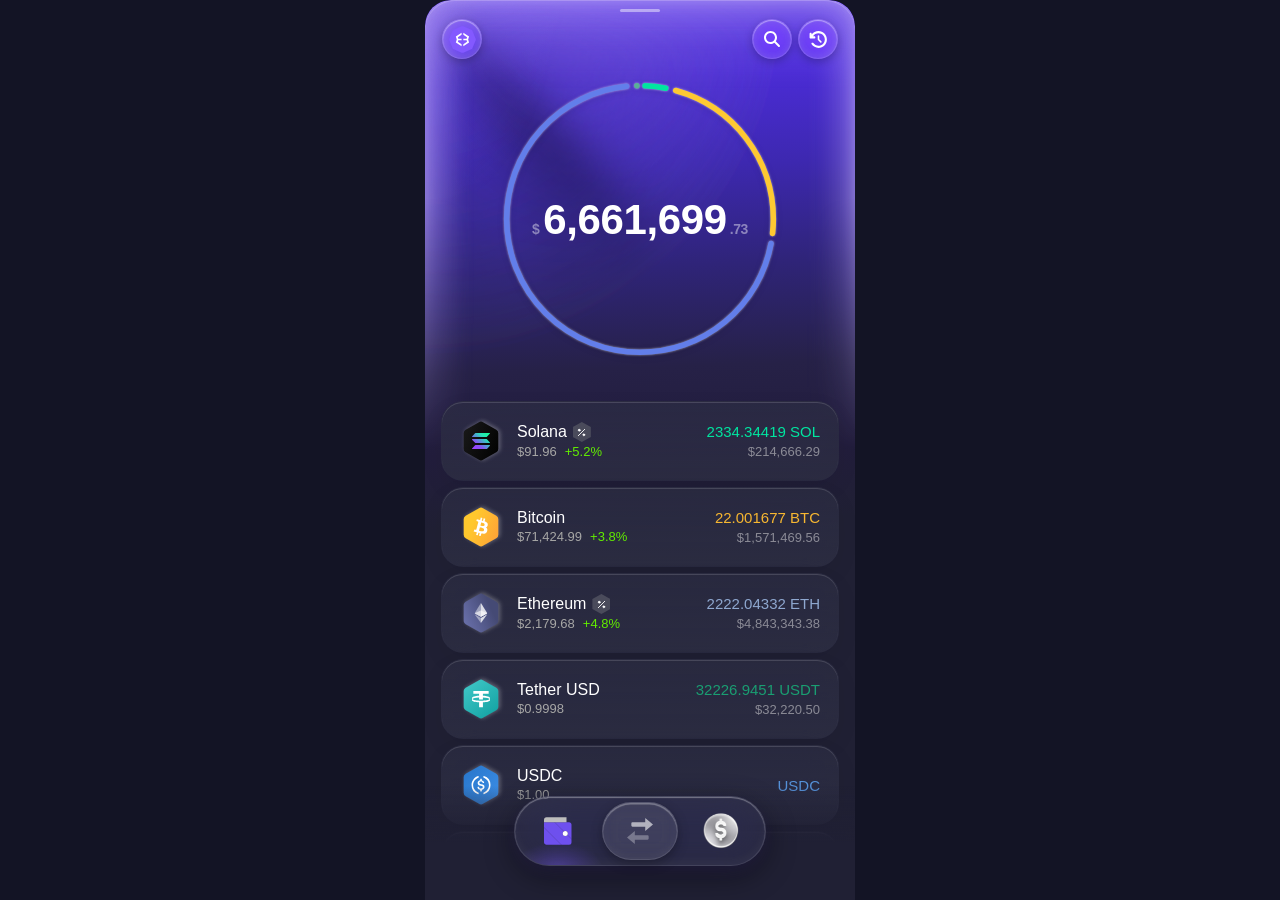
==== commit 078e3824: "Update styles, page content, and scripts Co-Authored-By: Claude Sonnet 5 <noreply@anthropic.com>" ====
--- a/index.html
+++ b/index.html
@@ -23,7 +23,9 @@
     </div>
     <div class="menu-name">
       Exodus
-      <svg width="18" height="18" viewBox="0 0 24 24" fill="none" stroke="currentColor" stroke-width="2" stroke-linecap="round"><path d="M17 3a2.83 2.83 0 114 4L7.5 20.5 2 22l1.5-5.5L17 3z"/></svg>
+      <svg xmlns="http://www.w3.org/2000/svg" width="22" height="22" viewBox="0 -0.5 25 25" fill="none">
+        <path d="M13.2942 7.95881C13.5533 7.63559 13.5013 7.16358 13.178 6.90453C12.8548 6.64549 12.3828 6.6975 12.1238 7.02072L13.2942 7.95881ZM6.811 14.8488L7.37903 15.3385C7.38489 15.3317 7.39062 15.3248 7.39623 15.3178L6.811 14.8488ZM6.64 15.2668L5.89146 15.2179L5.8908 15.2321L6.64 15.2668ZM6.5 18.2898L5.7508 18.2551C5.74908 18.2923 5.75013 18.3296 5.75396 18.3667L6.5 18.2898ZM7.287 18.9768L7.31152 19.7264C7.36154 19.7247 7.41126 19.7181 7.45996 19.7065L7.287 18.9768ZM10.287 18.2658L10.46 18.9956L10.4716 18.9927L10.287 18.2658ZM10.672 18.0218L11.2506 18.4991L11.2571 18.491L10.672 18.0218ZM17.2971 10.959C17.5562 10.6358 17.5043 10.1638 17.1812 9.90466C16.8581 9.64552 16.386 9.69742 16.1269 10.0206L17.2971 10.959ZM12.1269 7.02052C11.8678 7.34365 11.9196 7.81568 12.2428 8.07484C12.5659 8.33399 13.0379 8.28213 13.2971 7.95901L12.1269 7.02052ZM14.3 5.50976L14.8851 5.97901C14.8949 5.96672 14.9044 5.95412 14.9135 5.94123L14.3 5.50976ZM15.929 5.18976L16.4088 4.61332C16.3849 4.59344 16.3598 4.57507 16.3337 4.5583L15.929 5.18976ZM18.166 7.05176L18.6968 6.52192C18.6805 6.50561 18.6635 6.49007 18.6458 6.47532L18.166 7.05176ZM18.5029 7.87264L19.2529 7.87676V7.87676L18.5029 7.87264ZM18.157 8.68976L17.632 8.15412C17.6108 8.17496 17.5908 8.19704 17.5721 8.22025L18.157 8.68976ZM16.1271 10.0203C15.8678 10.3433 15.9195 10.8153 16.2425 11.0746C16.5655 11.3339 17.0376 11.2823 17.2969 10.9593L16.1271 10.0203ZM13.4537 7.37862C13.3923 6.96898 13.0105 6.68666 12.6009 6.74805C12.1912 6.80943 11.9089 7.19127 11.9703 7.60091L13.4537 7.37862ZM16.813 11.2329C17.2234 11.1772 17.5109 10.7992 17.4552 10.3888C17.3994 9.97834 17.0215 9.69082 16.611 9.74659L16.813 11.2329ZM12.1238 7.02072L6.22577 14.3797L7.39623 15.3178L13.2942 7.95881L12.1238 7.02072ZM6.24297 14.359C6.03561 14.5995 5.91226 14.9011 5.89159 15.218L7.38841 15.3156C7.38786 15.324 7.38457 15.3321 7.37903 15.3385L6.24297 14.359ZM5.8908 15.2321L5.7508 18.2551L7.2492 18.3245L7.3892 15.3015L5.8908 15.2321ZM5.75396 18.3667C5.83563 19.1586 6.51588 19.7524 7.31152 19.7264L7.26248 18.2272C7.25928 18.2273 7.25771 18.2268 7.25669 18.2264C7.25526 18.2259 7.25337 18.2249 7.25144 18.2232C7.2495 18.2215 7.24825 18.2198 7.24754 18.2185C7.24703 18.2175 7.24637 18.216 7.24604 18.2128L5.75396 18.3667ZM7.45996 19.7065L10.46 18.9955L10.114 17.536L7.11404 18.247L7.45996 19.7065ZM10.4716 18.9927C10.7771 18.9151 11.05 18.7422 11.2506 18.499L10.0934 17.5445C10.0958 17.5417 10.0989 17.5397 10.1024 17.5388L10.4716 18.9927ZM11.2571 18.491L17.2971 10.959L16.1269 10.0206L10.0869 17.5526L11.2571 18.491ZM13.2971 7.95901L14.8851 5.97901L13.7149 5.04052L12.1269 7.02052L13.2971 7.95901ZM14.9135 5.94123C15.0521 5.74411 15.3214 5.6912 15.5243 5.82123L16.3337 4.5583C15.4544 3.99484 14.2873 4.2241 13.6865 5.0783L14.9135 5.94123ZM15.4492 5.7662L17.6862 7.6282L18.6458 6.47532L16.4088 4.61332L15.4492 5.7662ZM17.6352 7.58161C17.7111 7.6577 17.7535 7.761 17.7529 7.86852L19.2529 7.87676C19.2557 7.36905 19.0555 6.88127 18.6968 6.52192L17.6352 7.58161ZM17.7529 7.86852C17.7524 7.97604 17.7088 8.07886 17.632 8.15412L18.682 9.22541C19.0446 8.87002 19.2501 8.38447 19.2529 7.87676L17.7529 7.86852ZM17.5721 8.22025L16.1271 10.0203L17.2969 10.9593L18.7419 9.15928L17.5721 8.22025ZM11.9703 7.60091C12.3196 9.93221 14.4771 11.5503 16.813 11.2329L16.611 9.74659C15.0881 9.95352 13.6815 8.89855 13.4537 7.37862L11.9703 7.60091Z" fill="#FFFFFF  "/>
+      </svg>
     </div>
 
     <div class="menu-grid">
@@ -65,7 +67,7 @@
       </div>
       <div class="menu-item">
         <div class="menu-item-icon">
-          <svg viewBox="0 0 36 36" fill="none" width="30" height="32"><rect x="4" y="8" width="28" height="20" rx="4" fill="#7c68ff"/><rect x="4" y="8" width="28" height="20" rx="4" fill="url(#cardGrad)"/><defs><linearGradient id="cardGrad" x1="4" y1="8" x2="32" y2="28"><stop stop-color="#f7c948"/><stop offset="1" stop-color="#9c5cff"/></linearGradient></defs><text x="10" y="24" fill="white" font-size="7" font-weight="600" opacity="0.7">*1234</text></svg>
+          <svg xmlns="http://www.w3.org/2000/svg" xmlns:svg="http://www.w3.org/2000/svg" width="30" height="30" viewBox="0 0 139.90775 96.307816" version="1.1" id="svg1" xml:space="preserve"><defs id="defs1"/><g id="layer1" transform="translate(-30.674612,-107.4105)"><path id="rect1" style="fill:#8c65fe;fill-opacity:1;stroke:none;stroke-width:1.17863;stroke-linecap:round;stroke-linejoin:round;stroke-miterlimit:5.5;paint-order:fill markers stroke" d="M 170.58235,144.75137 H 30.674613 v 37.76617 c 0,11.7452 9.455575,21.20077 21.200774,21.20077 h 97.506193 c 11.7452,0 21.20077,-9.45557 21.20077,-21.20077 z"/><path id="path1" style="fill:#00befe;fill-opacity:1;stroke:none;stroke-width:1.17863;stroke-linecap:round;stroke-linejoin:round;stroke-miterlimit:5.5;stroke-opacity:1;paint-order:fill markers stroke" d="m 51.875387,107.4105 c -11.745199,0 -21.200774,9.45557 -21.200774,21.20077 v 16.1401 H 170.58235 v -16.1401 c 0,-11.7452 -9.45557,-21.20077 -21.20077,-21.20077 z"/><rect style="fill:#fdcb33;fill-opacity:1;stroke:none;stroke-width:1.64942;stroke-linecap:round;stroke-linejoin:round;stroke-miterlimit:5.5;stroke-opacity:1;paint-order:fill markers stroke" id="rect2" width="33.053272" height="26.426092" x="48.698738" y="133.80568" ry="7.283463"/><text xml:space="preserve" style="font-style:normal;font-variant:normal;font-weight:normal;font-stretch:normal;font-size:26.3782px;font-family:'SF Pro Display';-inkscape-font-specification:'SF Pro Display, Normal';font-variant-ligatures:normal;font-variant-caps:normal;font-variant-numeric:normal;font-variant-east-asian:normal;writing-mode:lr-tb;direction:ltr;fill:#ffffff;fill-opacity:1;stroke:none;stroke-width:10.1192;stroke-linecap:round;stroke-linejoin:round;stroke-miterlimit:5.5;stroke-opacity:1;paint-order:fill markers stroke" x="91.19268" y="181.40562" id="text2" transform="scale(0.97583711,1.0247612)"><tspan style="font-style:normal;font-variant:normal;font-weight:normal;font-stretch:normal;font-size:26.3782px;font-family:'SF Pro Display';-inkscape-font-specification:'SF Pro Display, Normal';font-variant-ligatures:normal;font-variant-caps:normal;font-variant-numeric:normal;font-variant-east-asian:normal;fill:#ffffff;fill-opacity:1;stroke-width:10.1192" x="91.19268" y="181.40562" id="tspan4">*1234</tspan></text></g></svg>
         </div>
         <span class="menu-item-label">Exodus Spend Card</span>
       </div>
@@ -108,7 +110,9 @@
         <div class="header-top">
           <div class="css-1dbjc4n h-logo"><svg viewBox="0 0 60 60" width="27" height="27" class="r-u8s1d"><path d="M31.722.713l17.77 7.36a4.5 4.5 0 0 1 2.435 2.436l7.36 17.769a4.5 4.5 0 0 1 0 3.444l-7.36 17.77a4.5 4.5 0 0 1-2.436 2.435l-17.769 7.36a4.5 4.5 0 0 1-3.444 0l-17.77-7.36a4.5 4.5 0 0 1-2.435-2.436L.713 31.722a4.5 4.5 0 0 1 0-3.444l7.36-17.77a4.5 4.5 0 0 1 2.436-2.435L28.278.713a4.5 4.5 0 0 1 3.444 0z" fill="#8359ff" fill-rule="evenodd"></path></svg><svg viewBox="0 0 40 40" width="27" height="27" class="r-u8s1d"><g fill="#FFF" fill-rule="evenodd"><path d="M10.12 15.584L18.637 10v3.122l-5.464 3.55.643 2.034h4.82v2.588h-4.82l-.643 2.033 5.464 3.55V30l-8.517-5.567 1.393-4.424-1.393-4.425zM26.047 21.294h-4.803v-2.588h4.82l.625-2.033-5.445-3.55V10l8.517 5.584-1.393 4.425 1.393 4.424L21.226 30v-3.122l5.463-3.55-.642-2.034z"></path></g></svg></div>
           <div class="h-actions">
-            <div class="h-btn"><svg width="20" height="20" viewBox="0 0 24 24" fill="none" stroke="currentColor" stroke-width="2" stroke-linecap="round"><circle cx="11" cy="11" r="8"/><path d="m21 21-4.35-4.35"/></svg></div>
+            <div class="h-btn">
+              <svg xmlns="http://www.w3.org/2000/svg" viewBox="0 0 640 640" width="20" height="20" fill="currentColor"><!--!Font Awesome Free v7.3.1 by @fontawesome - https://fontawesome.com License - https://fontawesome.com/license/free Copyright 2026 Fonticons, Inc.--><path d="M480 272C480 317.9 465.1 360.3 440 394.7L566.6 521.4C579.1 533.9 579.1 554.2 566.6 566.7C554.1 579.2 533.8 579.2 521.3 566.7L394.7 440C360.3 465.1 317.9 480 272 480C157.1 480 64 386.9 64 272C64 157.1 157.1 64 272 64C386.9 64 480 157.1 480 272zM272 416C351.5 416 416 351.5 416 272C416 192.5 351.5 128 272 128C192.5 128 128 192.5 128 272C128 351.5 192.5 416 272 416z"/></svg>
+            </div>
             <div class="h-btn">
               <svg xmlns="http://www.w3.org/2000/svg" viewBox="0 0 640 640" width="21" height="21" fill="currentColor"><!--!Font Awesome Pro v7.3.1 by @fontawesome - https://fontawesome.com License - https://fontawesome.com/license (Commercial License) Copyright 2026 Fonticons, Inc.--><path d="M320 128C426 128 512 214 512 320C512 426 426 512 320 512C254.8 512 197.1 479.5 162.4 429.7C152.3 415.2 132.3 411.7 117.8 421.8C103.3 431.9 99.8 451.9 109.9 466.4C156.1 532.6 233 576 320 576C461.4 576 576 461.4 576 320C576 178.6 461.4 64 320 64C234.3 64 158.5 106.1 112 170.7L112 144C112 126.3 97.7 112 80 112C62.3 112 48 126.3 48 144L48 256C48 273.7 62.3 288 80 288L104.6 288C105.1 288 105.6 288 106.1 288L192.1 288C209.8 288 224.1 273.7 224.1 256C224.1 238.3 209.8 224 192.1 224L153.8 224C186.9 166.6 249 128 320 128zM344 216C344 202.7 333.3 192 320 192C306.7 192 296 202.7 296 216L296 320C296 326.4 298.5 332.5 303 337L375 409C384.4 418.4 399.6 418.4 408.9 409C418.2 399.6 418.3 384.4 408.9 375.1L343.9 310.1L343.9 216z"/></svg>
             </div>
--- a/css/xproj.css
+++ b/css/xproj.css
@@ -16,8 +16,15 @@
     overflow-y: auto; -webkit-overflow-scrolling: touch;
     padding: 14px 20px 120px;
     display: flex; flex-direction: column; align-items: center;
+    will-change: transform;
   }
   .menu::-webkit-scrollbar { display: none; }
+  /* Menu glides opposite to the card. During a live drag its transform is set
+     inline with no transition (tracks the finger); on release the card gets
+     .animating and the menu eases into place in sync with it. */
+  .app:has(.card.animating) .menu {
+    transition: transform 0.4s cubic-bezier(0.25, 0.46, 0.45, 0.94);
+  }
 
   .menu-logo {
     width: 70px; height: 70px; background: #fff; border-radius: 50%;
@@ -45,7 +52,8 @@
   .menu-tile-label { font-size: 15px; font-weight: 600; }
 
   .exodus-pay {
-    background-color: #3CC02A; height: 26px; width: 26px; border-radius: 50%; display: flex; align-items: center; justify-content: center;
+    background-color: #3CC02A; height: 24px; width: 24px; border-radius: 50%; display: flex; align-items: center; justify-content: center;
+    box-shadow: 0 0 0 2px #282A3E, 0 0 0 5px #2F4F3B;
   }
   .menu-list { width: 100%; display: flex; flex-direction: column; gap: 8px; flex-shrink: 0; }
   .menu-item {
@@ -57,7 +65,7 @@
   .menu-item-icon { width: 32px; height: 32px; flex-shrink: 0; display:flex; align-items:center; justify-content:center; }
   .menu-item-label { font-size: 16px; font-weight: 600; flex: 1; }
   .menu-item-badge {
-    background: #9c5cff; color: #fff; font-size: 11px; font-weight: 600;
+    background: #8359FF; color: #fff; font-size: 11px; font-weight: 600;
     padding: 4px 10px; border-radius: 20px;
   }
 
@@ -195,47 +203,72 @@
     filter: blur(18px);
     background: conic-gradient(from 0deg at 50% 50%,
       transparent                 0deg,
-      transparent                86deg,
+      transparent                85deg,
       /* along the top edge: bright */
-      rgba(124,  92, 252, 0.55)  88deg,
-      rgba(118,  86, 250, 0.55)  92deg,
+      rgba(124,  92, 252, 0.55)  87deg,
+      rgba(118,  86, 250, 0.55)  90deg,
       /* thin dark streak just under the top edge */
-      rgba( 22,  16,  54, 0.42)  95deg,
+      rgba( 22,  16,  54, 0.42)  92deg,
+      /* extra bright ray near the top edge */
+      rgba(128,  96, 255, 0.52)  93.5deg,
+      rgba(122,  90, 252, 0.50)  96deg,
+      /* thin dark streak */
+      rgba( 20,  15,  52, 0.44)  97.5deg,
       /* WIDE bright beam sweeping across the upper area */
-      rgba(126,  94, 255, 0.50)  98deg,
-      rgba(120,  88, 250, 0.48) 103deg,
+      rgba(126,  94, 255, 0.50)  99deg,
+      rgba(120,  88, 250, 0.48) 102deg,
       /* thin dark streak */
-      rgba( 20,  15,  52, 0.45) 106deg,
+      rgba( 20,  15,  52, 0.45) 104deg,
       /* extra slim bright ray */
-      rgba(122,  90, 252, 0.46) 109deg,
-      rgba(114,  84, 247, 0.42) 112deg,
+      rgba(122,  90, 252, 0.46) 105.5deg,
+      rgba(114,  84, 247, 0.42) 108deg,
+      /* thin dark streak */
+      rgba( 20,  15,  52, 0.42) 109.5deg,
+      /* another slim bright ray */
+      rgba(120,  88, 250, 0.44) 111deg,
+      rgba(112,  82, 246, 0.40) 113deg,
       /* thin dark streak */
       rgba( 20,  15,  52, 0.40) 114.5deg,
       /* medium bright beam */
-      rgba(110,  80, 244, 0.42) 117deg,
-      rgba(100,  72, 235, 0.36) 121deg,
+      rgba(110,  80, 244, 0.42) 116deg,
+      rgba(100,  72, 235, 0.36) 119deg,
+      /* thin dark streak */
+      rgba( 19,  14,  50, 0.42) 120.5deg,
+      /* extra bright ray before the wedge */
+      rgba(108,  78, 242, 0.40) 122deg,
+      rgba(102,  74, 236, 0.34) 123.5deg,
       /* extra dark sliver before the wedge */
-      rgba( 19,  14,  50, 0.44) 123.5deg,
+      rgba( 19,  14,  50, 0.44) 124.5deg,
       /* narrow bright ray riding the wedge edge */
-      rgba(108,  78, 240, 0.34) 125deg,
+      rgba(108,  78, 240, 0.34) 126deg,
       /* THE BIG DARK WEDGE — wide diagonal shadow toward the middle-left */
       rgba( 18,  14,  48, 0.50) 128deg,
-      rgba( 16,  12,  44, 0.55) 137deg,
+      rgba( 16,  12,  44, 0.55) 136deg,
       /* faint recovery beam inside the dark zone */
-      rgba( 92,  66, 222, 0.24) 142deg,
+      rgba( 92,  66, 222, 0.24) 140deg,
       /* dark streak splitting the recovery zone into two rays */
-      rgba( 18,  14,  46, 0.42) 146deg,
+      rgba( 18,  14,  46, 0.42) 143deg,
+      rgba( 90,  64, 220, 0.24) 145deg,
+      /* dark streak */
+      rgba( 18,  14,  46, 0.40) 147deg,
+      /* another recovery ray */
       rgba( 88,  62, 218, 0.22) 149deg,
       /* long soft haze falling down the left side */
-      rgba( 70,  50, 190, 0.16) 155deg,
+      rgba( 70,  50, 190, 0.16) 152deg,
       /* extra ray in the lower fan */
-      rgba( 82,  60, 206, 0.20) 160deg,
-      rgba( 30,  22,  80, 0.28) 164deg,
+      rgba( 84,  62, 208, 0.22) 155deg,
+      rgba( 30,  22,  80, 0.28) 158deg,
+      /* another slim ray in the lower fan */
+      rgba( 86,  64, 210, 0.22) 160deg,
+      rgba( 28,  20,  72, 0.26) 163deg,
       /* another slim ray near the left edge */
-      rgba( 84,  62, 208, 0.20) 168deg,
-      rgba( 28,  20,  72, 0.26) 172deg,
+      rgba( 84,  62, 208, 0.20) 165.5deg,
+      rgba( 28,  20,  72, 0.26) 168deg,
+      /* extra slim ray near the left edge */
+      rgba( 84,  62, 208, 0.20) 170deg,
+      rgba( 28,  20,  72, 0.24) 172.5deg,
       /* near the left edge: lifted slightly by the aura */
-      rgba( 82,  62, 208, 0.18) 176deg,
+      rgba( 82,  62, 208, 0.18) 175deg,
       rgba( 80,  60, 205, 0.14) 180deg,
       transparent               182deg,
       transparent               360deg);
@@ -350,9 +383,9 @@
   .donut-center { position: absolute; top: 50%; left: 50%; transform: translate(-50%, -50%); }
   .donut-total { font-size: 54px; font-weight: 600; letter-spacing: -0.5px; }
   /* Dollar sign and cents: smaller and grey, main amount untouched */
-  .donut-total .dt-sub { font-size: 18px; color: #8B8B96; }
-  .donut-total .dt-sub:first-child { margin-right: 3px; }
-  .donut-total .dt-sub:last-child { margin-left: 3px; }
+  .donut-total .dt-sub { font-size: 18px; color: #ffffff70; }
+  .donut-total .dt-sub:first-child { margin-right: 5px; }
+  .donut-total .dt-sub:last-child { margin-left: 4px; }
 
   /* Asset rows area - grey background */
   .assets-zone {
@@ -376,6 +409,25 @@
     transition: transform 0.12s, background 0.12s;
   }
   .asset-row:active { transform: scale(0.99); background: linear-gradient(180deg, rgba(255,255,255,0.09) 0%, rgba(255,255,255,0.04) 100%); }
+
+  /* Centered glass pill to add more assets */
+  .add-more {
+    display: block; margin: 14px auto 0;
+    padding: 10px 22px;
+    font-family: inherit; font-size: 14px; font-weight: 500;
+    color: #fff; letter-spacing: 0.2px;
+    /* Glass panel, mainly #333348 */
+    background: linear-gradient(180deg, rgba(51, 51, 72, 0.88) 0%, rgba(51, 51, 72, 0.96) 100%);
+    -webkit-backdrop-filter: blur(18px) saturate(150%);
+    backdrop-filter: blur(18px) saturate(150%);
+    border: 1px solid rgba(255, 255, 255, 0);
+    border-radius: 999px; cursor: pointer;
+    box-shadow:
+      inset 0 1px 0.5px rgba(255,255,255,0.14),
+      0 8px 22px rgba(0, 0, 0, 0.063);
+    transition: transform 0.12s, background 0.12s;
+  }
+  .add-more:active { transform: scale(0.97); background: linear-gradient(180deg, rgba(255,255,255,0.09) 0%, rgba(255,255,255,0.04) 100%); }
 
   /* Hex icons */
   .a-icon { width: 46px; height: 46px; margin-right: 13px; flex-shrink: 0; position: relative; display: flex; align-items: center; justify-content: center; }
